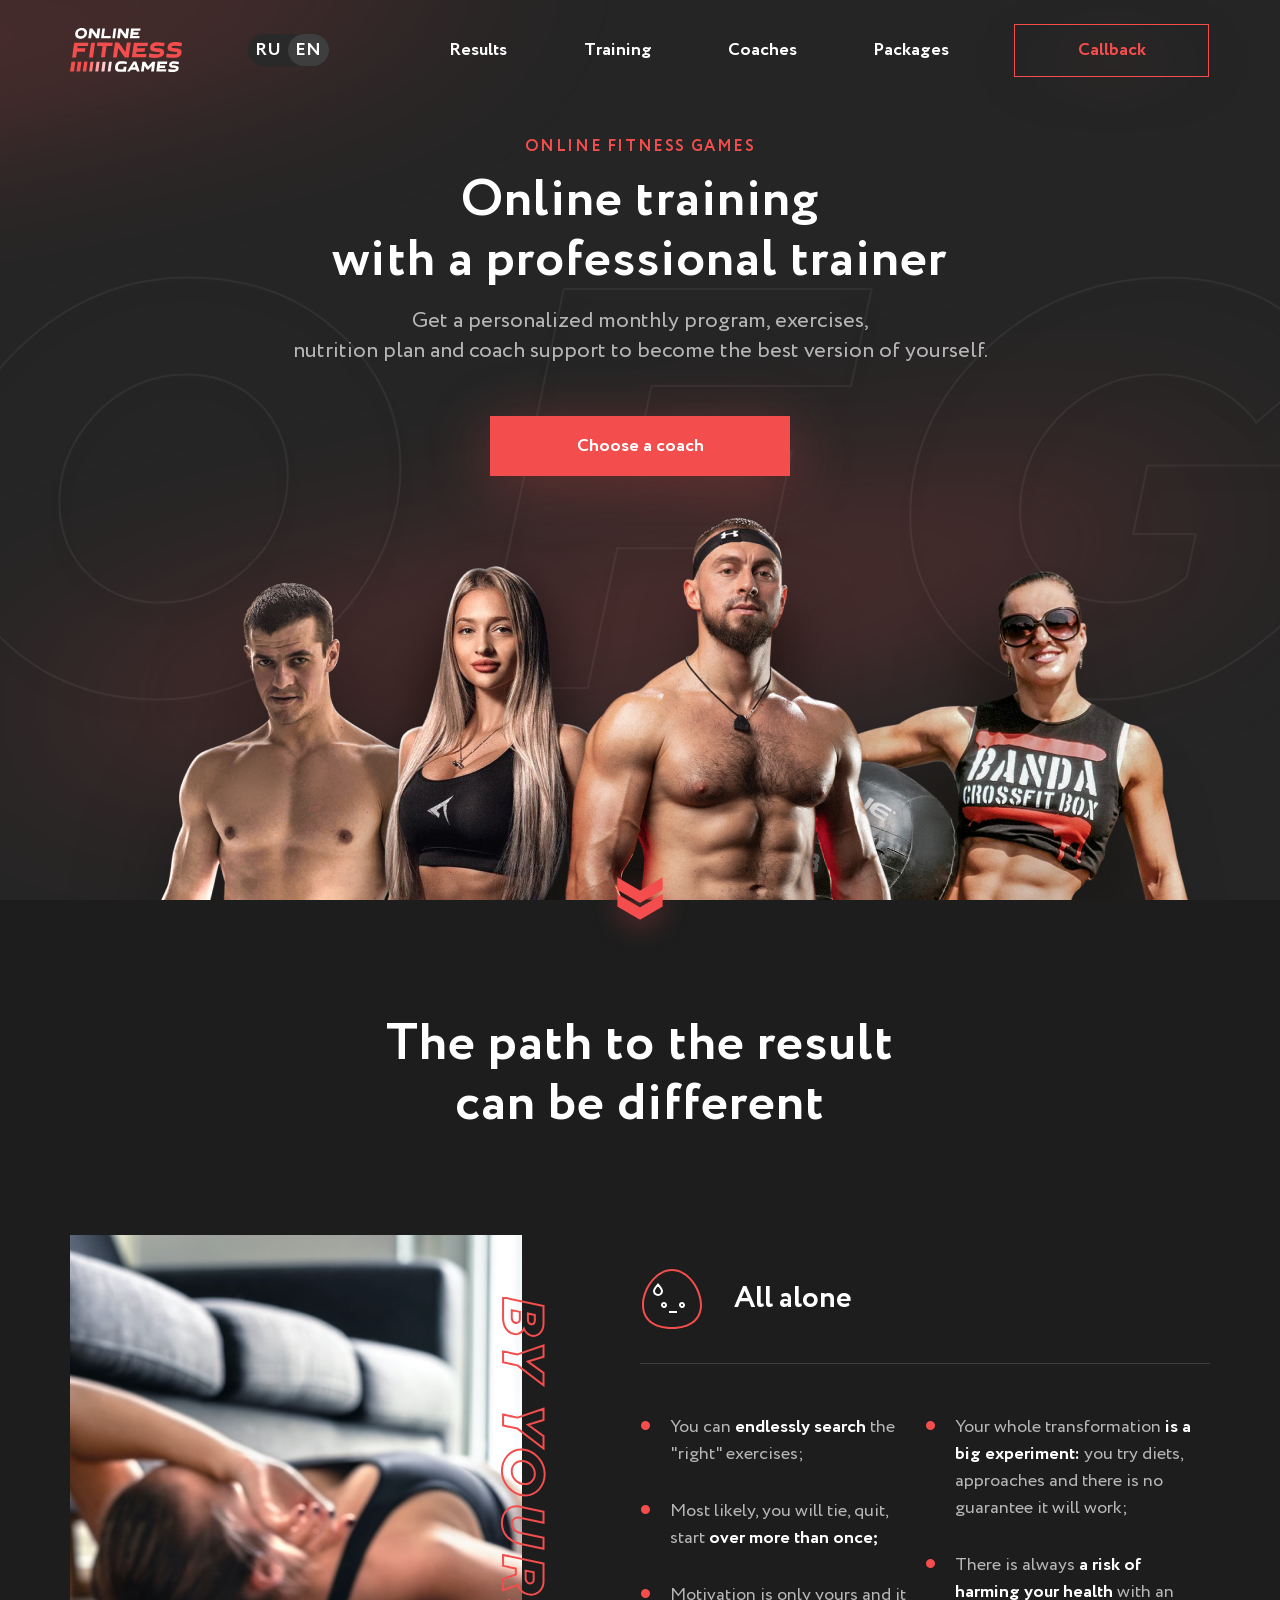
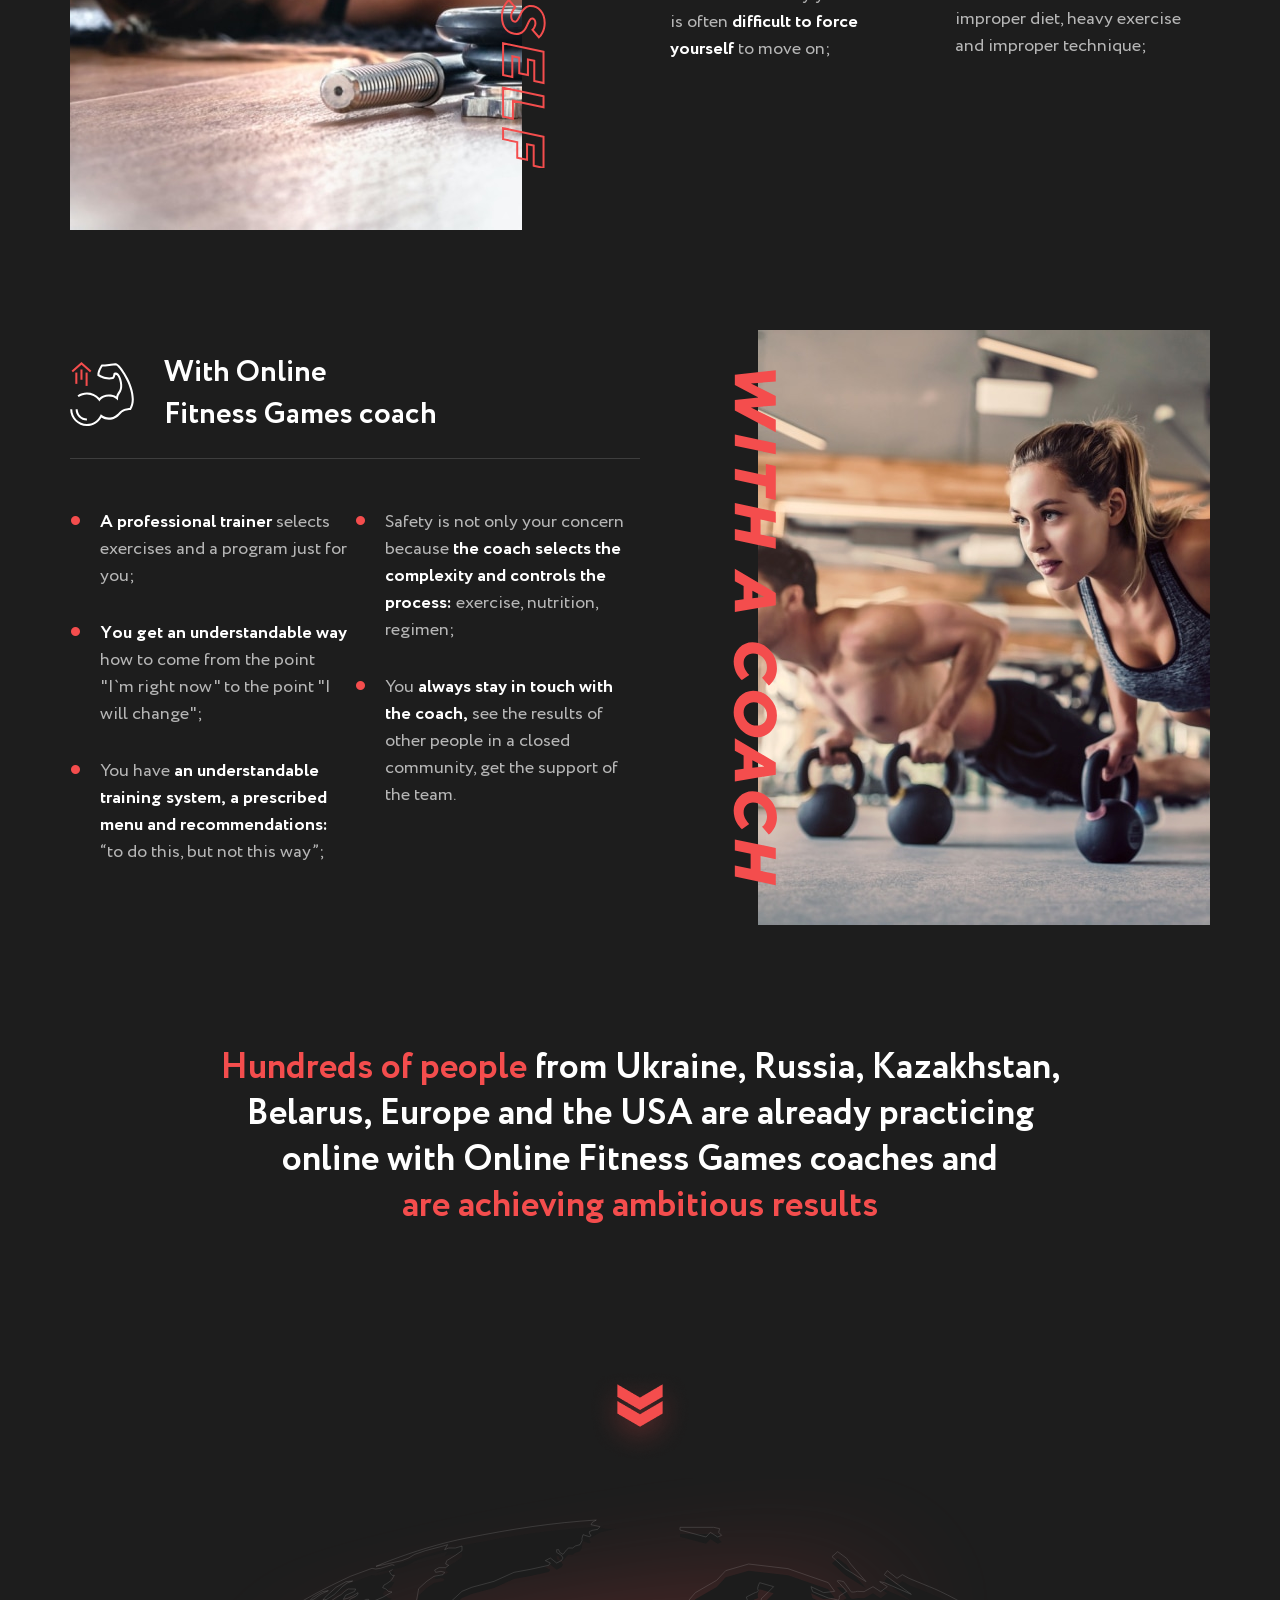
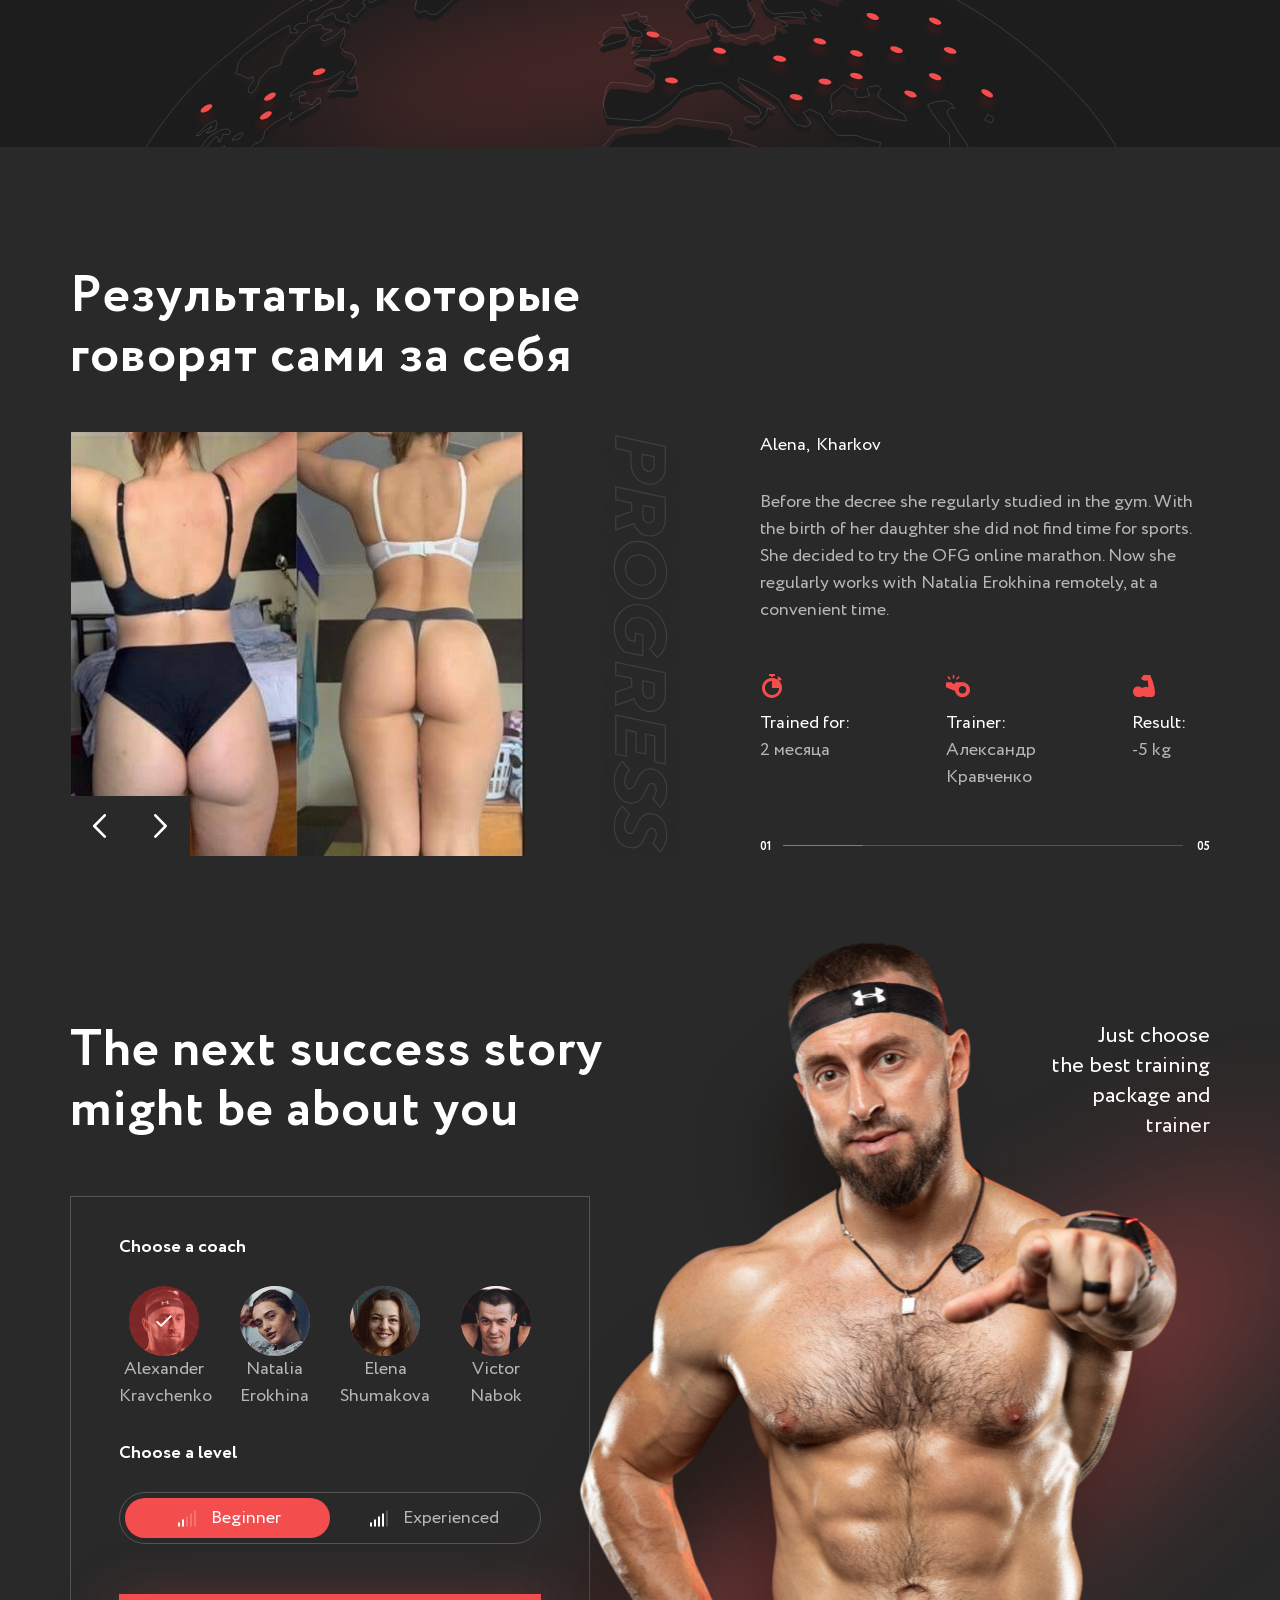
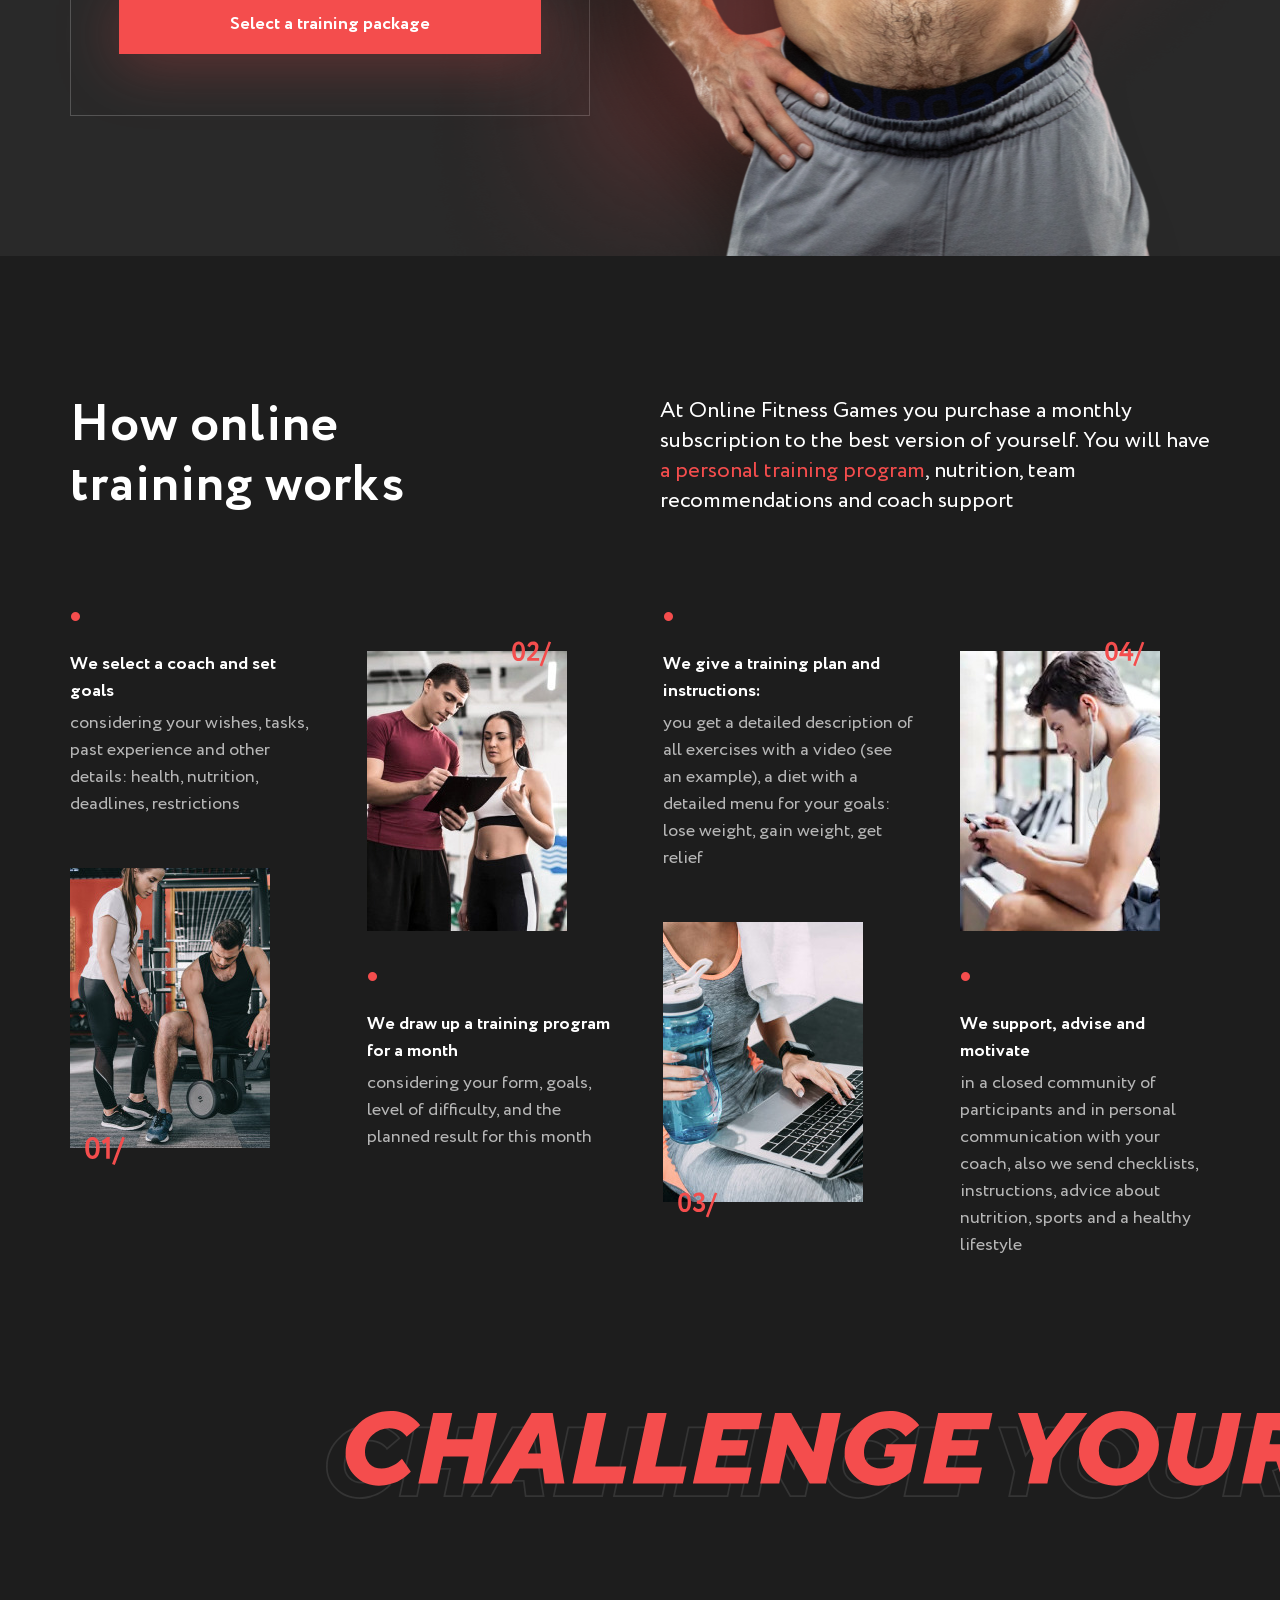
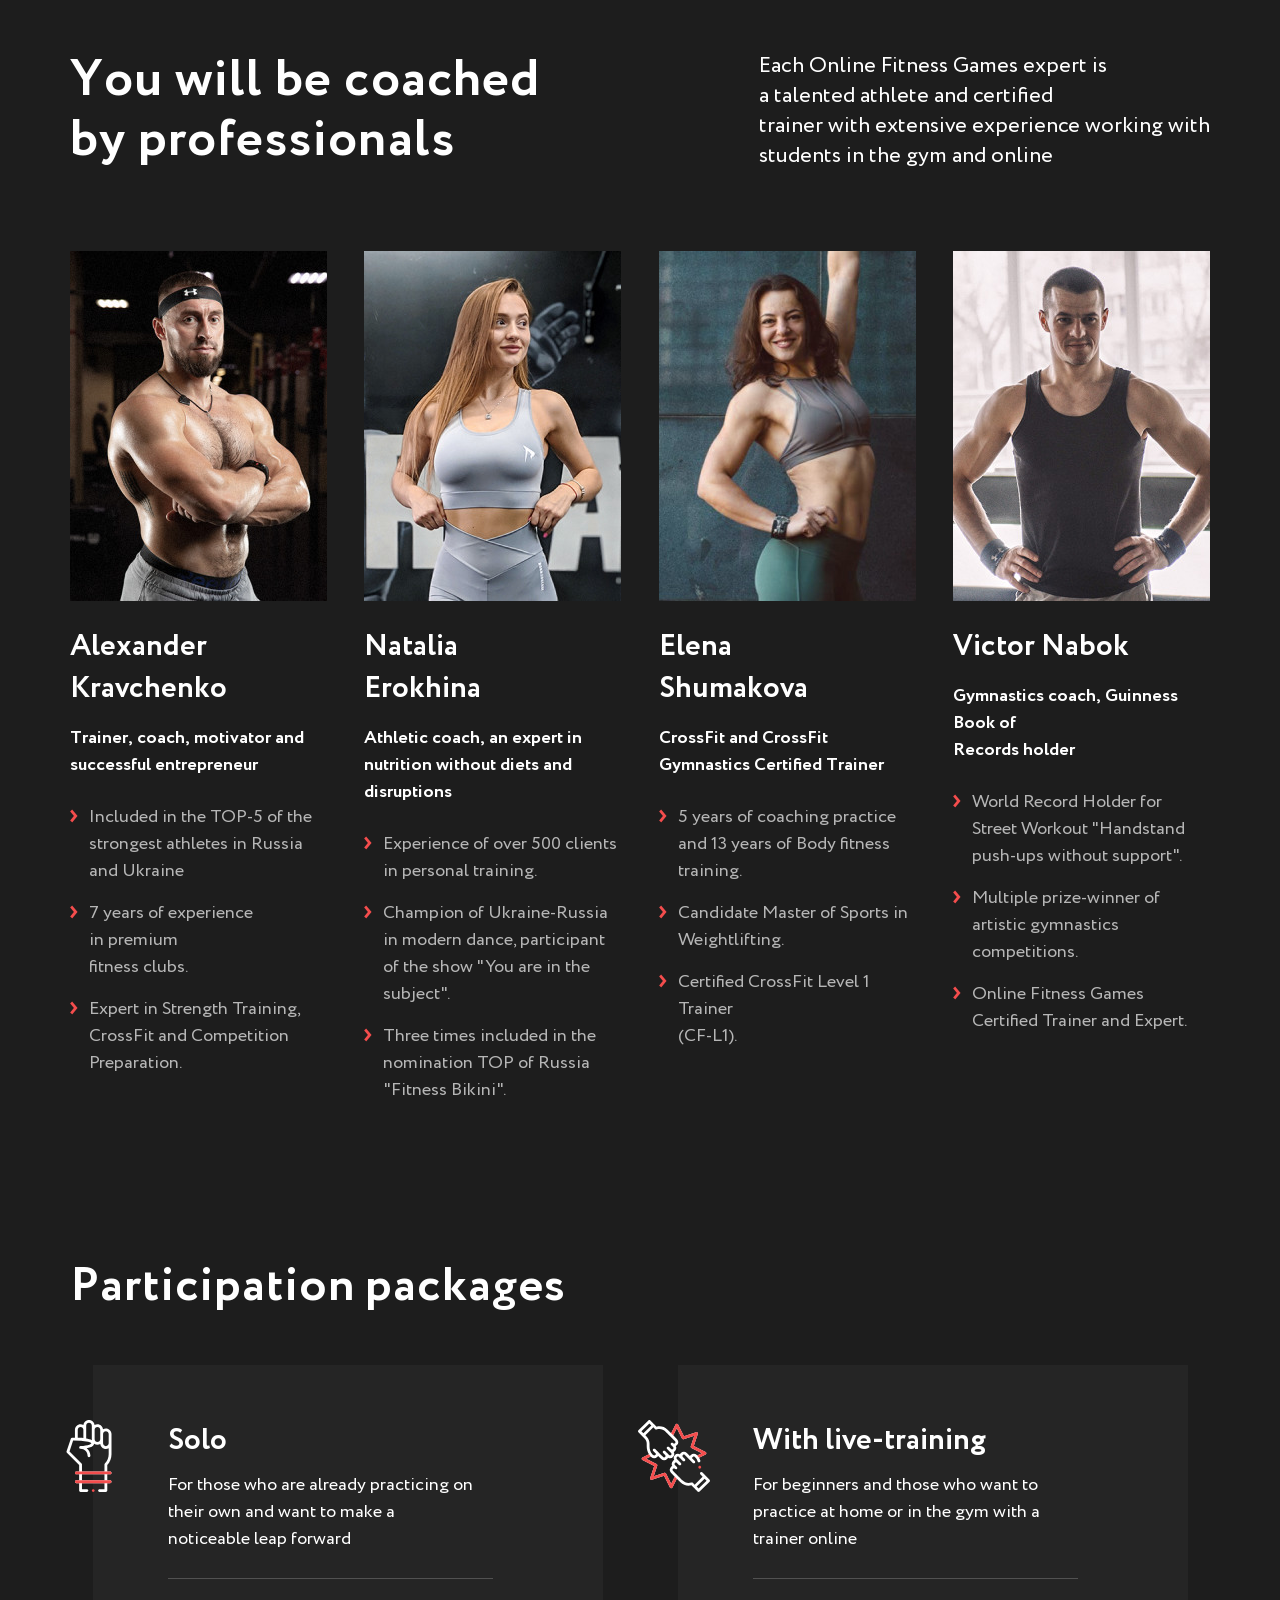
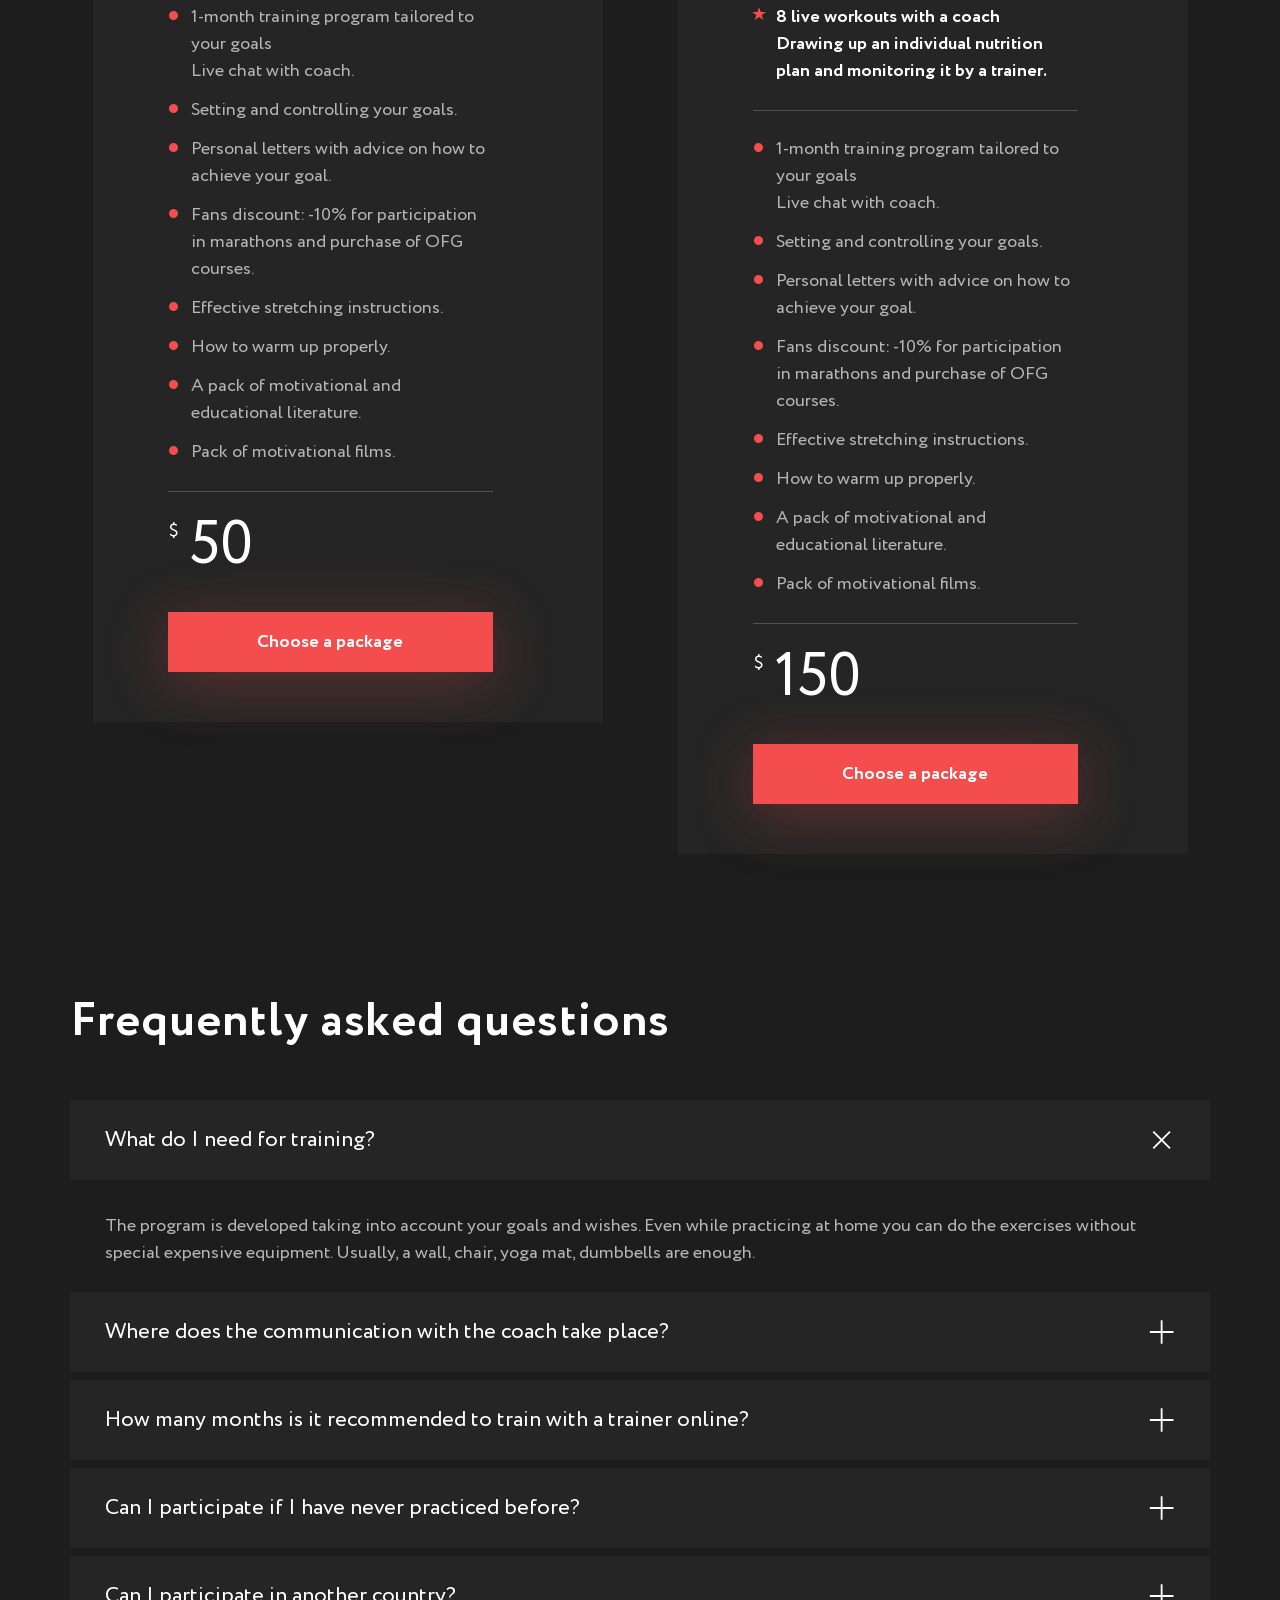
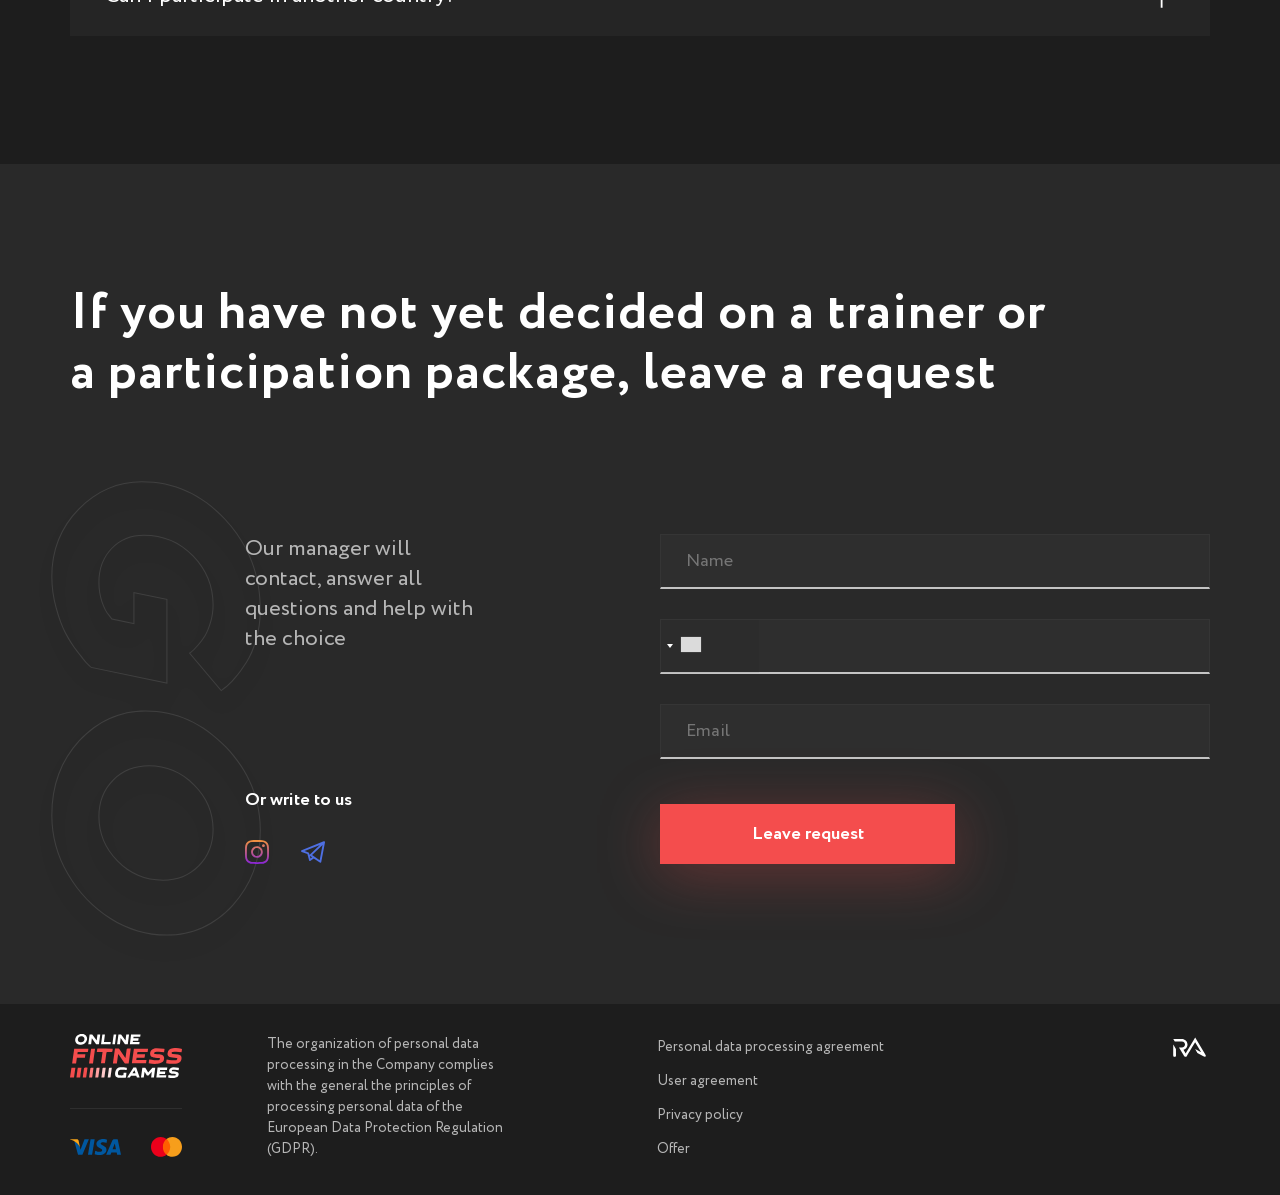
==== en/index.html @ 5b421572 "first commit" ====
<!DOCTYPE html>
<html lang="en">
<head>
	<meta charset="UTF-8">
	<meta name="viewport" content="width=device-width, initial-scale=1.0">
	<link rel="stylesheet" href="https://stackpath.bootstrapcdn.com/bootstrap/4.5.2/css/bootstrap.min.css" integrity="sha384-JcKb8q3iqJ61gNV9KGb8thSsNjpSL0n8PARn9HuZOnIxN0hoP+VmmDGMN5t9UJ0Z" crossorigin="anonymous">
	<link rel="stylesheet" href="../css/intlTelInput.css">
	<link rel="stylesheet" type="text/css" href="../css/style.css">
	<link rel="stylesheet" type="text/css" href="../css/slick.css">
	<title>Онлайн-тренировки по фитнесу и питанию от Online Fitness Games</title>
</head>
<body>
	<header>
		<div class="container">
			<div class="smooth">
				<a href="body" class="smooth">
					<img src="../media/logo.svg" alt="logo" class="adaptiveHide">
				</a>
			</div>
			<a href="../index.html" class="lang adaptiveHide en"><span>RU</span><span>EN</span></a>
			<div class="smooth adaptiveHide">
				<ul>
					<li><a href="#third_screen">Results</a></li>
					<li><a href="#fourth_screen">Training</a></li>
					<li><a href="#fifth_screen">Coaches</a></li>
					<li><a href="#sixth_screen">Packages</a></li>
				</ul>
				<button class="md-trigger" data-modal="modal-12">Callback</button>
			</div>
			<div class="menuBar_wrapper" data-modal="modal-12">
				<div class="menuBar"></div>
			</div>
		</div>
	</header>
	<section id="first_screen" class="smooth">
		<div class="container">
			<div class="content">
				<p>Online Fitness Games</p>
				<h2>Online training <br>with a professional trainer</h2>
				<p class="p1">Get a personalized monthly program, exercises, <br>nutrition plan and coach support to become the best version of yourself.</p>
				<a href="#sixth_screen">Choose a coach</a>
			</div>
			<div class="first_background">
				<img src="../media/background_elements/first_background.svg" alt="first_background">
				<img src="../media/background_elements/first_background_adaptive.svg" alt="first_background_adaptive">
				<img src="../media/background_elements/first_background_mobile.svg" alt="first_background_mobile">
				<img src="../media/background_elements/OFG.svg" alt="OFG">
				<img src="../media/background_elements/trainers.png" alt="trainers">
				<img src="../media/background_elements/trainers_adaptive.png" alt="trainers_adaptive">
			</div>
		</div>
		<a href="#second_screen">
			<img src="../media/icons/scroll_arrow.png" alt="scroll_arrow">
		</a>
	</section>
	<section id="second_screen" class="smooth">
		<div class="container">
			<div class="second_background">
				<img src="../media/background_elements/second_background.svg" alt="second_background">
				<img src="../media/background_elements/second_background_adaptive.svg" alt="second_background_adaptive">
			</div>
			<h2>The path to the result <br>can be different</h2>
			<div class="content">
				<div class="col-1-2">
					<img src="../media/independently_adaptive.jpeg" alt="independently_adaptive">
					<img src="../media/independently.jpg" alt="independently">
					<img src="../media/by_yourself.svg" alt="by_yourself">
				</div>
				<div class="col-1-2">
					<div class="headline">
						<img src="../media/icons/smile.svg" alt="smile">
						<h3>All alone</h3>
					</div>
					<div class="sliderAdaptive">
						<div class="slide">
							<p class="p2">You can <span>endlessly search</span> the "right" exercises;</p>
							<p class="p2">Most likely, you will tie, quit, start <span>over more than once;</span></p>
							<p class="p2">Motivation is only yours and it is often <span>difficult to force yourself</span> to move on;</p>
						</div>
						<div class="slide">
							<p class="p2">Your whole transformation <span>is a big experiment:</span> you try diets, approaches and there is no guarantee it will work;</p>
							<p class="p2">There is always <span>a risk of harming your health</span> with an improper diet, heavy exercise and improper technique;</p>
						</div>
					</div>
					<div class="slider_adaptive">
						<div class="slide">
							<p class="p2">Your whole transformation <span>is a big experiment:</span> you try diets, approaches and there is no guarantee it will work;</p>
							<p class="p2">There is always <span>a risk of harming your health</span> with an improper diet, heavy exercise and improper technique;</p>
						</div>
						<div class="slide">
							<p class="p2">You can <span>endlessly search</span> the "right" exercises;</p>
							<p class="p2">Most likely, you will tie, quit, start <span>over more than once;</span></p>
							<p class="p2">Motivation is only yours and it is often <span>difficult to force yourself</span> to move on;</p>
						</div>
					</div>
				</div>
			</div>
			<div class="content">
				<div class="col-1-2">
					<div class="headline">
						<img src="../media/icons/muscle.svg" alt="biceps">
						<h3>With Online <br>Fitness Games coach</h3>
					</div>
					<div class="sliderAdaptive">
						<div class="slide">
							<p class="p2"><span>A professional trainer</span> selects exercises and a program just for you;</p>
							<p class="p2"><span>You get an understandable way</span> how to come from the point "I`m right now" to the point "I will change";</p>
							<p class="p2">You have <span>an understandable training system, a prescribed menu and recommendations:</span> “to do this, but not this way”;</p>
						</div>
						<div class="slide">
							<p class="p2">Safety is not only your concern because <span>the coach selects the complexity and controls the process:</span> exercise, nutrition, regimen;</p>
							<p class="p2">You <span>always stay in touch with the coach,</span> see the results of other people in a closed community, get the support of the team.</p>
						</div>
					</div>
					<div class="slider_adaptive">
						<div class="slide">
							<p class="p2"><span>A professional trainer</span> selects exercises and a program just for you;</p>
							<p class="p2"><span>You get an understandable way</span> how to come from the point "I`m right now" to the point "I will change";</p>
							<p class="p2">You have <span>an understandable training system, a prescribed menu and recommendations:</span> “to do this, but not this way”;</p>
						</div>
						<div class="slide">
							<p class="p2">Safety is not only your concern because <span>the coach selects the complexity and controls the process:</span> exercise, nutrition, regimen;</p>
							<p class="p2">You <span>always stay in touch with the coach,</span> see the results of other people in a closed community, get the support of the team.</p>
						</div>
					</div>
				</div>
				<div class="col-1-2">
					<img src="../media/teamwise_adaptive.jpeg" alt="teamwise_adaptive">
					<img src="../media/teamwise.jpg" alt="teamwise">
					<img src="../media/with_coach.svg" alt="with_coach">
				</div>
			</div>
		</div>
		<p><span>Hundreds of people</span> from Ukraine, Russia, <br class="adaptive">Kazakhstan, <br>Belarus, Europe and the USA <br class="adaptive">are already practicing <br>online with Online Fitness Games <br class="adaptive">coaches and <br><span>are achieving <br class="adaptive">ambitious results</span></span></p>
		<a href="#third_screen">
			<img src="../media/icons/scroll_arrow.png" alt="scroll_arrow">
		</a>
	</section>

	<section id="third_screen">
		<div class="container">
			<img src="../media/progress.svg" alt="progress">
			<h2>Результаты, которые <br>говорят сами за себя</h2>
			<div class="slider-arrow"></div>
			<div class="count">
				<p>0<span id="cp">1</span></p>
				<p>05</p>
			</div>
			<div class="slider">
				<div class="slide">
					<div class="col-1-2">
						<div class="slide_image">
							<img src="../media/slider/slide1.jpg" alt="slide1">
						</div>
					</div>
					<div class="col-1-2">
						<div class="info">
							<div>
								<p class="p2">Alena, Kharkov</p>
								<p>
									Before the decree she regularly studied in the gym. With the birth of her daughter she did not find time for sports. She decided to try the OFG online marathon. Now she regularly works with Natalia Erokhina remotely, at a convenient time.
								</p>
							</div>
						</div>
						<div class="items">
							<div class="item">
								<img src="../media/icons/clock.svg" alt="clock">
								<p class="p2">Trained for: <br><span>2 месяца</span></p>
							</div>
							<div class="item adaptive">
								<img src="../media/icons/whistle.svg" alt="whistle">
								<p class="p2">Trainer: <br><span>Александр <br>Кравченко</span></p>
							</div>
							<div class="item">
								<img src="../media/icons/biceps.svg" alt="biceps">
								<p class="p2">Result: <br><span>-5 kg</span></p>
							</div>
						</div>
					</div>
				</div>
				<div class="slide">
					<div class="col-1-2">
						<div class="slide_image">
							<img src="../media/slider/slide2.jpg" alt="slide2">
						</div>
					</div>
					<div class="col-1-2">
						<div class="info">
							<div>
								<p class="p2">Dmitry, Moscow</p>
								<p>
									He worked in a fitness center for six months, but there was no result: he wanted to gain muscle mass and become more prominent. He got off the ground in the marathon and began to train online with an OFG trainer.
								</p>
							</div>
						</div>
						<div class="items">
							<div class="item">
								<img src="../media/icons/clock.svg" alt="clock">
								<p class="p2">Trained for: <br><span>2 месяца</span></p>
							</div>
							<div class="item adaptive">
								<img src="../media/icons/whistle.svg" alt="whistle">
								<p class="p2">Trainer: <br><span>Александр <br>Кравченко</span></p>
							</div>
							<div class="item">
								<img src="../media/icons/biceps.svg" alt="biceps">
								<p class="p2">Result: <br><span>-5 kg</span></p>
							</div>
						</div>
					</div>
				</div>
				<div class="slide">
					<div class="col-1-2">
						<div class="slide_image">
							<img src="../media/slider/slide3.jpg" alt="slide3">
						</div>
					</div>
					<div class="col-1-2">
						<div class="info">
							<div>
								<p class="p2">Tatiana, Izhevsk</p>
								<p>
									She took part in an online marathon for the first time and became our record holder. Didn't miss a workout, asked for more and said that she completely changed her lifestyle after OFG.
								</p>
							</div>
						</div>
						<div class="items">
							<div class="item">
								<img src="../media/icons/clock.svg" alt="clock">
								<p class="p2">Trained for: <br><span>2 месяца</span></p>
							</div>
							<div class="item adaptive">
								<img src="../media/icons/whistle.svg" alt="whistle">
								<p class="p2">Trainer: <br><span>Александр <br>Кравченко</span></p>
							</div>
							<div class="item">
								<img src="../media/icons/biceps.svg" alt="biceps">
								<p class="p2">Result: <br><span>-5 kg</span></p>
							</div>
						</div>
					</div>
				</div>
				<div class="slide">
					<div class="col-1-2">
						<div class="slide_image">
							<img src="../media/slider/slide4.jpg" alt="slide4">
						</div>
					</div>
					<div class="col-1-2">
						<div class="info">
							<div>
								<p class="p2">Vladimir, Saint Petersburg</p>
								<p>
									One of the winners passed the marathon who surprised everyone including the coaches with its results and transformation.
								</p>
							</div>
						</div>
						<div class="items">
							<div class="item">
								<img src="../media/icons/clock.svg" alt="clock">
								<p class="p2">Trained for: <br><span>2 месяца</span></p>
							</div>
							<div class="item adaptive">
								<img src="../media/icons/whistle.svg" alt="whistle">
								<p class="p2">Trainer: <br><span>Александр <br>Кравченко</span></p>
							</div>
							<div class="item">
								<img src="../media/icons/biceps.svg" alt="biceps">
								<p class="p2">Result: <br><span>-5 kg</span></p>
							</div>
						</div>
					</div>
				</div>
				<div class="slide">
					<div class="col-1-2">
						<div class="slide_image">
							<img src="../media/slider/slide5.jpg" alt="slide5">
						</div>
					</div>
					<div class="col-1-2">
						<div class="info">
							<div>
								<p class="p2">Marina, Kiev</p>
								<p>
									She used to do sport only at school. She completed all tasks of the trainers and continues to study with the trainer personally.
								</p>
							</div>
						</div>
						<div class="items">
							<div class="item">
								<img src="../media/icons/clock.svg" alt="clock">
								<p class="p2">Trained for: <br><span>2 месяца</span></p>
							</div>
							<div class="item adaptive">
								<img src="../media/icons/whistle.svg" alt="whistle">
								<p class="p2">Trainer: <br><span>Александр <br>Кравченко</span></p>
							</div>
							<div class="item">
								<img src="../media/icons/biceps.svg" alt="biceps">
								<p class="p2">Result: <br><span>-5 kg</span></p>
							</div>
						</div>
					</div>
				</div>
			</div>
		</div>
	</section>
	<section id="third_screen_p2">
		<div class="container">
			<div class="headline">
				<h2>The next success story <br><span>might be about you</span></h2>
				<p class="p1">Just choose <br>the best training <br>package and <br>trainer</p>
			</div>
			<div class="choice smooth">
				<h4>Choose a coach</h4>
				<div class="coaches">
					<input type="radio" id="coach_1" name="coach" value="coach_1" class="serviceInput" checked>
					<label class="coach" for="coach_1">
						<div>
							<img src="../media/coach_1.png" alt="coach_1">
							<img src="../media/icons/checkmark.svg" alt="checkmark">
						</div>
						<p class="p2">Alexander <br>Kravchenko</p>
					</label>
					<input type="radio" id="coach_2" name="coach" value="coach_2" class="serviceInput">
					<label class="coach" for="coach_2">
						<div>
							<img src="../media/coach_2.png" alt="coach_2">
							<img src="../media/icons/checkmark.svg" alt="checkmark">
						</div>
						<p class="p2">Natalia <br>Erokhina</p>
					</label>
					<input type="radio" id="coach_3" name="coach" value="coach_3" class="serviceInput">
					<label class="coach" for="coach_3">
						<div>
							<img src="../media/coach_3.png" alt="coach_3">
							<img src="../media/icons/checkmark.svg" alt="checkmark">
						</div>
						<p class="p2">Elena <br>Shumakova</p>
					</label>
					<input type="radio" id="coach_4" name="coach" value="coach_4" class="serviceInput">
					<label class="coach" for="coach_4">
						<div>
							<img src="../media/coach_4.png" alt="coach_4">
							<img src="../media/icons/checkmark.svg" alt="checkmark">
						</div>
						<p class="p2">Victor <br>Nabok</p>
					</label>
				</div>
				<h4>Choose a level</h4>
				<div class="level">
					<input type="radio" id="beginner" name="level" value="beginner" class="serviceInput" checked>
					<label for="beginner">
						<svg width="24" height="25" viewBox="0 0 24 25" fill="none" xmlns="http://www.w3.org/2000/svg">
							<rect x="3" y="16.5" width="2" height="4" fill="white"/>
							<path d="M7 13.5H9V20.5H7V13.5Z" fill="white"/>
							<rect opacity="0.2" x="11" y="10.5" width="2" height="10" fill="white"/>
							<rect opacity="0.2" x="15" y="7.5" width="2" height="13" fill="white"/>
							<rect opacity="0.2" x="19" y="4.5" width="2" height="16" fill="white"/>
						</svg>
						<p class="p2">Beginner</p>
					</label>
					<input type="radio" id="expert" name="level" value="expert" class="serviceInput">
					<label for="expert">
						<svg width="24" height="25" viewBox="0 0 24 25" fill="none" xmlns="http://www.w3.org/2000/svg">
							<rect x="3" y="16.5" width="2" height="4" fill="white"/>
							<path d="M7 13.5H9V20.5H7V13.5Z" fill="white"/>
							<rect x="11" y="10.5" width="2" height="10" fill="white"/>
							<rect x="15" y="7.5" width="2" height="13" fill="white"/>
							<rect opacity="0.2" x="19" y="4.5" width="2" height="16" fill="white"/>
						</svg>
						<p class="p2">Experienced</p>
					</label>
				</div>
				<a href="#sixth_screen">Select a training package</a>
			</div>
			<div class="third_background">
				<img src="../media/man.png" alt="man">
				<img src="../media/man_adaptive.png" alt="man_adaptive">
			</div>
		</div>
	</section>
	<section id="fourth_screen">
		<div class="container">
			<div class="headline">
				<h2>How online <br>training works</h2>
				<p class="p1">At Online Fitness Games you purchase a monthly <br>subscription to the best version of yourself. You will have <br><span>a personal training program</span>, nutrition, team <br>recommendations and coach support</p>
			</div>
			<div class="fourth_items">
				<div class="item">
					<p class="p2">
						<span>We select a coach and set goals <br></span>considering your wishes, tasks, past experience and other details: health, nutrition, deadlines, restrictions
					</p>
					<div class="item_photo">
						<img src="../media/fourth_slider/photo_1.jpeg" alt="photo_1">
						<img src="../media/fourth_slider/01.svg" alt="01">
					</div>
				</div>
				<div class="item reverse">
					<div class="item_photo">
						<img src="../media/fourth_slider/photo_2.jpeg" alt="photo_2">
						<img src="../media/fourth_slider/02.svg" alt="02">
					</div>
					<p class="p2">
						<span>We draw up a training program for a month <br></span>considering your form, goals, level of difficulty, and the planned result for this month
					</p>
				</div>
				<div class="item">
					<p class="p2">
						<span>We give a training plan and instructions: <br></span> you get a detailed description of all exercises with a video (see an example), a diet with a detailed menu for your goals: lose weight, gain weight, get relief
					</p>
					<div class="item_photo">
						<img src="../media/fourth_slider/photo_3.jpeg" alt="photo_3">
						<img src="../media/fourth_slider/03.svg" alt="03">
					</div>
				</div>
				<div class="item reverse">
					<div class="item_photo">
						<img src="../media/fourth_slider/photo_4.jpeg" alt="photo_4">
						<img src="../media/fourth_slider/04.svg" alt="04">
					</div>
					<p class="p2">
						<span>We support, advise and motivate <br></span>in a closed community of participants and in personal communication with your coach, also we send checklists, instructions, advice about nutrition, sports and a healthy lifestyle
					</p>
				</div>
			</div>
			<div class="fourth_items fourth_slider">
				<div class="item">
					<div class="item_photo">
						<img src="../media/fourth_slider/photo_1.jpeg" alt="photo_1">
						<img src="../media/fourth_slider/01.svg" alt="01">
					</div>
					<p class="p2">
						<span>We select a coach and set goals <br></span>considering your wishes, tasks, past experience and other details: health, nutrition, deadlines, restrictions
					</p>
				</div>
				<div class="item">
					<div class="item_photo">
						<img src="../media/fourth_slider/photo_2.jpeg" alt="photo_2">
						<img src="../media/fourth_slider/02.svg" alt="02">
					</div>
					<p class="p2">
						<span>We draw up a training program for a month <br></span>considering your form, goals, level of difficulty, and the planned result for this month
					</p>
				</div>
				<div class="item">
					<div class="item_photo">
						<img src="../media/fourth_slider/photo_3.jpeg" alt="photo_3">
						<img src="../media/fourth_slider/03.svg" alt="03">
					</div>
					<p class="p2">
						<span>We give a training plan and instructions: <br></span> you get a detailed description of all exercises with a video (see an example), a diet with a detailed menu for your goals: lose weight, gain weight, get relief
					</p>
				</div>
				<div class="item">
					<div class="item_photo">
						<img src="../media/fourth_slider/photo_4.jpeg" alt="photo_4">
						<img src="../media/fourth_slider/04.svg" alt="04">
					</div>
					<p class="p2">
						<span>We support, advise and motivate <br></span>in a closed community of participants and in personal communication with your coach, also we send checklists, instructions, advice about nutrition, sports and a healthy lifestyle
					</p>
				</div>
			</div>
		</div>
	</section>
	<section id="ticker">
		<img src="../media/challenge_yourself.svg" alt="ticker" class="ticker">
		<img src="../media/challenge_yourself.svg" alt="ticker_mobile" class="ticker_mobile">
	</section>
	<section id="fifth_screen">
		<div class="container">
			<div class="headline">
				<h2>You will be coached <br>by professionals</h2>
				<p class="p1">Each Online Fitness Games expert is<br>a talented athlete and certified <br> trainer with extensive experience working with <br>students in the gym and online</p>
			</div>
			<div class="fifth_items">
				<div class="item">
					<img src="../media/fifth_slider/photo_1.jpeg" alt="photo_1">
					<h3>Alexander Kravchenko</h3>
					<h4>Trainer, coach, motivator and successful entrepreneur</h4>
					<p class="p2">Included in the TOP-5 of the strongest athletes in Russia and Ukraine</p>
					<p class="p2">7 years of experience <br>in premium <br>fitness clubs.</p>
					<p class="p2">Expert in Strength Training, CrossFit and Competition <br>Preparation.</p>
				</div>
				<div class="item">
					<img src="../media/fifth_slider/photo_2.jpeg" alt="photo_2">
					<h3>Natalia Erokhina</h3>
					<h4>Athletic coach, an expert in nutrition without diets and disruptions</h4>
					<p class="p2">Experience of over 500 clients in personal training.</p>
					<p class="p2">Champion of Ukraine-Russia in modern dance, participant of the show "You are in the subject".</p>
					<p class="p2">Three times included in the nomination TOP of Russia "Fitness Bikini".</p>
				</div>
				<div class="item adaptive">
					<img src="../media/fifth_slider/photo_3.jpeg" alt="photo_3">
					<h3>Elena Shumakova</h3>
					<h4>CrossFit and CrossFit Gymnastics Certified Trainer</h4>
					<p class="p2">5 years of coaching practice and 13 years of Body fitness training.</p>
					<p class="p2">Candidate Master of Sports in Weightlifting.</p>
					<p class="p2">Certified CrossFit Level 1 Trainer <br>(СF-L1).</p>
				</div>
				<div class="item adaptive">
					<img src="../media/fifth_slider/photo_4.jpeg" alt="photo_4">
					<h3>Victor Nabok</h3>
					<h4>Gymnastics coach, Guinness Book of <br>Records holder</h4>
					<p class="p2">World Record Holder for Street Workout "Handstand push-ups without support".</p>
					<p class="p2">Multiple prize-winner of artistic gymnastics competitions.</p>
					<p class="p2">Online Fitness Games Certified Trainer and Expert.</p>
				</div>
			</div>
			<div class="fifth_items fifth_slider">
				<div class="item">
					<img src="../media/fifth_slider/photo_1.jpeg" alt="photo_1">
					<h3>Alexander Kravchenko</h3>
					<h4>Trainer, coach, motivator and successful entrepreneur</h4>
					<p class="p2">Included in the TOP-5 of the strongest athletes in Russia and Ukraine</p>
					<p class="p2">7 years of experience <br>in premium <br>fitness clubs.</p>
					<p class="p2">Expert in Strength Training, CrossFit and Competition <br>Preparation.</p>
				</div>
				<div class="item">
					<img src="../media/fifth_slider/photo_2.jpeg" alt="photo_2">
					<h3>Natalia Erokhina</h3>
					<h4>Athletic coach, an expert in nutrition without diets and disruptions</h4>
					<p class="p2">Experience of over 500 clients in personal training.</p>
					<p class="p2">Champion of Ukraine-Russia in modern dance, participant of the show "You are in the subject".</p>
					<p class="p2">Three times included in the nomination TOP of Russia "Fitness Bikini".</p>
				</div>
				<div class="item">
					<img src="../media/fifth_slider/photo_3.jpeg" alt="photo_3">
					<h3>Elena Shumakova</h3>
					<h4>CrossFit and CrossFit Gymnastics Certified Trainer</h4>
					<p class="p2">5 years of coaching practice and 13 years of Body fitness training.</p>
					<p class="p2">Candidate Master of Sports in Weightlifting.</p>
					<p class="p2">Certified CrossFit Level 1 Trainer <br>(СF-L1).</p>
				</div>
				<div class="item">
					<img src="../media/fifth_slider/photo_4.jpeg" alt="photo_4">
					<h3>Victor Nabok</h3>
					<h4>Gymnastics coach, Guinness Book of <br>Records holder</h4>
					<p class="p2">World Record Holder for Street Workout "Handstand push-ups without support".</p>
					<p class="p2">Multiple prize-winner of artistic gymnastics competitions.</p>
					<p class="p2">Online Fitness Games Certified Trainer and Expert.</p>
				</div>
			</div>
		</div>
	</section>
	<section id="sixth_screen">
		<div class="container">
			<h2>Participation packages</h2>
			<div class="packet">
				<div class="headline">
					<h3>Solo</h3>
					<p class="p2">For those who are already practicing on their own and want to make a noticeable leap forward</p>
				</div>
				<div class="content">
					<p class="p2">1-month training program tailored to your goals
						<br>Live chat with coach.
					</p>
					<p class="p2">Setting and controlling your goals.</p>
					<p class="p2">Personal letters with advice on how to achieve your goal.</p>
					<p class="p2">Fans discount: -10% for participation in marathons and purchase of OFG courses.</p>
					<p class="p2">Effective stretching instructions.</p>
					<p class="p2">How to warm up properly.</p>
					<p class="p2">A pack of motivational and educational literature.</p>
					<p class="p2">Pack of motivational films.</p>
				</div>
				<div class="bottom_line">
					<p><span>$</span>50</p>
					<button class="packet-trigger" data-modal="modal-12">Choose a package</button>
				</div>
				<img src="../media/icons/fist.svg" alt="fist">
			</div>
			<div class="packet">
				<div class="headline">
					<h3>With live-training</h3>
					<p class="p2">For beginners and those who want to practice at home or in the gym with a trainer online </p>
				</div>
				<div class="content">
					<h4>8 live workouts with a coach
						<br>Drawing up an individual nutrition plan and monitoring it by a trainer.
					</h4>
					<p class="p2">1-month training program tailored to your goals
						<br>Live chat with coach.
					</p>
					<p class="p2">Setting and controlling your goals.</p>
					<p class="p2">Personal letters with advice on how to achieve your goal.</p>
					<p class="p2">Fans discount: -10% for participation in marathons and purchase of OFG courses.</p>
					<p class="p2">Effective stretching instructions.</p>
					<p class="p2">How to warm up properly.</p>
					<p class="p2">A pack of motivational and educational literature.</p>
					<p class="p2">Pack of motivational films.</p>
				</div>
				<div class="bottom_line">
					<p><span>$</span>150</p>
					<button class="packet-trigger" data-modal="modal-12">Choose a package</button>
				</div>
				<img src="../media/icons/fists.svg" alt="fists">
			</div>
		</div>
	</section>
	<section id="seventh_screen">
		<div class="container">
			<h2>Frequently asked questions</h2>
			<div class="questions">
				<input type="checkbox" name="inset" id="first_question" class="serviceInput" checked>
				<label for="first_question">
					<p class="p1">What do I need for training?</p>
					<svg width="30" height="30" viewBox="0 0 30 30" fill="none" xmlns="http://www.w3.org/2000/svg">
						<g>
						<path d="M23.4854 5.10078L24.8996 6.51499L6.51483 24.8998L5.10061 23.4856L23.4854 5.10078Z" fill="white"/>
						<path d="M24.8996 23.4852L23.4854 24.8995L5.10059 6.51468L6.5148 5.10046L24.8996 23.4852Z" fill="white"/>
						</g>
					</svg>
				</label>
				<div class="first_question">
					<p>The program is developed taking into account your goals and wishes. Even while practicing at home you can do the exercises without special expensive equipment. Usually, a wall, chair, yoga mat, dumbbells are enough.</p>
				</div>
				<input type="checkbox" name="inset" id="second_question" class="serviceInput">
				<label for="second_question">
					<p class="p1">Where does the communication with the coach take place?</p>
					<svg width="30" height="30" viewBox="0 0 30 30" fill="none" xmlns="http://www.w3.org/2000/svg">
						<g>
						<path d="M23.4854 5.10078L24.8996 6.51499L6.51483 24.8998L5.10061 23.4856L23.4854 5.10078Z" fill="white"/>
						<path d="M24.8996 23.4852L23.4854 24.8995L5.10059 6.51468L6.5148 5.10046L24.8996 23.4852Z" fill="white"/>
						</g>
					</svg>
				</label>
				<div class="second_question">
					<p>Mostly the coach communicates with you in the messenger: Telegram, WhatsApp, Viber.</p>
				</div>
				<input type="checkbox" name="inset" id="third_question" class="serviceInput">
				<label for="third_question">
					<p class="p1">How many months is it recommended to train with a trainer online?</p>
					<svg width="30" height="30" viewBox="0 0 30 30" fill="none" xmlns="http://www.w3.org/2000/svg">
						<g>
						<path d="M23.4854 5.10078L24.8996 6.51499L6.51483 24.8998L5.10061 23.4856L23.4854 5.10078Z" fill="white"/>
						<path d="M24.8996 23.4852L23.4854 24.8995L5.10059 6.51468L6.5148 5.10046L24.8996 23.4852Z" fill="white"/>
						</g>
					</svg>
				</label>
				<div class="third_question">
					<p>There is no limitation or specific term. We recommend exercising regularly to achieve results. Depending on the goals this can take from 3 months. </p>
				</div>
				<input type="checkbox" name="inset" id="fourth_question" class="serviceInput">
				<label for="fourth_question">
					<p class="p1">Can I participate if I have never practiced before?</p>
					<svg width="30" height="30" viewBox="0 0 30 30" fill="none" xmlns="http://www.w3.org/2000/svg">
						<g>
						<path d="M23.4854 5.10078L24.8996 6.51499L6.51483 24.8998L5.10061 23.4856L23.4854 5.10078Z" fill="white"/>
						<path d="M24.8996 23.4852L23.4854 24.8995L5.10059 6.51468L6.5148 5.10046L24.8996 23.4852Z" fill="white"/>
						</g>
					</svg>
				</label>
				<div class="fourth_question">
					<p>Yes, online training is suitable for both experienced and beginners. All tasks and exercises are selected taking into account the results of personal training and for your goals.</p>
				</div>
				<input type="checkbox" name="inset" id="fifth_question" class="serviceInput">
				<label for="fifth_question">
					<p class="p1">Can I participate in another country?</p>
					<svg width="30" height="30" viewBox="0 0 30 30" fill="none" xmlns="http://www.w3.org/2000/svg">
						<g>
						<path d="M23.4854 5.10078L24.8996 6.51499L6.51483 24.8998L5.10061 23.4856L23.4854 5.10078Z" fill="white"/>
						<path d="M24.8996 23.4852L23.4854 24.8995L5.10059 6.51468L6.5148 5.10046L24.8996 23.4852Z" fill="white"/>
						</g>
					</svg>
				</label>
				<div class="fifth_question">
					<p>Yes, we have participants from Ukraine, Russia, Belarus, Kazakhstan, Latvia, USA, Spain, Finland, Canada.</p>
				</div>
			</div>
		</div>
	</section>
	<section id="eigth_screen">
		<div class="container">
			<h2>If you have not yet decided on a trainer or a participation package, leave a request</h2>
			<div class="content">
				<div class="col-1-2">
					<p class="p1">Our manager will contact, answer all questions and help with the choice</p>
					<div class="social">
						<h4>Or write to us</h4>
						<a href="https://www.instagram.com/online_fitness_games_/" target="_blank">
							<img src="../media/icons/instagram.svg" alt="instagram">
						</a>
						<a href="https://t.me/onlinefitnessgames" target="_blank">
							<img src="../media/icons/telegram.svg" alt="telegram">
						</a>
					</div>
					<img src="../media/background_elements/eigth_background.svg" alt="eigth_background">
				</div>
				<form action="" method="" class="feedback_en1">
					<input type="text" name="name" placeholder="Name " required>
					<input type="tel" name="tel" required id="phone" onkeyup="this.value = this.value.replace(/[^\d]/g,'');">
					<input type="email" name="email" placeholder="Email" required>
					<button type="submit">Leave request</button>
				</form>
			</div>
		</div>
	</section>
	<footer>
		<div class="container">
			<div class="images">
				<img src="../media/logo.svg" alt="logo">
				<div class="payment">
					<img src="../media/icons/visa.svg" alt="visa">
					<img src="../media/icons/mc.svg" alt="mc">
				</div>
			</div>
			<div class="description">
				<p>The organization of personal data processing in the Company complies with the general
					the principles of processing personal data of the European Data Protection Regulation
					(GDPR).
				</p>
			</div>
			<ul>
				<li><button class="md-offer3 consent" data-modal="modal-12">Personal data processing agreement</button></li>
				<li><button class="md-offer3 agreement" data-modal="modal-12">User agreement</button></li>
				<li><button class="md-offer3 policy" data-modal="modal-12">Privacy policy</button></li>
				<li><button class="md-offer3 offer" data-modal="modal-12">Offer</button></li>
			</ul>
			<a href="https://rezart.agency/" target="_blank" class="rezart">
				<img src="../media/icons/rezart.svg" alt="rezart">
			</a>
		</div>
		<a href="https://rezart.agency/" target="_blank" class="rezart_adaptive">
			<img src="../media/icons/rezart.svg" alt="rezart">
		</a>
	</footer>

	<div class="md-modal md-effect-12">
		<div class="md-content">
			<h3>Leave request</h3>
			<p class="p2">our manager will contact you <br>and answer all questions</p>
			<form action="" class="feedback_en2 col-1-2">
				<input type="text" name="name" placeholder="Name" required>
				<input type="tel" name="tel" id="popupPhone" required onkeyup="this.value = this.value.replace(/[^\d]/g,'');">
				<input type="email" name="email" placeholder="Email" required>
				<button type="submit">Leave request</button>
			</form>
		</div>
		<button class="md-close"><img src="../media/icons/close.svg" alt="close"></button>
	</div>

	<div class="packet-modal md-effect-12">
		<div class="md-content">
			<h3 class="en"></h3>
			<p class="p3">Fill out the form to pay for participation in a convenient way</p>
			<form action="" class="feedback_en col-1-2">
				<input type="text" name="name" placeholder="Name" required>
				<input type="tel" name="tel" id="popup_phone" required onkeyup="this.value = this.value.replace(/[^\d]/g,'');">
				<input type="email" name="email" placeholder="Email" required>
				<button type="submit">Send</button>
			</form>
			<p class="p4">Coach</p>
			<div class="coaches">
				<input type="radio" id="packet_coach_1" name="packet_coach" value="packet_coach_1" class="serviceInput" checked>
				<label class="coach" for="packet_coach_1">
					<div>
						<img src="../media/coach_1.png" alt="coach_1">
						<img src="../media/icons/checkmark.svg" alt="checkmark">
					</div>
					<p class="p2">Alexander <br>Kravchenko</p>
				</label>
				<input type="radio" id="packet_coach_2" name="packet_coach" value="packet_coach_2" class="serviceInput">
				<label class="coach" for="packet_coach_2">
					<div>
						<img src="../media/coach_2.png" alt="coach_2">
						<img src="../media/icons/checkmark.svg" alt="checkmark">
					</div>
					<p class="p2">Natalia <br>Erokhina</p>
				</label>
				<input type="radio" id="packet_coach_3" name="packet_coach" value="packet_coach_3" class="serviceInput">
				<label class="coach" for="packet_coach_3">
					<div>
						<img src="../media/coach_3.png" alt="coach_3">
						<img src="../media/icons/checkmark.svg" alt="checkmark">
					</div>
					<p class="p2">Elena <br>Shumakova</p>
				</label>
				<input type="radio" id="packet_coach_4" name="packet_coach" value="packet_coach_4" class="serviceInput">
				<label class="coach" for="packet_coach_4">
					<div>
						<img src="../media/coach_4.png" alt="coach_4">
						<img src="../media/icons/checkmark.svg" alt="checkmark">
					</div>
					<p class="p2">Victor <br>Nabok</p>
				</label>
			</div>
			<p>After the application, you can pay for participation with any VISA or MasterCard</p>
		</div>
		<button class="md-close"><img src="../media/icons/close.svg" alt="close"></button>
	</div>

	<div class="menu md-effect-12">
		<div class="md-content">
			<ul>
				<li><a href="#third_screen" class="menuLink">Results</a></li>
				<li><a href="#fourth_screen" class="menuLink">Training</a></li>
				<li><a href="#fifth_screen" class="menuLink">Coaches</a></li>
				<li><a href="#sixth_screen" class="menuLink">Packages</a></li>
			</ul>
			<a href="en/index.html" class="lang"><span>RU</span><span>EN</span></a>
			<button class="menuLink md-trigger" data-modal="modal-12">Callback</button>
			<div class="social">
				<a href="https://www.instagram.com/online_fitness_games_/"><img src="../media/icons/instagram.svg" alt="instagram"></a>
				<a href="https://t.me/onlinefitnessgames"><img src="../media/icons/telegram.svg" alt="telegram"></a>
			</div>
		</div>
	</div>

	<div class="documents md-effect-12">
		<div class="md-content">
			<iframe
				style="width:100%; height:100%;"
				frameborder="0"
				class="iframe"
			></iframe>
		</div>
		<button class="md-close"><img src="../media/icons/blackCross.svg" alt="blackCross"></button>
	</div>

	<div class="md-overlay"></div>
	<div class="md-overlay1"></div>

	<script src="https://ajax.googleapis.com/ajax/libs/jquery/3.5.1/jquery.min.js"></script>
	<script src="../js/jquery.validate.min.js"></script>
	<script src="../js/slick.min.js"></script>
	<script src="../js/main.js"></script>
	<script src="../js/intlTelInput.js"></script>
	<script>
		var input = document.querySelector("#phone");
		window.intlTelInput(input, {
			utilsScript: "../js/utils.js",
			initialCountry: "auto",
  			geoIpLookup: function(success, failure) {
   				$.get("https://ipinfo.io", function() {}, "jsonp").always(function(resp) {
      				var countryCode = (resp && resp.country) ? resp.country : "";
     			success(countryCode);
				});
			},
			separateDialCode: true,
		});
		var input = document.querySelector("#popupPhone");
		window.intlTelInput(input, {
			utilsScript: "../js/utils.js",
			initialCountry: "auto",
  			geoIpLookup: function(success, failure) {
   				$.get("https://ipinfo.io", function() {}, "jsonp").always(function(resp) {
      				var countryCode = (resp && resp.country) ? resp.country : "";
     			success(countryCode);
				});
			},
			separateDialCode: true,
		});
		var input = document.querySelector("#popup_phone");
		window.intlTelInput(input, {
			utilsScript: "../js/utils.js",
			initialCountry: "auto",
  			geoIpLookup: function(success, failure) {
   				$.get("https://ipinfo.io", function() {}, "jsonp").always(function(resp) {
      				var countryCode = (resp && resp.country) ? resp.country : "";
     			success(countryCode);
				});
			},
			separateDialCode: true,
		});
	</script>
</body>
</html>
---- css/intlTelInput.css ----
.iti {
  position: relative;
  display: inline-block;
  width: 100%;
  margin-bottom: 30px;}
  .iti * {
    box-sizing: border-box;
    -moz-box-sizing: border-box; }
  .iti__hide {
    display: none; }
  .iti__v-hide {
    visibility: hidden; }
  .iti input, .iti input[type=text], .iti input[type=tel] {
    position: relative;
    z-index: 0;
    margin-top: 0 !important;
    margin-bottom: 0 !important;
    padding-right: 36px;
    margin-right: 0; }
  .iti__flag-container {
    position: absolute;
    top: 0;
    bottom: 0;
    right: 0;
    padding: 1px;
    width: 100px;}
  .iti__selected-flag {
    z-index: 1;
    position: relative;
    display: flex;
    align-items: center;
    height: 100%;
    width: 100px;
    justify-content: flex-end;
    align-content: center; 
    padding-right: 10px;}
  .iti__arrow {
    margin-left: 6px;
    position: absolute;
    left: 0;
    width: 0;
    height: 0;
    bottom: 25px;
    border-left: 3px solid transparent;
    border-right: 3px solid transparent;
    border-top: 4px solid #fff; }
    .iti__arrow--up {
      border-top: none;
      border-bottom: 4px solid #fff; }
  .iti__country-list {
    font-family: Circe-Bold, sans-serif;
    background-color: #1D1D1D;
    width: 550px;
    position: absolute;
    z-index: 10;
    left: 0;
    top: 52px;
    list-style: none;
    text-align: left;
    padding: 0;
    margin: 0 0 0 -1px;
    box-shadow: 1px 1px 4px rgba(0, 0, 0, 0.2);
    border: 1px solid #CCC;
    white-space: nowrap;
    max-height: 200px;
    overflow-y: scroll;
    overflow-x: hidden;
    -webkit-overflow-scrolling: touch; }
    .iti__country-list--dropup {
      bottom: 100%;
      margin-bottom: -1px; }
    @media (max-width: 500px) {
      .iti__country-list {
        white-space: normal; } }
  .iti__flag-box {
    display: inline-block;
    width: 20px; }
  .iti__divider {
    padding-bottom: 5px;
    margin-bottom: 5px;
    border-bottom: 1px solid #CCC; }
  .iti__country {
    padding: 5px 10px;
    outline: none; }
  .iti__dial-code {
    color: #999; }
  .iti__country.iti__highlight {
    background-color: rgba(0, 0, 0, 0.05); }
  .iti__flag-box, .iti__country-name, .iti__dial-code {
    vertical-align: middle; }
  .iti__flag-box, .iti__country-name {
    margin-right: 6px; }
  .iti--allow-dropdown input, .iti--allow-dropdown input[type=text], .iti--allow-dropdown input[type=tel], .iti--separate-dial-code input, .iti--separate-dial-code input[type=text], .iti--separate-dial-code input[type=tel] {
    padding-right: 6px;
    padding-left: 52px;
    margin-left: 0; }
  .iti--allow-dropdown .iti__flag-container, .iti--separate-dial-code .iti__flag-container {
    right: auto;
    left: 0;
    justify-content: flex-end;
    width: 100px;}
  .iti--allow-dropdown .iti__flag-container:hover {
    cursor: pointer; }
    .iti--allow-dropdown .iti__flag-container:hover .iti__selected-flag {
      background-color: rgba(0, 0, 0, 0.1); }
  .iti--allow-dropdown input[disabled] + .iti__flag-container:hover,
  .iti--allow-dropdown input[readonly] + .iti__flag-container:hover {
    cursor: default; }
    .iti--allow-dropdown input[disabled] + .iti__flag-container:hover .iti__selected-flag,
    .iti--allow-dropdown input[readonly] + .iti__flag-container:hover .iti__selected-flag {
      background-color: transparent; }
  .iti--separate-dial-code .iti__selected-flag {
    background-color: rgba(0, 0, 0, 0.05); }
  .iti--separate-dial-code .iti__selected-dial-code {
    font-family: Circe-Bold, sans-serif;
    padding-bottom: 1px;
  margin-left: 10px;
font-size: 17px;
margin-left: 7px; }
  .iti--container {
    position: absolute;
    top: -1000px;
    left: -1000px;
    z-index: 1060;
    padding: 1px; }
    .iti--container:hover {
      cursor: pointer; }

.iti-mobile .iti--container {
  top: 0;
  bottom: 0;
  left: 0;
  right: 0;
  margin: auto;
  width: 90%;
  position: fixed; 
  z-index: 2400;}

.iti-mobile .iti__country-list {
  max-height: 100%;
  width: 100%; }

.iti-mobile .iti__country {
  padding: 10px 10px;
  line-height: 1.5em; }
.iti__selected-flag .iti__flag {
  position: absolute;
left: 20px;
bottom: 21px;
}
.iti__flag {
  width: 20px;
 }
  .iti__flag.iti__be {
    width: 18px; }
  .iti__flag.iti__ch {
    width: 15px; }
  .iti__flag.iti__mc {
    width: 19px; }
  .iti__flag.iti__ne {
    width: 18px; }
  .iti__flag.iti__np {
    width: 13px; }
  .iti__flag.iti__va {
    width: 15px; }
  @media (-webkit-min-device-pixel-ratio: 2), (min-resolution: 192dpi) {
    .iti__flag {
      background-size: 5652px 15px; } }
  .iti__flag.iti__ac {
    height: 10px;
    background-position: 0px 0px; }
  .iti__flag.iti__ad {
    height: 14px;
    background-position: -22px 0px; }
  .iti__flag.iti__ae {
    height: 10px;
    background-position: -44px 0px; }
  .iti__flag.iti__af {
    height: 14px;
    background-position: -66px 0px; }
  .iti__flag.iti__ag {
    height: 14px;
    background-position: -88px 0px; }
  .iti__flag.iti__ai {
    height: 10px;
    background-position: -110px 0px; }
  .iti__flag.iti__al {
    height: 15px;
    background-position: -132px 0px; }
  .iti__flag.iti__am {
    height: 10px;
    background-position: -154px 0px; }
  .iti__flag.iti__ao {
    height: 14px;
    background-position: -176px 0px; }
  .iti__flag.iti__aq {
    height: 14px;
    background-position: -198px 0px; }
  .iti__flag.iti__ar {
    height: 13px;
    background-position: -220px 0px; }
  .iti__flag.iti__as {
    height: 10px;
    background-position: -242px 0px; }
  .iti__flag.iti__at {
    height: 14px;
    background-position: -264px 0px; }
  .iti__flag.iti__au {
    height: 10px;
    background-position: -286px 0px; }
  .iti__flag.iti__aw {
    height: 14px;
    background-position: -308px 0px; }
  .iti__flag.iti__ax {
    height: 13px;
    background-position: -330px 0px; }
  .iti__flag.iti__az {
    height: 10px;
    background-position: -352px 0px; }
  .iti__flag.iti__ba {
    height: 10px;
    background-position: -374px 0px; }
  .iti__flag.iti__bb {
    height: 14px;
    background-position: -396px 0px; }
  .iti__flag.iti__bd {
    height: 12px;
    background-position: -418px 0px; }
  .iti__flag.iti__be {
    height: 15px;
    background-position: -440px 0px; }
  .iti__flag.iti__bf {
    height: 14px;
    background-position: -460px 0px; }
  .iti__flag.iti__bg {
    height: 12px;
    background-position: -482px 0px; }
  .iti__flag.iti__bh {
    height: 12px;
    background-position: -504px 0px; }
  .iti__flag.iti__bi {
    height: 12px;
    background-position: -526px 0px; }
  .iti__flag.iti__bj {
    height: 14px;
    background-position: -548px 0px; }
  .iti__flag.iti__bl {
    height: 14px;
    background-position: -570px 0px; }
  .iti__flag.iti__bm {
    height: 10px;
    background-position: -592px 0px; }
  .iti__flag.iti__bn {
    height: 10px;
    background-position: -614px 0px; }
  .iti__flag.iti__bo {
    height: 14px;
    background-position: -636px 0px; }
  .iti__flag.iti__bq {
    height: 14px;
    background-position: -658px 0px; }
  .iti__flag.iti__br {
    height: 14px;
    background-position: -680px 0px; }
  .iti__flag.iti__bs {
    height: 10px;
    background-position: -702px 0px; }
  .iti__flag.iti__bt {
    height: 14px;
    background-position: -724px 0px; }
  .iti__flag.iti__bv {
    height: 15px;
    background-position: -746px 0px; }
  .iti__flag.iti__bw {
    height: 14px;
    background-position: -768px 0px; }
  .iti__flag.iti__by {
    height: 10px;
    background-position: -790px 0px; }
  .iti__flag.iti__bz {
    height: 14px;
    background-position: -812px 0px; }
  .iti__flag.iti__ca {
    height: 10px;
    background-position: -834px 0px; }
  .iti__flag.iti__cc {
    height: 10px;
    background-position: -856px 0px; }
  .iti__flag.iti__cd {
    height: 15px;
    background-position: -878px 0px; }
  .iti__flag.iti__cf {
    height: 14px;
    background-position: -900px 0px; }
  .iti__flag.iti__cg {
    height: 14px;
    background-position: -922px 0px; }
  .iti__flag.iti__ch {
    height: 15px;
    background-position: -944px 0px; }
  .iti__flag.iti__ci {
    height: 14px;
    background-position: -961px 0px; }
  .iti__flag.iti__ck {
    height: 10px;
    background-position: -983px 0px; }
  .iti__flag.iti__cl {
    height: 14px;
    background-position: -1005px 0px; }
  .iti__flag.iti__cm {
    height: 14px;
    background-position: -1027px 0px; }
  .iti__flag.iti__cn {
    height: 14px;
    background-position: -1049px 0px; }
  .iti__flag.iti__co {
    height: 14px;
    background-position: -1071px 0px; }
  .iti__flag.iti__cp {
    height: 14px;
    background-position: -1093px 0px; }
  .iti__flag.iti__cr {
    height: 12px;
    background-position: -1115px 0px; }
  .iti__flag.iti__cu {
    height: 10px;
    background-position: -1137px 0px; }
  .iti__flag.iti__cv {
    height: 12px;
    background-position: -1159px 0px; }
  .iti__flag.iti__cw {
    height: 14px;
    background-position: -1181px 0px; }
  .iti__flag.iti__cx {
    height: 10px;
    background-position: -1203px 0px; }
  .iti__flag.iti__cy {
    height: 14px;
    background-position: -1225px 0px; }
  .iti__flag.iti__cz {
    height: 14px;
    background-position: -1247px 0px; }
  .iti__flag.iti__de {
    height: 12px;
    background-position: -1269px 0px; }
  .iti__flag.iti__dg {
    height: 10px;
    background-position: -1291px 0px; }
  .iti__flag.iti__dj {
    height: 14px;
    background-position: -1313px 0px; }
  .iti__flag.iti__dk {
    height: 15px;
    background-position: -1335px 0px; }
  .iti__flag.iti__dm {
    height: 10px;
    background-position: -1357px 0px; }
  .iti__flag.iti__do {
    height: 14px;
    background-position: -1379px 0px; }
  .iti__flag.iti__dz {
    height: 14px;
    background-position: -1401px 0px; }
  .iti__flag.iti__ea {
    height: 14px;
    background-position: -1423px 0px; }
  .iti__flag.iti__ec {
    height: 14px;
    background-position: -1445px 0px; }
  .iti__flag.iti__ee {
    height: 13px;
    background-position: -1467px 0px; }
  .iti__flag.iti__eg {
    height: 14px;
    background-position: -1489px 0px; }
  .iti__flag.iti__eh {
    height: 10px;
    background-position: -1511px 0px; }
  .iti__flag.iti__er {
    height: 10px;
    background-position: -1533px 0px; }
  .iti__flag.iti__es {
    height: 14px;
    background-position: -1555px 0px; }
  .iti__flag.iti__et {
    height: 10px;
    background-position: -1577px 0px; }
  .iti__flag.iti__eu {
    height: 14px;
    background-position: -1599px 0px; }
  .iti__flag.iti__fi {
    height: 12px;
    background-position: -1621px 0px; }
  .iti__flag.iti__fj {
    height: 10px;
    background-position: -1643px 0px; }
  .iti__flag.iti__fk {
    height: 10px;
    background-position: -1665px 0px; }
  .iti__flag.iti__fm {
    height: 11px;
    background-position: -1687px 0px; }
  .iti__flag.iti__fo {
    height: 15px;
    background-position: -1709px 0px; }
  .iti__flag.iti__fr {
    height: 14px;
    background-position: -1731px 0px; }
  .iti__flag.iti__ga {
    height: 15px;
    background-position: -1753px 0px; }
  .iti__flag.iti__gb {
    height: 10px;
    background-position: -1775px 0px; }
  .iti__flag.iti__gd {
    height: 12px;
    background-position: -1797px 0px; }
  .iti__flag.iti__ge {
    height: 14px;
    background-position: -1819px 0px; }
  .iti__flag.iti__gf {
    height: 14px;
    background-position: -1841px 0px; }
  .iti__flag.iti__gg {
    height: 14px;
    background-position: -1863px 0px; }
  .iti__flag.iti__gh {
    height: 14px;
    background-position: -1885px 0px; }
  .iti__flag.iti__gi {
    height: 10px;
    background-position: -1907px 0px; }
  .iti__flag.iti__gl {
    height: 14px;
    background-position: -1929px 0px; }
  .iti__flag.iti__gm {
    height: 14px;
    background-position: -1951px 0px; }
  .iti__flag.iti__gn {
    height: 14px;
    background-position: -1973px 0px; }
  .iti__flag.iti__gp {
    height: 14px;
    background-position: -1995px 0px; }
  .iti__flag.iti__gq {
    height: 14px;
    background-position: -2017px 0px; }
  .iti__flag.iti__gr {
    height: 14px;
    background-position: -2039px 0px; }
  .iti__flag.iti__gs {
    height: 10px;
    background-position: -2061px 0px; }
  .iti__flag.iti__gt {
    height: 13px;
    background-position: -2083px 0px; }
  .iti__flag.iti__gu {
    height: 11px;
    background-position: -2105px 0px; }
  .iti__flag.iti__gw {
    height: 10px;
    background-position: -2127px 0px; }
  .iti__flag.iti__gy {
    height: 12px;
    background-position: -2149px 0px; }
  .iti__flag.iti__hk {
    height: 14px;
    background-position: -2171px 0px; }
  .iti__flag.iti__hm {
    height: 10px;
    background-position: -2193px 0px; }
  .iti__flag.iti__hn {
    height: 10px;
    background-position: -2215px 0px; }
  .iti__flag.iti__hr {
    height: 10px;
    background-position: -2237px 0px; }
  .iti__flag.iti__ht {
    height: 12px;
    background-position: -2259px 0px; }
  .iti__flag.iti__hu {
    height: 10px;
    background-position: -2281px 0px; }
  .iti__flag.iti__ic {
    height: 14px;
    background-position: -2303px 0px; }
  .iti__flag.iti__id {
    height: 14px;
    background-position: -2325px 0px; }
  .iti__flag.iti__ie {
    height: 10px;
    background-position: -2347px 0px; }
  .iti__flag.iti__il {
    height: 15px;
    background-position: -2369px 0px; }
  .iti__flag.iti__im {
    height: 10px;
    background-position: -2391px 0px; }
  .iti__flag.iti__in {
    height: 14px;
    background-position: -2413px 0px; }
  .iti__flag.iti__io {
    height: 10px;
    background-position: -2435px 0px; }
  .iti__flag.iti__iq {
    height: 14px;
    background-position: -2457px 0px; }
  .iti__flag.iti__ir {
    height: 12px;
    background-position: -2479px 0px; }
  .iti__flag.iti__is {
    height: 15px;
    background-position: -2501px 0px; }
  .iti__flag.iti__it {
    height: 14px;
    background-position: -2523px 0px; }
  .iti__flag.iti__je {
    height: 12px;
    background-position: -2545px 0px; }
  .iti__flag.iti__jm {
    height: 10px;
    background-position: -2567px 0px; }
  .iti__flag.iti__jo {
    height: 10px;
    background-position: -2589px 0px; }
  .iti__flag.iti__jp {
    height: 14px;
    background-position: -2611px 0px; }
  .iti__flag.iti__ke {
    height: 14px;
    background-position: -2633px 0px; }
  .iti__flag.iti__kg {
    height: 12px;
    background-position: -2655px 0px; }
  .iti__flag.iti__kh {
    height: 13px;
    background-position: -2677px 0px; }
  .iti__flag.iti__ki {
    height: 10px;
    background-position: -2699px 0px; }
  .iti__flag.iti__km {
    height: 12px;
    background-position: -2721px 0px; }
  .iti__flag.iti__kn {
    height: 14px;
    background-position: -2743px 0px; }
  .iti__flag.iti__kp {
    height: 10px;
    background-position: -2765px 0px; }
  .iti__flag.iti__kr {
    height: 14px;
    background-position: -2787px 0px; }
  .iti__flag.iti__kw {
    height: 10px;
    background-position: -2809px 0px; }
  .iti__flag.iti__ky {
    height: 10px;
    background-position: -2831px 0px; }
  .iti__flag.iti__kz {
    height: 10px;
    background-position: -2853px 0px; }
  .iti__flag.iti__la {
    height: 14px;
    background-position: -2875px 0px; }
  .iti__flag.iti__lb {
    height: 14px;
    background-position: -2897px 0px; }
  .iti__flag.iti__lc {
    height: 10px;
    background-position: -2919px 0px; }
  .iti__flag.iti__li {
    height: 12px;
    background-position: -2941px 0px; }
  .iti__flag.iti__lk {
    height: 10px;
    background-position: -2963px 0px; }
  .iti__flag.iti__lr {
    height: 11px;
    background-position: -2985px 0px; }
  .iti__flag.iti__ls {
    height: 14px;
    background-position: -3007px 0px; }
  .iti__flag.iti__lt {
    height: 12px;
    background-position: -3029px 0px; }
  .iti__flag.iti__lu {
    height: 12px;
    background-position: -3051px 0px; }
  .iti__flag.iti__lv {
    height: 10px;
    background-position: -3073px 0px; }
  .iti__flag.iti__ly {
    height: 10px;
    background-position: -3095px 0px; }
  .iti__flag.iti__ma {
    height: 14px;
    background-position: -3117px 0px; }
  .iti__flag.iti__mc {
    height: 15px;
    background-position: -3139px 0px; }
  .iti__flag.iti__md {
    height: 10px;
    background-position: -3160px 0px; }
  .iti__flag.iti__me {
    height: 10px;
    background-position: -3182px 0px; }
  .iti__flag.iti__mf {
    height: 14px;
    background-position: -3204px 0px; }
  .iti__flag.iti__mg {
    height: 14px;
    background-position: -3226px 0px; }
  .iti__flag.iti__mh {
    height: 11px;
    background-position: -3248px 0px; }
  .iti__flag.iti__mk {
    height: 10px;
    background-position: -3270px 0px; }
  .iti__flag.iti__ml {
    height: 14px;
    background-position: -3292px 0px; }
  .iti__flag.iti__mm {
    height: 14px;
    background-position: -3314px 0px; }
  .iti__flag.iti__mn {
    height: 10px;
    background-position: -3336px 0px; }
  .iti__flag.iti__mo {
    height: 14px;
    background-position: -3358px 0px; }
  .iti__flag.iti__mp {
    height: 10px;
    background-position: -3380px 0px; }
  .iti__flag.iti__mq {
    height: 14px;
    background-position: -3402px 0px; }
  .iti__flag.iti__mr {
    height: 14px;
    background-position: -3424px 0px; }
  .iti__flag.iti__ms {
    height: 10px;
    background-position: -3446px 0px; }
  .iti__flag.iti__mt {
    height: 14px;
    background-position: -3468px 0px; }
  .iti__flag.iti__mu {
    height: 14px;
    background-position: -3490px 0px; }
  .iti__flag.iti__mv {
    height: 14px;
    background-position: -3512px 0px; }
  .iti__flag.iti__mw {
    height: 14px;
    background-position: -3534px 0px; }
  .iti__flag.iti__mx {
    height: 12px;
    background-position: -3556px 0px; }
  .iti__flag.iti__my {
    height: 10px;
    background-position: -3578px 0px; }
  .iti__flag.iti__mz {
    height: 14px;
    background-position: -3600px 0px; }
  .iti__flag.iti__na {
    height: 14px;
    background-position: -3622px 0px; }
  .iti__flag.iti__nc {
    height: 10px;
    background-position: -3644px 0px; }
  .iti__flag.iti__ne {
    height: 15px;
    background-position: -3666px 0px; }
  .iti__flag.iti__nf {
    height: 10px;
    background-position: -3686px 0px; }
  .iti__flag.iti__ng {
    height: 10px;
    background-position: -3708px 0px; }
  .iti__flag.iti__ni {
    height: 12px;
    background-position: -3730px 0px; }
  .iti__flag.iti__nl {
    height: 14px;
    background-position: -3752px 0px; }
  .iti__flag.iti__no {
    height: 15px;
    background-position: -3774px 0px; }
  .iti__flag.iti__np {
    height: 15px;
    background-position: -3796px 0px; }
  .iti__flag.iti__nr {
    height: 10px;
    background-position: -3811px 0px; }
  .iti__flag.iti__nu {
    height: 10px;
    background-position: -3833px 0px; }
  .iti__flag.iti__nz {
    height: 10px;
    background-position: -3855px 0px; }
  .iti__flag.iti__om {
    height: 10px;
    background-position: -3877px 0px; }
  .iti__flag.iti__pa {
    height: 14px;
    background-position: -3899px 0px; }
  .iti__flag.iti__pe {
    height: 14px;
    background-position: -3921px 0px; }
  .iti__flag.iti__pf {
    height: 14px;
    background-position: -3943px 0px; }
  .iti__flag.iti__pg {
    height: 15px;
    background-position: -3965px 0px; }
  .iti__flag.iti__ph {
    height: 10px;
    background-position: -3987px 0px; }
  .iti__flag.iti__pk {
    height: 14px;
    background-position: -4009px 0px; }
  .iti__flag.iti__pl {
    height: 13px;
    background-position: -4031px 0px; }
  .iti__flag.iti__pm {
    height: 14px;
    background-position: -4053px 0px; }
  .iti__flag.iti__pn {
    height: 10px;
    background-position: -4075px 0px; }
  .iti__flag.iti__pr {
    height: 14px;
    background-position: -4097px 0px; }
  .iti__flag.iti__ps {
    height: 10px;
    background-position: -4119px 0px; }
  .iti__flag.iti__pt {
    height: 14px;
    background-position: -4141px 0px; }
  .iti__flag.iti__pw {
    height: 13px;
    background-position: -4163px 0px; }
  .iti__flag.iti__py {
    height: 11px;
    background-position: -4185px 0px; }
  .iti__flag.iti__qa {
    height: 8px;
    background-position: -4207px 0px; }
  .iti__flag.iti__re {
    height: 14px;
    background-position: -4229px 0px; }
  .iti__flag.iti__ro {
    height: 14px;
    background-position: -4251px 0px; }
  .iti__flag.iti__rs {
    height: 14px;
    background-position: -4273px 0px; }
  .iti__flag.iti__ru {
    height: 14px;
    background-position: -4295px 0px; }
  .iti__flag.iti__rw {
    height: 14px;
    background-position: -4317px 0px; }
  .iti__flag.iti__sa {
    height: 14px;
    background-position: -4339px 0px; }
  .iti__flag.iti__sb {
    height: 10px;
    background-position: -4361px 0px; }
  .iti__flag.iti__sc {
    height: 10px;
    background-position: -4383px 0px; }
  .iti__flag.iti__sd {
    height: 10px;
    background-position: -4405px 0px; }
  .iti__flag.iti__se {
    height: 13px;
    background-position: -4427px 0px; }
  .iti__flag.iti__sg {
    height: 14px;
    background-position: -4449px 0px; }
  .iti__flag.iti__sh {
    height: 10px;
    background-position: -4471px 0px; }
  .iti__flag.iti__si {
    height: 10px;
    background-position: -4493px 0px; }
  .iti__flag.iti__sj {
    height: 15px;
    background-position: -4515px 0px; }
  .iti__flag.iti__sk {
    height: 14px;
    background-position: -4537px 0px; }
  .iti__flag.iti__sl {
    height: 14px;
    background-position: -4559px 0px; }
  .iti__flag.iti__sm {
    height: 15px;
    background-position: -4581px 0px; }
  .iti__flag.iti__sn {
    height: 14px;
    background-position: -4603px 0px; }
  .iti__flag.iti__so {
    height: 14px;
    background-position: -4625px 0px; }
  .iti__flag.iti__sr {
    height: 14px;
    background-position: -4647px 0px; }
  .iti__flag.iti__ss {
    height: 10px;
    background-position: -4669px 0px; }
  .iti__flag.iti__st {
    height: 10px;
    background-position: -4691px 0px; }
  .iti__flag.iti__sv {
    height: 12px;
    background-position: -4713px 0px; }
  .iti__flag.iti__sx {
    height: 14px;
    background-position: -4735px 0px; }
  .iti__flag.iti__sy {
    height: 14px;
    background-position: -4757px 0px; }
  .iti__flag.iti__sz {
    height: 14px;
    background-position: -4779px 0px; }
  .iti__flag.iti__ta {
    height: 10px;
    background-position: -4801px 0px; }
  .iti__flag.iti__tc {
    height: 10px;
    background-position: -4823px 0px; }
  .iti__flag.iti__td {
    height: 14px;
    background-position: -4845px 0px; }
  .iti__flag.iti__tf {
    height: 14px;
    background-position: -4867px 0px; }
  .iti__flag.iti__tg {
    height: 13px;
    background-position: -4889px 0px; }
  .iti__flag.iti__th {
    height: 14px;
    background-position: -4911px 0px; }
  .iti__flag.iti__tj {
    height: 10px;
    background-position: -4933px 0px; }
  .iti__flag.iti__tk {
    height: 10px;
    background-position: -4955px 0px; }
  .iti__flag.iti__tl {
    height: 10px;
    background-position: -4977px 0px; }
  .iti__flag.iti__tm {
    height: 14px;
    background-position: -4999px 0px; }
  .iti__flag.iti__tn {
    height: 14px;
    background-position: -5021px 0px; }
  .iti__flag.iti__to {
    height: 10px;
    background-position: -5043px 0px; }
  .iti__flag.iti__tr {
    height: 14px;
    background-position: -5065px 0px; }
  .iti__flag.iti__tt {
    height: 12px;
    background-position: -5087px 0px; }
  .iti__flag.iti__tv {
    height: 10px;
    background-position: -5109px 0px; }
  .iti__flag.iti__tw {
    height: 14px;
    background-position: -5131px 0px; }
  .iti__flag.iti__tz {
    height: 14px;
    background-position: -5153px 0px; }
  .iti__flag.iti__ua {
    height: 14px;
    background-position: -5175px 0px; }
  .iti__flag.iti__ug {
    height: 14px;
    background-position: -5197px 0px; }
  .iti__flag.iti__um {
    height: 11px;
    background-position: -5219px 0px; }
  .iti__flag.iti__un {
    height: 14px;
    background-position: -5241px 0px; }
  .iti__flag.iti__us {
    height: 11px;
    background-position: -5263px 0px; }
  .iti__flag.iti__uy {
    height: 14px;
    background-position: -5285px 0px; }
  .iti__flag.iti__uz {
    height: 10px;
    background-position: -5307px 0px; }
  .iti__flag.iti__va {
    height: 15px;
    background-position: -5329px 0px; }
  .iti__flag.iti__vc {
    height: 14px;
    background-position: -5346px 0px; }
  .iti__flag.iti__ve {
    height: 14px;
    background-position: -5368px 0px; }
  .iti__flag.iti__vg {
    height: 10px;
    background-position: -5390px 0px; }
  .iti__flag.iti__vi {
    height: 14px;
    background-position: -5412px 0px; }
  .iti__flag.iti__vn {
    height: 14px;
    background-position: -5434px 0px; }
  .iti__flag.iti__vu {
    height: 12px;
    background-position: -5456px 0px; }
  .iti__flag.iti__wf {
    height: 14px;
    background-position: -5478px 0px; }
  .iti__flag.iti__ws {
    height: 10px;
    background-position: -5500px 0px; }
  .iti__flag.iti__xk {
    height: 15px;
    background-position: -5522px 0px; }
  .iti__flag.iti__ye {
    height: 14px;
    background-position: -5544px 0px; }
  .iti__flag.iti__yt {
    height: 14px;
    background-position: -5566px 0px; }
  .iti__flag.iti__za {
    height: 14px;
    background-position: -5588px 0px; }
  .iti__flag.iti__zm {
    height: 14px;
    background-position: -5610px 0px; }
  .iti__flag.iti__zw {
    height: 10px;
    background-position: -5632px 0px; }

.iti__flag {
  height: 15px;
  box-shadow: 0px 0px 1px 0px #888;
  background-image: url("../media/flags.png");
  background-repeat: no-repeat;
  background-color: #DBDBDB;
  background-position: 20px 0; }
  @media (-webkit-min-device-pixel-ratio: 2), (min-resolution: 192dpi) {
    .iti__flag {
      background-image: url("../media/flags@2x.png"); } }

.iti__flag.iti__np {
  background-color: transparent; }
---- css/style.css ----
@font-face {
    font-family: "Circe-Bold";
    src: url("../fonts/Circe-Bold.ttf");
}
@font-face {
    font-family: "Circe-Regular";
    src: url("../fonts/Circe-Regular.ttf");
}
@keyframes label {
	from { opacity: 0 }
	to { opacity: 1 }
}
@keyframes after {
	from { left: -20px }
	to { left: 0 }
	from { opacity: 0 }
	to { opacity: 1 }
}
@keyframes arrow {
	from, to { bottom: -60px; }
	50% { bottom: -20px; }
}
@keyframes second_arrow {
	from, to { bottom: 0; }
	50% { bottom: 60px; }
}

* {
	margin: 0;
	padding: 0;
	outline: none;
	box-sizing: border-box;
	-webkit-box-sizing: border-box;
	user-select: none;
}
ul,
div,
body,
main,
section,
aside,
article,
header,
footer,
nav,
.row {
	display: flex;
	flex-wrap: wrap;
	align-content: flex-start;
}
button,
button img,
label {
	cursor: pointer;
	outline: none;
}
button:focus {
	outline: none;
}
body {
    width: 100%;
    min-height: 100vh;
	overflow-x: hidden;
	background-color: #1D1D1D;
	color: #FFFFFF;
}
a[href] {
	text-decoration: none;
	color: #FFFFFF;
}
a:not([href]):not(.active) {
	filter: grayscale( 100% );
}
input, textarea, button {
	border: none;
}
button {
	background-color: transparent;
	justify-content: center;
}
main {
	flex: 1 0 auto;
	width: 100%;
}
h1,
h2,
h3,
h4 {
	width: 100%;
	margin: 0;
}
ul {
	width: 100%;
	list-style: none;
	margin: 0;
}
ul li {
	width: 100%;
}
img {
	max-width: 100%;
	max-height: 100%;
}
.container {
	padding: 0;
}
p, .row {
	width: 100%;
	margin: 0;
}
.row-center {
	margin-left: auto;
	margin-right: auto;
	width: auto;
}
.row, .row-center, [class^="col-"] {
	align-content: flex-start;
	flex-direction: row;
	flex-wrap: wrap;
	min-width: 100px;
	min-height: 1px;
}
.col-1-2 {
	width: 50%;
}
.col-1-3 {
	width: 33.33%;
}
.col-2-3 {
	width: 66.66%;
}
.col-1-4 {
	width: 25%;
}
.col-3-4 {
    width: 75%;
}
.col-1-5 {
	width: 20%;
}
.col-1-6 {
	width: 16.67%;
}
.col-5-6 {
	width: 83.33%;
}
.col-1-7 {
	width: 14.29%;
}
.col-1-8 {
	width: 12.5%;
}
.col-1-9 {
	width: 11.11%;
}
.col-1-10 {
	width: 10%;
}
.col-4-5 {
	width: 80%;
}
.col-9-10 {
	width: 90%;
}
.serviceInput {
	display: none;
}
.p1 {
	font-family: Circe-Regular;
	font-size: 22px;
	line-height: 30px;
}
.p2 {
	font-family: Circe-Regular, sans-serif;
	font-size: 18px;
	line-height: 27px;
	color: #B6B6B6;
}
h1 {
	font-family: Circe-Bold, sans-serif;
	font-size: 52px;
	line-height: 77px;
	text-transform: uppercase;
	letter-spacing: 0.02em;
}
h2 {
	font-family: Circe-Bold, sans-serif;
	font-size: 52px;
	line-height: 60px;
	letter-spacing: 0.02em;
}
h3 {
	font-family: Circe-Bold, sans-serif;
	font-size: 30px;
	line-height: 42px;
}
h4 {
	font-family: Circe-Bold, sans-serif;
	font-size: 18px;
	line-height: 27px;
}

header {
	width: 100%;
	font-size: 18px;
	font-family: Circe-Bold, sans-serif;
	align-content: center;
	background-color: #252525;
}
header .container {
	height: 100px;
	align-content: center;
	align-items: center;
	justify-content: space-between;
	z-index: 5;
}
header .container div {
	max-height: 100px;
	align-content: center;
	align-items: center;
}
header .lang {
	margin-left: 65px;
	background-color: #292929;
	border-radius: 20px;
	display: flex;
	flex-wrap: nowrap;
	width: 81px;
	height: 32px;
}
header .lang:hover {
	background-color: #942F2F;
}
header .lang span {
	display: flex;
	width: 50%;
	align-content: center;
	align-items: center;
	justify-content: center;
}
header .lang span:first-child {
	background-color: #3e3e3e;
	border-radius: 20px;
}
header .lang.en span:last-child {
	background-color: #3e3e3e;
	border-radius: 20px;
}
header .lang.en span:first-child {
	background-color: unset;
	border-radius: unset;
}
header div > button {
	text-align: center;
	width: 195px;
	height: 53px;
	margin-left: 65px;
	padding: 10px 20px;
	color: #F44D4D;
	border: 1px solid #F44D4D;
	filter: drop-shadow(0px 10px 30px rgba(244, 77, 77, 0.3));
}
header div > button:hover {
	background-color: #942F2F;
	color: #FFFFFF;
	border-color: #942F2F;
}
header div > label[for="menu"] {
	display: none;
	margin: 0;
}
header ul {
	width: 500px;
	justify-content: space-between;
	align-content: center;
	max-height: 55px;
	margin-left: 120px;
}
header ul li {
	width: max-content;
	position: relative;
}
header li a:hover {
	color: #F44D4D;
}
header li a:hover::after {
	content: "___";
	font-size: 15pt;
	color: #F44D4D;
	position: absolute;
	bottom: -13px;
	left: 0;
	animation: 0.3s after;
}
header .container a[href="body"] > img {
	width: 112px;
	height: 44px;
}

#first_screen {
	width: 100%;
	background-color: #252525;
	height: 800px;
	position: relative;
}
#first_screen > a {
	position: absolute;
	z-index: 5;
	bottom: -60px;
	margin: auto;
	left: 0;
	right: 0;
	width: max-content;
	animation: arrow 2s ease infinite;
}
#first_screen > a img {
	width: 106px;
	height: 103px;
}
#first_screen .container {
	position: relative;
	text-align: center;
}
#first_screen .content {
	z-index: 5;
	justify-content: center;
}
#first_screen .content p:not(.p1) {
	text-transform: uppercase;
	color: #F44D4D;
	letter-spacing: 0.1em;
	font-family: Circe-Bold, sans-serif;
	font-size: 16px;
	line-height: 24px;
	margin-top: 35px;
	margin-bottom: 12px;
}
#first_screen .content h2 {
	margin-bottom: 15px;
}
#first_screen .content .p1 {
	color: #B6B6B6;
}
#first_screen .content a {
	color: #FFFFFF;
	display: flex;
	font-family: Circe-Bold;
	font-size: 18px;
	width: 300px;
	height: 60px;
	text-align: center;
	justify-content: center;
	align-content: center;
	align-items: center;
	background-color: #F44D4D;
	margin-top: 50px;
	filter: drop-shadow(0px 10px 30px rgba(244, 77, 77, 0.3));
}
#first_screen .content a:hover {
	background-color: #942F2F;
}
.first_background {
	position: absolute;
	left: -390px;
	top: -100px;
	width: 1920px;
	max-height: 900px;
}
.first_background > img[alt="OFG"] {
	position: absolute;
	margin: auto;
	left: 0;
	right: 0;
	bottom: 165px;
}
.first_background > img[alt="trainers"] {
	position: absolute;
	bottom: 0;
	margin: auto;
	left: 0;
	right: 0;
	width: 1222px;
	height: 383px;
}
.first_background > img[alt="trainers_adaptive"] {
	display: none;
}
.first_background > img[alt="first_background_adaptive"],
.first_background > img[alt="first_background_mobile"] {
	display: none;
}
#second_screen {
	width: 100%;
	position: relative;
	justify-content: center;
	justify-items: center;
	margin-bottom: 280px;
}
#second_screen > a {
	margin-top: 55px;
	z-index: 5;
	position: relative;
	animation: second_arrow 2s ease infinite;
}
#second_screen > a img {
	width: 106px;
	height: 103px;
}
#second_screen > p {
	font-family: Circe-Bold, sans-serif;
	text-align: center;
	font-size: 36px;
	line-height: 46px;
	margin-bottom: 80px;
}
#second_screen > p br.adaptive {
	display: none;
}
#second_screen > p span {
	color: #F44D4D;
}
#second_screen .container > h2 {
	text-align: center;
	margin-top: 115px;
	margin-bottom: 100px;
}
#second_screen .content:last-child {
	margin-top: 100px;
	margin-bottom: 120px;
}
#second_screen .content:last-child .col-1-2:last-child {
	justify-content: flex-end;
}
#second_screen .content .col-1-2 {
	position: relative;
}
#second_screen .content img[alt="by_yourself"] {
	width: 68px;
	height: 471px;
	position: absolute;
	right: 83px;
	margin: auto;
	top: 0;
	bottom: 0;
}
#second_screen .content img[alt="with_coach"] {
	width: 68px;
	height: 516px;
	position: absolute;
	left: 81px;
	margin: auto;
	top: 0;
	bottom: 0;
}
#second_screen .content img[alt="independently"] {
	width: 452px;
	height: 595px;
}
#second_screen .content img[alt="teamwise"] {
	width: 452px;
	height: 595px;
}
#second_screen .content img[alt="teamwise_adaptive"],
#second_screen .content img[alt="independently_adaptive"] {
	display: none;
}
#second_screen .headline {
	width: 100%;
	align-items: center;
	align-content: center;
	border-bottom: 1px solid rgba(196, 196, 196, 0.2);;
	margin-bottom: 50px;
}
#second_screen .headline img {
	width: 64px;
	height: 64px;
	margin: 32px 30px 32px 0;
}
#second_screen .headline h3 {
	width: calc(100% - 100px);
}
#second_screen .content .p2 {
	margin-bottom: 30px;
	margin-left: 30px;
	max-width: 250px;
	position: relative;
}
#second_screen .content .p2::before {
	content: "•";
    font-size: 50px;
    position: absolute;
    left: -30px;
	top: -2px;
	color: #F44D4D;
}
#second_screen .p2 span {
	color: #FFFFFF;
	font-family: Circe-Bold, sans-serif;
}
#second_screen .sliderAdaptive .slide {
	width: 50%;
}
#second_screen .slider_adaptive {
	display: none;
}
.second_background {
	position: absolute;
	bottom: -280px;
	margin: auto;
	left: 0;
	right: 0;
}
.second_background img[alt="second_background_adaptive"] {
	display: none;
}
#third_screen {
	width: 100%;
	background-color: #292929;
}
#third_screen h2 span {
	color: #F44D4D;
}
#third_screen .container {
	position: relative;
	margin-bottom: 165px;
}
#third_screen .container img[alt="progress"] {
    position: absolute;
    top: 235px;
    margin: auto;
    left: 0;
    right: 0;
    width: 91px;
    height: 472px;
}
#third_screen .container > h2 {
	margin-top: 120px;
	margin-bottom: 45px;
}
#third_screen .items {
	width: 100%;
	justify-content: space-between;
	margin-top: 60px;
}
#third_screen .items img {
	width: 24px;
	height: 24px;
	margin-bottom: 12px;
}
#third_screen .count {
	position: absolute;
	right: 0;
	bottom: 0;
	width: 450px;
	justify-content: space-between;
	font-family: Circe-Bold, sans-serif;
	font-size: 12px;
	line-height: 18px;
}
#third_screen .count p {
	width: max-content;
}
#third_screen .slick-dots {
	position: absolute;
	width: 400px;
	justify-content: space-between;
	bottom: 10px;
	right: 27px;
	flex-wrap: nowrap;
}
#third_screen .slick-dots li {
	width: 100%;
	height: 1px;
	background-color: rgba(255, 255, 255, 0.2);
}
#third_screen .slick-dots .slick-active {
	background-color: #F44D4D;
}
#third_screen .slick-dots button {
	visibility: hidden;
}
#third_screen .slider-arrow {
    position: absolute;
    bottom: 0;
    left: 0;
	z-index: 10;
	width: 120px;
	height: 60px;
}
#third_screen .slider-arrow button {
	padding: 0;
	width: 60px;
	height: 60px;
	border: none;
}
#third_screen .slider-arrow button:hover svg g path {
	fill: #F44D4D;
}
#third_screen .slider-arrow button:focus {
	box-shadow: none;
}
#third_screen .slider {
	width: 100%;
}
#third_screen .slide {
	width: 100%;
	display: flex;
	z-index: 5;
}
#third_screen .slide .items {
	width: 100%;
	justify-content: space-between;
	margin-top: 50px;
}
#third_screen .slide .col-1-2:last-child {
	padding-left: 120px;
}
#third_screen .slide .col-1-2:last-child {
	padding-left: 120px;
}
#third_screen .slide .p2 {
	color: #FFFFFF;
}
#third_screen .slide .p2 span {
	color: #B6B6B6;
}
#third_screen .slide_image {
	width: 454px;
	height: 424px;
	position: relative;
	left: 1px;
}
#third_screen .slide_image img {
	width: 100%;
    height: 100%;
    object-fit: cover;
}
#third_screen .info .p2 {
	margin-bottom: 15px;
	word-spacing: 3px;
}
#third_screen .info p:not(.p2) {
	color: #B6B6B6;
	font-family: Circe-Regular, sans-serif;
	font-size: 18px;
	position: relative;
}
#third_screen .info span {
	color: #FFFFFF;
	width: 100%;
	position: relative;
    bottom: -5px;
}
#third_screen .info img {
	width: 24px;
	height: 24px;
	margin-right: 18px;
	position: absolute;
	left: -40px;
}
#third_screen .info > div:first-child {
	width: 450px;
	margin-right: 90px;
}
#third_screen .info > div:last-child p:first-child {
	margin-bottom: 30px;
}
#third_screen_p2 {
	width: 100%;
	background-color: #292929;
}
#third_screen_p2 .container {
	position: relative;
}
#third_screen_p2 .headline {
	width: 100%;
	justify-content: space-between;
}
#third_screen_p2 .headline h2 {
	width: max-content;
	margin-bottom: 55px;
}
#third_screen_p2 .headline .p1 {
	width: max-content;
	text-align: end;
}
#third_screen_p2 .choice {
	width: 520px;
	height: 520px;
	padding: 37px 48px;
	border: 1px solid rgba(255, 255, 255, 0.2);
	margin-bottom: 140px;
}
#third_screen_p2 .choice > a {
	font-family: Circe-Bold, sans-serif;
	font-size: 18px;
	line-height: 27px;
	display: flex;
	justify-content: center;
	align-items: center;
	align-content: center;
	width: 100%;
	height: 60px;
	background-color: #F44D4D;
	margin-top: 50px;
	z-index: 5;
	filter: drop-shadow(0px 10px 30px rgba(244, 77, 77, 0.3));
}
#third_screen_p2 .choice > a:hover {
	background-color: #942F2F;
}
#third_screen_p2 .choice h4 {
	margin-bottom: 25px;
}
#third_screen_p2 .coaches {
	width: 100%;
	justify-content: space-between;
	margin-bottom: 10px;
	z-index: 5;
}
#third_screen_p2 .coach {
	width: 90px;
	display: flex;
	flex-wrap: wrap;
	justify-content: center;
	justify-items: center;
	text-align: center;
	margin-bottom: 20px;
}
#third_screen_p2 .coach img[alt="coach_1"],
#third_screen_p2 .coach img[alt="coach_2"],
#third_screen_p2 .coach img[alt="coach_3"],
#third_screen_p2 .coach img[alt="coach_4"]
{
	width: 70px;
	height: 70px;
}
#third_screen_p2 .coach img[alt="checkmark"]
{
	width: 16px;
	height: 12px;
	position: absolute;
	margin: auto;
	top: 0;
	bottom: 0;
	right: 0;
	left: 0;
	display: none;
}
#third_screen_p2 .coach > div {
	width: 70px;
	height: 70px;
	background-color: #F44D4D;
	border-radius: 50%;
	position: relative;
	box-sizing: border-box;
}
#third_screen_p2 .coach > div:hover {
	border: 1px solid #F44D4D;
}
#coach_1:checked ~ label[for="coach_1"] img[alt="coach_1"],
#coach_2:checked ~ label[for="coach_2"] img[alt="coach_2"],
#coach_3:checked ~ label[for="coach_3"] img[alt="coach_3"],
#coach_4:checked ~ label[for="coach_4"] img[alt="coach_4"] {
	opacity: 0.5;
	transition: all 0.4s;
}
#coach_1:checked ~ label[for="coach_1"] > div,
#coach_2:checked ~ label[for="coach_2"] > div,
#coach_3:checked ~ label[for="coach_3"] > div,
#coach_4:checked ~ label[for="coach_4"] > div{
	border: none;
}
#coach_1:checked ~ label[for="coach_1"] img[alt="checkmark"],
#coach_2:checked ~ label[for="coach_2"] img[alt="checkmark"],
#coach_3:checked ~ label[for="coach_3"] img[alt="checkmark"],
#coach_4:checked ~ label[for="coach_4"] img[alt="checkmark"] {
	display: initial;
}
#third_screen_p2 .level {
	width: 100%;
	border: 1px solid rgba(255, 255, 255, 0.2);
	border-radius: 40px;
	align-content: center;
	align-items: center;
	height: 52px;
	padding: 5px;
	z-index: 5;
}
#third_screen_p2 .level img {
	position: relative;
	top: -2px;
}
#third_screen_p2 .level .p2 {
	width: max-content;
	margin-left: 12px;
}
#third_screen_p2 .level label {
	width: 50%;
	height: 100%;
	display: flex;
	justify-content: center;
	align-content: center;
	align-items: center;
	margin: 0;
}
#third_screen_p2 .level label:hover .p2 {
	color: #F44D4D;
}
#third_screen_p2 .level label:hover svg rect,
#third_screen_p2 .level label:hover svg path {
	fill: #F44D4D;
}
#beginner:checked ~ label[for="beginner"],
#expert:checked ~ label[for="expert"] {
	background-color: #F44D4D;
	border-radius: 34px;
	transition: all 0.3s;
}
#beginner:checked ~ label[for="beginner"] .p2,
#expert:checked ~ label[for="expert"] .p2 {
	color: #FFFFFF;
}
#beginner:checked ~ label[for="beginner"]:hover svg rect,
#beginner:checked ~ label[for="beginner"]:hover svg path,
#expert:checked ~ label[for="expert"]:hover svg rect,
#expert:checked ~ label[for="expert"]:hover svg path {
	fill: #FFFFFF;
}
.third_background {
	position: absolute;
	bottom: 0;
	right: -390px;
	width: 1235px;
	height: 915px;
}
.third_background img[alt="man"] {
	width: 1235px;
	height: 915px;
}
.third_background img[alt="man_adaptive"] {
	display: none;
}

#fourth_screen {
	width: 100%;
}
#fourth_screen .headline {
	width: 100%;
	justify-content: space-between;
	margin-top: 140px;
	margin-bottom: 135px;
}
#fourth_screen .headline h2 {
	width: max-content;
}
#fourth_screen .headline .p1 {
	width: max-content;
}
#fourth_screen .headline .p1 span {
	color: #F44D4D;
}
.fourth_items {
	width: 100%;
	justify-content: space-between;
}
.fourth_items.fourth_slider {
	display: none;
}
.fourth_items .item {
	width: 250px;
}
.fourth_items .item:not(.reverse) .p2 {
	position: relative;
}
.fourth_items .item.reverse .p2 {
	position: relative;
	margin-top: 80px;
}
.fourth_items .item .p2::before {
	content: "•";
    font-size: 50px;
    position: absolute;
	top: -48px;
	color: #F44D4D;
}
.fourth_items .item .p2 span {
	font-family: Circe-Bold, sans-serif;
	color: #FFFFFF;
	display: block;
	margin-bottom: 5px;
}
.fourth_items .item.reverse .item_photo {
	position: relative;
}
.fourth_items .item:not(.reverse) .item_photo {
	position: relative;
	margin-top: 50px;
}
.fourth_items .item_photo img:first-child {
	width: 200px;
	height: 280px;
}
.fourth_items .item:not(.reverse) .item_photo img:last-child {
	width: 40px;
	height: 42px;
	position: absolute;
	bottom: -24px;
	left: 15px;
}
.fourth_items .item.reverse .item_photo img:last-child {
	width: 40px;
	height: 42px;
	position: absolute;
	top: -18px;
	right: 15px;
}
#ticker {
	width: 100%;
	justify-content: center;
	margin-top: 140px;
}
#ticker img {
	width: 1630px;
	height: 112px;
	right: -1775px;
	position: relative;
	transition: all 0.2s;
}
#ticker img[alt="ticker_mobile"] {
	display: none;
}
#fifth_screen {
	width: 100%;
}
#fifth_screen .container {
	margin-top: 140px;
}
#fifth_screen .headline {
	width: 100%;
	justify-content: space-between;
	margin-bottom: 80px;
}
#fifth_screen .headline h2 {
	width: max-content;
}
#fifth_screen .headline .p1 {
	width: max-content;
}
.fifth_items {
	width: 100%;
	justify-content: space-between;
}
.fifth_items.fifth_slider {
	display: none;
}
.fifth_items .item {
	width: 257px;
}
.fifth_items .item img {
	width: 257px;
	height: 350px;
}
.fifth_items .item h3 {
	margin-top: 25px;
	margin-bottom: 15px;
	width: 180px;
}
.fifth_items .item:last-child h3 {
	width: 100%;
}
.fifth_items .item h4 {
	margin-bottom: 25px;
}
.fifth_items .item .p2 {
	margin-bottom: 15px;
	position: relative;
	margin-left: 19px;
}
.fifth_items .item .p2::before {
	content: "›";
	position: absolute;
	left: -20px;
	top: -2px;
	color: #F44D4D;
	font-size: 27px;
	font-family: Circe-Bold, sans-serif;
}
#sixth_screen {
	width: 100%;
}
#sixth_screen .container {
	justify-content: space-around;
	margin-bottom: 140px;
	margin-top: 140px;
}
#sixth_screen .container > h2 {
	font-size: 48px;
	line-height: 56px;
	margin-bottom: 50px;
}
#sixth_screen .packet {
	width: 510px;
	background-color: #252525;
	padding-left: 75px;
	position: relative;
	height: max-content;
}
#sixth_screen .packet:last-child {
	margin-left: 30px;
}
#sixth_screen .packet > img {
	width: 72px;
	height: 72px;
	position: absolute;
	top: 55px;
	left: -40px;
}
#sixth_screen .headline {
	margin-bottom: 25px;
	margin-top: 55px;
}
#sixth_screen .headline h3 {
	width: 290px;
	margin-bottom: 10px;
}
#sixth_screen .headline .p2 {
	width: 310px;
	color: #FFFFFF;
}
#sixth_screen .content {
	width: 325px;
	padding-top: 25px;
	padding-bottom: 13px;
	border-top: 1px solid rgba(255, 255, 255, 0.2);
	border-bottom: 1px solid rgba(255, 255, 255, 0.2);
}
#sixth_screen .content .p2 {
	width: 295px;
	margin-bottom: 12px;
	margin-left: 23px;
	position: relative;
}
#sixth_screen .content .p2::before {
	content: "•";
    font-size: 50px;
    position: absolute;
	top: -2px;
	left: -23px;
	color: #F44D4D;
}
#sixth_screen .content h4 {
	position: relative;
	padding-left: 23px;
	padding-bottom: 25px;
	margin-bottom: 25px;
	border-bottom: 1px solid rgba(255, 255, 255, 0.2);
}
#sixth_screen .content h4::before {
	content: "★";
    font-size: 18px;
    position: absolute;
	top: -2px;
	color: #F44D4D;
	left: -2px;
}
#sixth_screen .bottom_line p {
	margin: 16px 0 16px 10px;
	font-family: Circe-Regular, sans-serif;
	font-size: 60px;
	line-height: 76px;
}
#sixth_screen .bottom_line p span {
	font-size: 18px;
	position: relative;
	top: -27px;
	left: -10px;
}
#sixth_screen .bottom_line button {
	font-family: Circe-Bold, sans-serif;
	font-size: 18px;
	line-height: 27px;
	display: flex;
	justify-content: center;
	color: #FFFFFF;
	align-items: center;
	width: 325px;
	height: 60px;
	background-color: #F44D4D;
	margin-bottom: 50px;
	filter: drop-shadow(0px 10px 30px rgba(244, 77, 77, 0.3));
}
#sixth_screen .bottom_line button:hover {
	background-color: #942F2F;
}
#seventh_screen {
	width: 100%;
}
#seventh_screen .container > h2 {
	font-size: 48px;
	line-height: 56px;
	margin-bottom: 50px;
}
#seventh_screen .questions > label {
	padding: 15px;
	height: auto;
	justify-content: space-between;
}
#seventh_screen .questions {
	margin-bottom: 120px;
}
#seventh_screen .questions > label {
	width: 100%;
	height: 80px;
	background-color: #252525;
	display: flex;
	align-content: center;
	align-items: center;
	padding: 25px 35px;
}
#seventh_screen .questions > div {
	display: none;
}
label[for="first_question"] svg,
label[for="second_question"] svg,
label[for="third_question"] svg,
label[for="fourth_question"] svg,
label[for="fifth_question"] svg {
	width: 20px;
	height: 20px;
}
.first_question,
.second_question,
.third_question,
.fourth_question,
.fifth_question {
	width: 100%;
	height: max-content;
	align-content: center;
	align-items: center;
	padding: 25px 35px;
	font-family: Circe-Regular, sans-serif;
	font-size: 18px;
	line-height: 27px;
	color: #B6B6B6;
}
.first_question p,
.second_question p,
.third_question p,
.fourth_question p,
.fifth_question p {
	width: calc(100% - 28px);
}
label[for="first_question"] svg,
label[for="second_question"] svg,
label[for="third_question"] svg,
label[for="fourth_question"] svg,
label[for="fifth_question"] svg {
	width: 28px;
	height: 28px;
	transform: rotate(45deg);
	transition: all ease-in-out 0.4s;
}
label[for="first_question"]:hover svg path,
label[for="second_question"]:hover svg path,
label[for="third_question"]:hover svg path,
label[for="fourth_question"]:hover svg path,
label[for="fifth_question"]:hover svg path {
	fill: #F44D4D;
}
#first_question:checked ~ .first_question,
#second_question:checked ~ .second_question,
#third_question:checked ~ .third_question,
#fourth_question:checked ~ .fourth_question,
#fifth_question:checked ~ .fifth_question {
	display: flex;
}
#first_question:checked ~ .first_question p,
#second_question:checked ~ .second_question p,
#third_question:checked ~ .third_question p,
#fourth_question:checked ~ .fourth_question p,
#fifth_question:checked ~ .fifth_question p {
	animation: label 1s;
}
#first_question:checked ~ label[for="first_question"] svg,
#second_question:checked ~ label[for="second_question"] svg,
#third_question:checked ~ label[for="third_question"] svg,
#fourth_question:checked ~ label[for="fourth_question"] svg,
#fifth_question:checked ~ label[for="fifth_question"] svg {
	transform: none;
}

#eigth_screen {
	width: 100%;
	background-color: #292929;
}
#eigth_screen .container h2 {
	width: 980px;
	margin-top: 120px;
	margin-bottom: 130px;
}
#eigth_screen .content {
	width: 100%;
	justify-content: space-between;
	margin-bottom: 140px;
}
#eigth_screen .content > div {
	flex-direction: column;
	justify-content: space-between;
	align-content: flex-end;
	position: relative;
	padding-right: 150px;
}
#eigth_screen .content > div > img {
	max-height: 500px;
    max-width: 255px;
    position: absolute;
    left: -40px;
    top: -60px;
}
#eigth_screen .content .p1 {
	color: #B6B6B6;
	width: 245px;
}
#eigth_screen .social {
	z-index: 5;
}
#eigth_screen .social h4 {
	margin-bottom: 25px;
}
#eigth_screen .social img {
	width: 24px;
	height: 24px;
}
#eigth_screen .social img[alt="instagram"] {
	margin-right: 16px;
}
#eigth_screen .social img[alt="telegram"] {
	margin-left: 16px;
}
#eigth_screen .feedback,
#eigth_screen .feedback_en1 {
	display: flex;
	flex-wrap: wrap;
	width: 550px;
	position: relative;
}
#eigth_screen .feedback input:not([type="tel"]),
#eigth_screen .feedback_en1 input:not([type="tel"]) {
	width: 445px;
	background-color: rgba(196, 196, 196, 0.03);
	border: 1px solid rgba(255, 255, 255, 0.03);
	border-bottom: 2px solid #C4C4C4;
	box-sizing: border-box;
	color: #FFFFFF;
	width: 100%;
	height: 55px;
	margin-bottom: 30px;
	padding: 15px 25px;
	font-family: Circe-Regular, sans-serif;
	font-size: 18px;
	line-height: 27px;
}
#eigth_screen .feedback input:not([type="tel"]).valid,
#eigth_screen .feedback_en1 input:not([type="tel"]).valid {
	border-bottom: 2px solid #FFFFFF;
}
#eigth_screen .feedback input:not([type="tel"]).error,
#eigth_screen .feedback_en1 input:not([type="tel"]).error {
	border-bottom: 2px solid #FF0000;
}
#eigth_screen .feedback input:not([type="tel"]):focus,
#eigth_screen .feedback_en1 input:not([type="tel"]):focus {
	border-bottom: 2px solid #F44D4D;
}
#eigth_screen .feedback input[type="tel"],
#eigth_screen .feedback_en1 input[type="tel"] {
	background-color: rgba(196, 196, 196, 0.03);
	border: 1px solid rgba(255, 255, 255, 0.03);
	border-bottom: 2px solid #C4C4C4;
	box-sizing: border-box;
	color: #FFFFFF;
	width: 100%;
	height: 55px;
	padding: 15px 25px 15px 75px;
	font-family: Circe-Regular, sans-serif;
	font-size: 18px;
	line-height: 27px;
}
#eigth_screen .feedback input[type="tel"].valid,
#eigth_screen .feedback_en1 input[type="tel"].valid {
	border-bottom: 2px solid #FFFFFF;
}
#eigth_screen .feedback input[type="tel"].error,
#eigth_screen .feedback_en1 input[type="tel"].error {
	border-bottom: 2px solid #FF0000;
}
#eigth_screen .feedback input[type="tel"]:focus,
#eigth_screen .feedback_en1 input[type="tel"]:focus {
	border-bottom: 2px solid #F44D4D;
}
#eigth_screen .feedback button,
#eigth_screen .feedback_en1 button {
	font-family: Circe-Bold, sans-serif;
	width: 295px;
	height: 60px;
    font-size: 18px;
	background: #F44D4D;
	color: #FFFFFF;
    filter: drop-shadow(0px 10px 30px rgba(244, 77, 77, 0.3));
    padding: 15px 30px;
    font-weight: bold;
	text-align: center;
	margin-top: 15px;
}
#eigth_screen .feedback button:hover,
#eigth_screen .feedback_en1 button:hover {
	background-color: #942F2F;
}
.error {
	color: #FF0000;

}
label.error {
	height: max-content;
	position: absolute;
	bottom: 20px;
	margin: 0;
}
#phone-error {
	position: absolute;
	bottom: -25px;
	left: 0;
}
#name-error {
	top: 55px;
}
#email-error {
	bottom: 80px;
}
input:-webkit-autofill,
input:-webkit-autofill:hover,
input:-webkit-autofill:focus,
textarea:-webkit-autofill,
textarea:-webkit-autofill:hover,
textarea:-webkit-autofill:focus,
select:-webkit-autofill,
select:-webkit-autofill:hover,
select:-webkit-autofill:focus {
	-webkit-text-fill-color: #FFFFFF;
	transition: background-color 5000s ease-in-out 0s;
}
footer {
	width: 100%;
	padding-top: 30px;
	padding-bottom: 35px;
}
footer .images {
	width: 112px;
}
footer .images > img {
	width: 112px;
	height: 44px;
}
footer .payment {
	width: 100%;
	justify-content: space-between;
	border-top: 1px solid rgba(196, 196, 196, 0.1);
	padding-top: 28px;
	margin-top: 30px;
}
footer .payment > img[alt="visa"] {
	width: 52px;
	height: 20px;
}
footer .payment > img[alt="mc"] {
	width: 31px;
	height: 20px;
}
footer .description {
	width: 240px;
	font-family: Circe-Regular, sans-serif;
	font-size: 14px;
	line-height: 21px;
	color: #B6B6B6;
	margin-left: 85px;
}
footer ul {
	width: 305px;
	height: 100%;
	align-content: space-between;
	margin-left: 150px;
}
footer ul button {
	font-family: Circe-Regular, sans-serif;
	font-size: 14px;
	line-height: 21px;
	color: #B6B6B6;
}
footer ul button:hover {
	color: #F44D4D;
}
footer .rezart_adaptive {
	display: none;
}
footer .rezart {
	margin-left: 210px;
	height: 26px;
	width: 34px;
}
footer .rezart img {
	width: 34px;
	height: 26px;
}

.menu {
    margin: auto;
    position: fixed;
    left: 0;
	right: 0;
	top: calc(50% - 140px);
    width: 200px;
	height: 100%;
	z-index: 1020;
	background: transparent;
    visibility: hidden;
    -webkit-backface-visibility: hidden;
    -moz-backface-visibility: hidden;
    backface-visibility: hidden;
	font-family: Circe-Bold, sans-serif;
}
.menu .social {
	width: 100px;
	height: max-content;
	justify-content: space-around;
}
.menu .social img {
	width: 24px;
	height: 24px;
}
.md-overlay {
    position: fixed;
    width: 100%;
    height: 100%;
    visibility: hidden;
	z-index: 1200;
	background-color: rgba(0, 0, 0, 0.7);
	opacity: 0;
    -webkit-transition: all 0.7s;
    -moz-transition: all 0.7s;
    transition: all 0.7s;
}
.md-overlay1 {
    position: fixed;
    width: 100%;
    height: 100%;
    visibility: hidden;
	z-index: 1010;
	opacity: 0;
	background-color: #1D1D1D;
    -webkit-transition: all 0.7s;
    -moz-transition: all 0.7s;
    transition: all 0.7s;
}

.md-modal {
    margin: auto;
    position: fixed;
    top: 0;
    left: 0;
	right: 0;
	bottom: 0;
    width: 550px;
    height: 550px;
    text-align: center;
    z-index: 2000;
    visibility: hidden;
    -webkit-backface-visibility: hidden;
    -moz-backface-visibility: hidden;
    backface-visibility: hidden;
	font-family: Circe-Bold, sans-serif;
	background: #252525;
	box-shadow: 0px 30px 60px rgba(0, 0, 0, 0.2);
	padding: 0 55px;
}

.md-modal h3 {
	margin-top: 50px;
	margin-bottom: 5px;
}
.md-modal .md-close {
	position: absolute;
	top: 25px;
	right: 25px;
}
.md-modal .feedback1,
.md-modal .feedback_en2 {
	display: flex;
	flex-wrap: wrap;
	width: 100%;
	margin-top: 30px;
	justify-content: center;
}
.md-modal .feedback1 input,
.md-modal .feedback_en2 input {
	background-color: rgba(196, 196, 196, 0.03);
	border: 1px solid rgba(255, 255, 255, 0.03);
	border-bottom: 2px solid #C4C4C4;
	box-sizing: border-box;
	color: #FFFFFF;
	width: 100%;
	height: 55px;
	margin-bottom: 30px;
	padding: 15px 25px;
	font-family: Circe-Regular, sans-serif;
	font-size: 18px;
	line-height: 27px;
}
.md-modal .feedback1 input.error,
.md-modal .feedback_en2 input.error {
		border-bottom: 2px solid #FF0000;
}
.md-modal .feedback1 input:focus,
.md-modal .feedback_en2 input:focus {
	border-bottom: 2px solid #F44D4D;
}
.md-modal .feedback1 button,
.md-modal .feedback_en2 button {
	font-family: Circe-Bold, sans-serif;
	width: 100%;
	height: 60px;
    font-size: 18px;
	background: #F44D4D;
	color: #FFFFFF;
    filter: drop-shadow(0px 10px 30px rgba(244, 77, 77, 0.3));
    padding: 15px 30px;
    font-weight: bold;
	text-align: center;
	margin-top: 15px;
}
.md-modal .feedback1 button:hover,
.md-modal .feedback_en2 button:hover {
	background-color: #942F2F;
}
.feedback_en2 #phone-error {
	position: absolute;
	bottom: -25px;
	left: 0;
}
.feedback_en2 #name-error {
	top: 235px;
    left: 55px;
}
.feedback_en2 #email-error {
	bottom: 120px;
    left: 54px;
}
.feedback_en2 label.error {
	bottom: -25px;
	left: 0;
}

.packet-modal {
    margin: auto;
    position: fixed;
    top: 0;
    left: 0;
	right: 0;
	bottom: 0;
    width: 550px;
    height: 780px;
    text-align: center;
    z-index: 2000;
    visibility: hidden;
    -webkit-backface-visibility: hidden;
    -moz-backface-visibility: hidden;
    backface-visibility: hidden;
	font-family: Circe-Bold, sans-serif;
	background: #252525;
	box-shadow: 0px 30px 60px rgba(0, 0, 0, 0.2);
	padding: 0 55px;
}
.packet-modal .coaches {
	margin-bottom: 0;
}
.packet-modal .md-content {
	position: relative;
	justify-content: center;
}
.packet-modal .md-content .p2 {
	font-size: 14px;
	line-height: 21px;
	margin-top: 8px;
}
.packet-modal .md-content .p3 {
	font-family: Circe-Regular, sans-serif;
	font-size: 18px;
	line-height: 27px;
	width: 360px;
}
.packet-modal .md-content .p4 {
	text-align: start;
	margin-bottom: 15px;
	font-family: Circe-Regular, sans-serif;
	font-size: 18px;
	line-height: 27px;
	color: #B6B6B6;
}
.packet-modal .md-content p:last-child:not(.p2) {
	text-align: center;
	margin-bottom: 15px;
	font-family: Circe-Regular, sans-serif;
	font-size: 14px;
	line-height: 21px;
	color: #B6B6B6;
	margin-top: 70px;
	width: 360px;
}
.packet-modal h3 {
	margin-top: 50px;
	margin-bottom: 5px;
}
.packet-modal .md-close {
	position: absolute;
	top: 25px;
	right: 25px;
}
.packet-modal .feedback_packet,
.packet-modal .feedback_en {
	display: flex;
	flex-wrap: wrap;
	width: 100%;
	margin-top: 30px;
	justify-content: center;
}
.packet-modal .feedback_packet input,
.packet-modal .feedback_en input {
	background-color: rgba(196, 196, 196, 0.03);
	border: 1px solid rgba(255, 255, 255, 0.03);
	border-bottom: 2px solid #C4C4C4;
	box-sizing: border-box;
	color: #FFFFFF;
	width: 100%;
	height: 55px;
	margin-bottom: 30px;
	padding: 15px 25px;
	font-family: Circe-Regular, sans-serif;
	font-size: 18px;
	line-height: 27px;
}
.packet-modal .feedback_packet input.error,
.packet-modal .feedback_en input.error {
		border-bottom: 2px solid #FF0000;
}
.packet-modal .feedback_packet input:focus,
.packet-modal .feedback_en input:focus {
	border-bottom: 2px solid #F44D4D;
}
.packet-modal .feedback_packet button,
.packet-modal .feedback_en button {
	font-family: Circe-Bold, sans-serif;
	width: 100%;
	height: 60px;
    font-size: 18px;
	background: #F44D4D;
	color: #FFFFFF;
    filter: drop-shadow(0px 10px 30px rgba(244, 77, 77, 0.3));
    padding: 15px 30px;
    font-weight: bold;
	text-align: center;
	margin-top: 15px;
	position: absolute;
	bottom: 80px;
}
.packet-modal .feedback_packet button:hover,
.packet-modal .feedback_en button:hover {
	background-color: #942F2F;
}
.documents {
    margin: auto;
    position: fixed;
    left: 0;
	right: 0;
	top: 0;
	bottom: 0;
    width: 60%;
	height: 90%;
	z-index: 1220;
	background: transparent;
    visibility: hidden;
    -webkit-backface-visibility: hidden;
    -moz-backface-visibility: hidden;
    backface-visibility: hidden;
	font-family: Circe-Bold, sans-serif;
}
.documents .md-content {
	width: 100%;
	height: 100%;
}
.documents .md-close {
	position: absolute;
	top: 25px;
	right: 25px;
}

.md-overlay {
    position: fixed;
    width: 100%;
    height: 100%;
    visibility: hidden;
	z-index: 1200;
	background-color: rgba(0, 0, 0, 0.7);
	opacity: 0;
    -webkit-transition: all 0.7s;
    -moz-transition: all 0.7s;
    transition: all 0.7s;
}
.md-show {
	visibility: visible;
}
.md-modal.md-show ~ .md-overlay {
    opacity: 1;
    visibility: visible;
}
.documents.md-show ~ .md-overlay {
    opacity: 1;
    visibility: visible;
}
.packet-modal.md-show ~ .md-overlay {
    opacity: 1;
    visibility: visible;
}
.menu.md-show ~ .md-overlay1 {
    opacity: 1;
    visibility: visible;
}

.md-modal #phone-error {
	position: absolute;
	bottom: -25px;
	left: 0;
}
.md-modal #name-error {
	top: 235px;
    left: 55px;
}
.md-modal #email-error {
	bottom: 120px;
    left: 54px;
}
.md-modal label.error {
	bottom: -25px;
	left: 0;
}
.packet-modal #phone-error {
	position: absolute;
	bottom: -25px;
	left: 0;
}
.packet-modal #name-error {
	top: 237px;
    left: 0px;
}
.packet-modal #email-error {
	bottom: 332px;
    left: 0;
}
.packet-modal label.error {
	bottom: -25px;
	left: 0;
}

.packet-modal .coaches {
	width: 100%;
	justify-content: space-between;
	margin-bottom: 30px;
	z-index: 5;
}
.packet-modal .coach {
	width: 90px;
	display: flex;
	flex-wrap: wrap;
	justify-content: center;
	justify-items: center;
	text-align: center;
}
.packet-modal .coach img[alt="coach_1"],
.packet-modal .coach img[alt="coach_2"],
.packet-modal .coach img[alt="coach_3"],
.packet-modal .coach img[alt="coach_4"]
{
	width: 70px;
	height: 70px;
}
.packet-modal .coach img[alt="checkmark"]
{
	width: 16px;
	height: 12px;
	position: absolute;
	margin: auto;
	top: 0;
	bottom: 0;
	right: 0;
	left: 0;
	display: none;
}
.packet-modal .coach > div {
	width: max-content;
	height: max-content;
	background-color: #F44D4D;
	border-radius: 50%;
	position: relative;
}
#packet_coach_1:checked ~ label[for="packet_coach_1"] img[alt="coach_1"],
#packet_coach_2:checked ~ label[for="packet_coach_2"] img[alt="coach_2"],
#packet_coach_3:checked ~ label[for="packet_coach_3"] img[alt="coach_3"],
#packet_coach_4:checked ~ label[for="packet_coach_4"] img[alt="coach_4"] {
	opacity: 0.5;
	transition: all 0.4s;
}
#packet_coach_1:checked ~ label[for="packet_coach_1"] img[alt="checkmark"],
#packet_coach_2:checked ~ label[for="packet_coach_2"] img[alt="checkmark"],
#packet_coach_3:checked ~ label[for="packet_coach_3"] img[alt="checkmark"],
#packet_coach_4:checked ~ label[for="packet_coach_4"] img[alt="checkmark"] {
	display: initial;
}

@media screen and (max-width: 1550px) {
	.documents {
		width: 70%;
	}
}

@media screen and (max-width: 1025px) {
	header .adaptiveHide {
		z-index: 1100;
	}
	header div ul {
		display: none;
	}
	header div > button {
		width: 215px;
		height: 44px;
		margin: 0;
		padding: 7px 20px;
	}
	header .container div > a[href]:not(.lang) {
		margin-left: 0px;
		height: 45px;
		padding: 10px 32px;
		position: relative;
		left: -25px;
	}
	header .container a[href="body"] > img {
		width: 90px;
		height: 35px;
	}
	header .container .menuBar_wrapper {
		width: 40px;
		height: 40px;
		background-color: #292929;
		border-radius: 50%;
		justify-content: center;
		align-content: center;
		margin-left: 0;
		z-index: 1100;
	}
	header .container .menuBar {
		display: initial;
		height: 3.2px;
		width: 18px;
		background-color: #FFFFFF;
		position: relative;
		border-radius: 1px;
		margin-left: 0;
	}
	header .container .menuBar::before {
		content: "";
		position: absolute;
		background-color: #FFFFFF;
		height: 3.2px;
		width: 18px;
		top: -6.4px;
		left: 0;
		border-radius: 1px;
		transition: transform 0.2s ease-in, top 0.2s linear 0.2s;
	}
	header .container .menuBar::after {
		content: "";
		position: absolute;
		background-color: #FFFFFF;
		height: 3.2px;
		width: 18px;
		bottom: -7px;
		left: 0;
		border-radius: 1px;
		transition: transform 0.2s ease-in, top 0.2s linear 0.2s;
	}
	header .container .menuBar.menuBar_active {
		background-color: transparent;
	}
	header .container .menuBar.menuBar_active::before {
		transform: rotate(45deg);
		top: 0;
		transition: top 0.2s linear, transform 0.2s ease-in 0.2s;
	}
	header .container .menuBar.menuBar_active::after {
		transform: rotate(-45deg);
		top: 0;
		transition: top 0.2s linear, transform 0.2s ease-in 0.2s;
	}
	header .lang {
		margin-left: 0;
	}

	.menu .md-content {
		justify-content: center;
		width: 100%;
		height: 580px;
		align-content: space-between;
	}
	.menu ul {
		width: 100%;
		height: 180px;
		align-content: space-between;
		text-align: center;
		font-size: 18px;
		font-family: Circe-Bold, sans-serif;
	}
	.menu .lang {
		display: none;
	}
	.menu .md-content button {
		display: none;
	}

	#first_screen .container {
		position: unset;
	}
	.first_background {
		left: 0;
		height: 900px;
		width: 100%;
	}
	.first_background > img[alt="trainers"] {
		display: none;
	}
	.first_background > img[alt="trainers_adaptive"] {
		display: initial;
		position: absolute;
		bottom: 0;
		margin: auto;
		left: 0;
		right: 0;
		width: 740px;
		height: 270px;
	}
	.first_background > img[alt="OFG"] {
		width: 768px;
		bottom: 150px;
	}
	.first_background > img[alt="first_background"] {
		position: absolute;
		width: 100%;
	}
	.first_background > img[alt="first_background"] {
		display: none;
	}
	.first_background > img[alt="first_background_adaptive"] {
		display: initial;
		position: absolute;
		width: 100%;
	}
	#second_screen {
		margin-bottom: 195px;
	}
	#second_screen .container > h2 {
		margin-top: 90px;
		margin-bottom: 50px;
	}
	#second_screen .content img[alt="independently"],
	#second_screen .content img[alt="teamwise"] {
		display: none;
	}
	#second_screen .content img[alt="teamwise_adaptive"],
	#second_screen .content img[alt="independently_adaptive"] {
		display: initial;
		width: 588px;
		height: 330px;
	}
	#second_screen .content img[alt="by_yourself"] {
		right: -17px;
		width: 28px;
		height: 330px;
	}
	#second_screen .content img[alt="with_coach"] {
		left: -13px;
		width: 25px;
		height: 330px;
	}
	#second_screen .container {
		justify-content: center;
	}
	#second_screen .content {
		width: 535px;
	}
	#second_screen .content .col-1-2 {
		width: 100%;
		justify-content: center;
	}
	#second_screen .content:last-child {
		flex-direction: column-reverse;
		margin-top: 40px;
		margin-bottom: 70px;
	}
	#second_screen .headline h3 {
		width: max-content;
	}
	#second_screen .headline {
		justify-content: center;
	}
	#second_screen > p {
		width: 650px;
		margin: 0 40px;
	}
	#second_screen > p br:not(.adaptive) {
		display: none;
	}
	#second_screen > p br.adaptive {
		display: initial;
	}
	.second_background {
		width: 768px;
		bottom: -195px;
		margin: unset;
		left: unset;
		right: unset;
	}
	.second_background img[alt="second_background_adaptive"] {
		display: initial;
	}
	.second_background img[alt="second_background"] {
		display: none;
	}
	#third_screen .container {
		margin-bottom: 90px;
	}
	#third_screen .container > h2 {
		margin-top: 90px;
		margin-bottom: 50px;
		text-align: center;
	}
	#third_screen .container img[alt="progress"] {
		display: none;
	}
	#third_screen .slide .col-1-2 {
		width: 100%;
		justify-content: center;
	}
	#third_screen .slide .col-1-2:last-child {
		padding: 0;
	}
	#third_screen .info {
		margin-top: 48px;
	}
	#third_screen .info > div:first-child {
		margin: 0;
	}
	#third_screen .slider {
		display: flex;
		justify-content: center;
	}
	#third_screen .slide .items {
		width: 450px;
		margin-top: 32px;
	}
	#third_screen .slider-arrow {
		bottom: 455px;
		left: 134px;
	}
	#third_screen .slick-dots {
		position: unset;
		margin-top: 70px;
	}
	#third_screen .count {
		margin: auto;
		right: 0;
		left: 0;
		bottom: -10px;
	}
	#third_screen_p2 {
		position: relative;
	}
	#third_screen_p2 .container {
		justify-content: center;
		position: unset;
	}
	#third_screen_p2 .headline {
		justify-content: center;
	}
	#third_screen_p2 .headline h2 {
		width: 100%;
		text-align: center;
		margin-bottom: 25px;
	}
	#third_screen_p2 .headline h2 span {
		color: #F44D4D;
	}
	#third_screen_p2 .headline .p1 {
		width: 400px;
		text-align: center;
		margin-bottom: 48px;
	}
	#third_screen_p2 .headline .p1 br {
		display: none;
	}
	#third_screen_p2 .choice {
		margin-bottom: 610px;
	}
	.third_background {
		right: unset;
		width: 100%;
		max-height: 632px;
	}
	.third_background img[alt="man_adaptive"] {
		display: initial;
		position: absolute;
		bottom: 0;
		width: 100%;
		min-height: 582px;
	}
	.third_background img[alt="man"] {
		display: none;
	}
	#fourth_screen {
		z-index: 10;
		background-color: #1D1D1D;
	}
	#fourth_screen .headline {
		margin-top: 100px;
		margin-bottom: 85px;
	}
	#fourth_screen .headline h2 {
		width: 100%;
		text-align: center;
	}
	#fourth_screen .headline .p1 {
		width: 100%;
		text-align: center;
		margin-top: 16px;
	}
	.fourth_items {
		justify-content: center;
	}
	.fourth_items .item:not(.reverse) {
		margin-left: 40px;
		margin-bottom: 60px;
	}
	.fourth_items .item:not(.reverse) .p2 {
		margin-top: 30px;
	}
	.fourth_items .item.reverse {
		margin-left: 75px;
	}
	#ticker {
		margin-top: 70px;
		overflow-x: hidden;
	}
	#ticker img {
		width: 720px;
		height: 50px;
	}
	#fifth_screen .container {
		margin-bottom: 0px;
	}
	#fifth_screen .headline {
		justify-content: center;
		margin-bottom: 70px;
	}
	#fifth_screen .headline h2 {
		width: 100%;
		text-align: center;
		margin-bottom: 16px;
	}
	#fifth_screen .headline .p1 {
		width: 550px;
		text-align: center;
	}
	#fifth_screen .headline .p1 br {
		display: none;
	}
	.fifth_items {
		justify-content: space-around;
		margin-bottom: 0px;
	}
	.fifth_items .item {
		margin-bottom: 55px;
	}
	.fifth_items .item.adaptive {
		margin-bottom: 0;
	}
	#sixth_screen .container {
		margin-top: 100px;
		margin-bottom: 100px;
	}
	#sixth_screen .container > h2 {
		text-align: center;
	}
	#sixth_screen .packet {
		margin-bottom: 25px;
	}
	#sixth_screen .packet:last-child {
		margin: 0;
	}
	#seventh_screen .container > h2 {
		text-align: center;
	}
	#seventh_screen .questions {
		margin-bottom: 90px;
	}
	#eigth_screen .container {
		justify-content: center;
	}
	#eigth_screen .container h2 {
		margin-top: 80px;
		width: 680px;
		text-align: center;
		margin-bottom: 25px;
	}
	#eigth_screen .content {
		justify-content: center;
		position: relative;
		margin-bottom: 200px;
	}
	#eigth_screen .content .social {
		position: absolute;
		bottom: -130px;
		justify-content: center;
		text-align: center;
		margin: auto;
		right: 0;
		left: 0;
	}
	#eigth_screen .content > div {
		width: 100%;
		padding: 0;
		align-content: center;
		position: unset;
	}
	#eigth_screen .content .p1 {
		width: 400px;
		text-align: center;
	}
	#eigth_screen .feedback, #eigth_screen .feedback_en1 {
		width: 440px;
		margin-top: 48px;
		justify-content: center;
	}
	#eigth_screen .feedback button, #eigth_screen .feedback_en1 button {
		width: 440px;
	}
	#eigth_screen .content > div > img {
		left: -130px;
		top: 40px;
	}
	footer {
		justify-content: center;
		padding-bottom: 18px;
	}
	footer .description {
		margin-left: 40px;
	}
	footer .container {
		justify-content: center;
		border-bottom: 1px solid rgba(255, 255, 255, 0.1);
		padding-bottom: 20px;
	}
	footer ul {
		margin-left: 18px;
		height: 130px;
	}
	footer .rezart_adaptive {
		display: initial;
		width: 34px;
		height: 26px;
		margin: 15px 20px 0 20px;
	}
	footer .rezart {
		display: none;
	}
	.documents {
		width: 100%;
		height: 100%;
		margin: 0;
		z-index: 3000;
	}
}

@media screen and (max-width: 600px) {
	.container {
		padding: 0 15px;
	}
	header {
		height: 55px;
	}
	header div > button {
		display: none;
	}
	header div > a[href]:not([href="body"]) {
		display: none;
	}
	header .container .menuBar_wrapper {
		right: 15px;
	}
	header .container a[href="body"] > img {
		width: 60px;
		height: 25px;
	}
	#first_screen {
		height: 588px;
	}
	#first_screen > a img {
		width: 80px;
		height: 77px;
	}
	#first_screen .content h2 {
		font-size: 28px;
		line-height: 36px;
		width: 285px;
	}
	#first_screen .content h2 br {
		display: none;
	}
	#first_screen .content a {
		width: 290px;
		margin-top: 35px;
	}
	#first_screen .content .p1 {
		font-size: 18px;
		line-height: 30px;
	}
	#first_screen .content .p1 br {
		display: none;
	}
	.first_background {
		height: 688px;
	}
	.first_background > img[alt="trainers_adaptive"] {
		width: 410px;
		height: 150px;
	}
	.first_background > img[alt="OFG"] {
		bottom: 30px;
		width: 320px;
		height: 105px;
	}
	.first_background > img[alt="first_background_adaptive"] {
		display: none;
	}
	.first_background > img[alt="first_background_mobile"] {
		display: initial;
		width: 100%;
	}
	#second_screen {
		margin-bottom: 90px;
	}
	#second_screen .container > h2 {
		font-size: 26px;
		line-height: 38px;
		margin-top: 60px;
		margin-bottom: 32px;
	}
	#second_screen > p {
		width: 100%;
		margin: 0 15px;
		font-size: 24px;
		line-height: 35px;
	}
	#second_screen > a img {
		width: 80px;
		height: 77px;
	}
	#second_screen > p br.adaptive {
		display: none;
	}
	#second_screen .content {
		width: 100%;
	}
	#second_screen .content .p2 {
		width: calc( 100% - 30px );
		margin-bottom: 15px;
	}
	#second_screen .content img[alt="teamwise_adaptive"],
	#second_screen .content img[alt="independently_adaptive"] {
		width: 376px;
		height: 211px;
	}
	#second_screen .content img[alt="by_yourself"] {
		right: -3px;
		width: 13px;
		height: 158px;
	}
	#second_screen .content img[alt="with_coach"] {
		left: 1px;
		width: 13px;
		height: 158px;
	}
	#second_screen .headline {
		margin-bottom: 24px;
	}
	#second_screen .headline img {
		width: 48px;
		height: 48px;
		margin: 0;
		margin-right: 16px;
	}
	#second_screen .headline h3 {
		font-size: 24px;
		line-height: 42px;
		position: relative;
		bottom: -3px;
		margin-top: 30px;
		margin-bottom: 27px;
	}
	#second_screen .content:last-child {
		margin-top: 50px;
	}
	#second_screen .content:last-child .col-1-2:first-child .headline h3 {
		position: unset;
	}
	#second_screen .content:last-child .col-1-2:first-child .headline img {
		margin-right: 13px;
	}
	#second_screen .sliderAdaptive .slide {
		width: 100%;
	}
	#second_screen .content .p2 br {
		display: none;
	}
	#second_screen .sliderAdaptive {
		display: none;
	}
	#second_screen .slider_adaptive {
		display: flex;
		width: 100%;
		justify-content: center;
	}
	#second_screen .slick-dots {
		width: 40px;
		justify-content: space-between;
		margin-top: 15px;
	}
	#second_screen .slick-dots li {
		width: 10px;
		height: 10px;
		background-color: #942F2F;
		border-radius: 50%;
	}
	#second_screen .slick-dots .slick-active {
		background-color: #F44D4D;
	}
	#second_screen .slick-dots button {
		visibility: hidden;
	}
	.second_background {
		width: 100%;
		bottom: -90px;
	}
	#third_screen .container {
		margin-bottom: 70px;
	}
	#third_screen .container > h2 {
		font-size: 26px;
		line-height: 38px;
		margin-top: 50px;
		margin-bottom: 32px;
	}
	#third_screen .slide_image {
		max-width: 383px;
		max-height: 383px;
	}
	#third_screen .slider-arrow {
		bottom: 508px;
   		left: 14px;
	}
	#third_screen .info > div:first-child {
		width: 100%;
	}
	#third_screen .slide .items {
		position: relative;
		height: 204px;
		justify-content: flex-start;
	}
	#third_screen .slide .items > .adaptive {
		position: absolute;
		bottom: 0;
		width: 100%;
	}
	#third_screen .slide .p2 span br {
		display: none;
	}
	#third_screen .slide .items .item:first-child {
		margin-right: 50px;
	}
	#third_screen .slick-dots {
		margin-top: 35px;
		width: 240px;
	}
	#third_screen .count {
		width: 290px;
	}
	#third_screen_p2 .headline h2 {
		font-size: 26px;
		line-height: 38px;
	}
	#third_screen_p2 .headline .p1 {
		font-size: 18px;
		line-height: 27px;
		margin-bottom: 20px;
	}
	#third_screen_p2 .headline .p1 br {
		display: none;
	}
	#third_screen_p2 .choice {
		padding: 32px 20px;
		width: 100%;
		height: max-content;
		margin-bottom: 345px;
	}
	#third_screen_p2 .level svg {
		display: none;
	}
	#third_screen_p2 .level .p2 {
		margin: 0;
	}
	#third_screen_p2 .coaches {
		justify-content: space-around;
	}
	#third_screen_p2 .coach {
		margin-left: 15px;
		margin-right: 15px;
	}
	.third_background {
		max-height: 414px;
	}
	.third_background img[alt="man_adaptive"] {
		min-height: 243px;
	}
	#fourth_screen .container {
		justify-content: center;
	}
	#fourth_screen .headline {
		margin-top: 50px;
		margin-bottom: 0;
	}
	#fourth_screen .headline h2 {
		font-size: 26px;
		line-height: 38px;
	}
	#fourth_screen .headline .p1 {
		font-size: 18px;
		line-height: 27px;
	}
	#fourth_screen .headline .p1 br {
		display: none;
	}
	#fourth_screen .slick-dots {
		width: 90px;
		justify-content: space-between;
		margin-top: 15px;
	}
	#fourth_screen .slick-dots li {
		width: 10px;
		height: 10px;
		background-color: #942F2F;
		border-radius: 50%;
	}
	#fourth_screen .slick-dots .slick-active {
		background-color: #F44D4D;
	}
	#fourth_screen .slick-dots button {
		visibility: hidden;
	}
	.fourth_items:not(.fourth_slider) {
		display: none;
	}
	.fourth_items.fourth_slider {
		display: flex;
		justify-content: center;
		width: 275px;
	}
	.fourth_items.fourth_slider .item {
		margin-left: 25px;
		margin-bottom: 0;
	}
	.fourth_items.fourth_slider .item .p2 {
		width: 250px;
	}
	.fourth_items.fourth_slider .item .p2::before {
		display: none;
	}
	.fourth_items.fourth_slider .item .item_photo img:last-child {
		top: 13px;
		left: -23px;
	}
	#ticker img {
		right: -320px;
		width: 290px;

	}
	#ticker img[alt="ticker_mobile"] {
		display: initial;
	}
	#ticker img[alt="ticker"] {
		display: none;
	}
	#fifth_screen .container {
		margin-top: 70px;
		margin-bottom: 80px;
	}
	#fifth_screen .headline h2 {
		font-size: 26px;
		line-height: 38px;
	}
	#fifth_screen .headline .p1 {
		font-size: 18px;
		line-height: 27px;
	}
	#fifth_screen .slick-dots {
		width: 90px;
		justify-content: space-between;
		margin-top: 15px;
	}
	#fifth_screen .slick-dots li {
		width: 10px;
		height: 10px;
		background-color: #942F2F;
		border-radius: 50%;
	}
	#fifth_screen .slick-dots .slick-active {
		background-color: #F44D4D;
	}
	#fifth_screen .slick-dots button {
		visibility: hidden;
	}
	.fifth_items.fifth_slider {
		display: flex;
		justify-content: center;
		margin-bottom: 0;
	}
	.fifth_items:not(.fifth_slider) {
		display: none;
	}
	.fifth_items.fifth_slider .item {
		margin-bottom: 10px;
		display: flex;
		justify-content: center;
	}
	.fifth_items .item .p2 {
		width: 238px;
	}
	.fifth_items .item h4 {
		width: 257px;
	}
	.fifth_items .item h3 {
		width: 257px;
		font-size: 24px;
		line-height: 35px;
	}
	#sixth_screen .container {
		margin-top: 0;
		margin-bottom: 60px;
	}
	#sixth_screen .container > h2 {
		font-size: 26px;
		line-height: 38px;
		margin-bottom: 55px;
	}
	#sixth_screen .packet {
		width: 290px;
		padding-left: 15px;
		margin-bottom: 54px;
	}
	#sixth_screen .headline {
		width: 260px;
	}
	#sixth_screen .content {
		width: 260px;
	}
	#sixth_screen .content .p2 br {
		display: none;
	}
	#sixth_screen .packet > img {
		width: 56px;
		height: 56px;
		top: -28px;
		margin: auto;
		right: 0;
		left: 0;
	}
	#sixth_screen .bottom_line button {
		width: 260px;
	}
	#sixth_screen .bottom_line p {
		font-size: 48px;
		line-height: 71px;
	}
	#sixth_screen .bottom_line p span {
		top: -18px;
	}
	#seventh_screen .container > h2 {
		font-size: 26px;
		line-height: 38px;
	}
	#seventh_screen .questions {
		margin-bottom: 60px;
	}
	#seventh_screen .questions > label {
		padding: 12px 16px;
		height: max-content;
	}
	#seventh_screen .questions > label .p1 {
		font-size: 18px;
		line-height: 30px;
		width: 208px;
	}
	#first_question:checked ~ .first_question,
	#second_question:checked ~ .second_question,
	#third_question:checked ~ .third_question,
	#fourth_question:checked ~ .fourth_question,
	#fifth_question:checked ~ .fifth_question {
		padding: 8px 16px 16px 16px;
	}
	#eigth_screen .container h2 {
		width: 290px;
		font-size: 26px;
		line-height: 38px;
		margin-top: 50px;
	}
	#eigth_screen .content .p1 {
		width: 100%;
		font-size: 18px;
		line-height: 27px;
	}
	#eigth_screen .feedback,
	#eigth_screen .feedback_en1 {
		width: 100%;
	}
	#eigth_screen .content > div > img {
		display: none;
	}
	footer .images {
		width: 100%;
		justify-content: space-between;
	}
	footer .images > img {
		width: 62px;
		height: 25px;
	}
	footer .payment {
		margin-top: 0;
		border: none;
		width: max-content;
		padding: 0;
		width: 115px;
	}
	footer .description {
		margin-left: 0;
		width: 100%;
		text-align: center;
		margin-top: 30px;
		margin-bottom: 30px;
	}
	footer ul {
		margin: 0;
		text-align: center;
		height: max-content;
	}
	footer ul li {
		margin-bottom: 10px;
	}

	.menu {
		width: 200px;
		top: calc(50% - 225px);
	}
	.menu ul {
		width: 100%;
		height: 160px;
	}
	.menu .md-content {
		justify-content: center;
		height: 530px;
	}
	.menu .lang {
		background-color: #292929;
		border-radius: 20px;
		display: flex;
		flex-wrap: nowrap;
		width: 81px;
		height: 32px;
	}
	.menu .lang span {
		display: flex;
		width: 50%;
		align-content: center;
		align-items: center;
		justify-content: center;
	}
	.menu .lang span:first-child {
		background-color: rgba(255, 255, 255, 0.1);
		border-radius: 20px;
	}
	.menu .lang.en span:last-child {
		background-color: rgba(255, 255, 255, 0.1);
		border-radius: 20px;
	}
	.menu .lang.en span:first-child {
		background-color: unset;
		border-radius: unset;
	}
	.menu .md-content button {
		display: initial;
		text-align: center;
		width: 200px;
		height: 53px;
		padding: 12px 32px;
		color: #F44D4D;
		border: 1px solid #F44D4D;
	}
	.menu .md-content button:hover {
		background-color: #942F2F;
		color: #FFFFFF;
		border-color: #942F2F;
	}
	.md-modal {
		width: 320px;
		height: 540px;
		padding: 25px;
	}
	.md-modal .md-content {
		height: 100%;
		align-content: space-around;
	}
	.md-modal h3 {
		margin-top: 15px;
		align-items: center;
		display: flex;
		justify-content: center;
	}
	.md-modal #name-error {
		top: 238px;
    	left: 25px;
	}
	.md-modal #email-error {
		bottom: 108px;
    	left: 25px;
	}
	.md-modal label.error {
		bottom: -25px;
		left: 0;
	}
	.md-modal .md-close {
		right: 10px;
		top: 15px;
	}
	.packet-modal {
		width: 100%;
		height: 100%;
		padding: 15px;
		overflow-y: scroll;
	}
	.packet-modal .md-content {
		align-content: space-around;
		width: 100%;
	}
	.packet-modal .coaches {
		height: 124px;
		overflow-x: scroll;
		justify-content: unset;
		flex-wrap: nowrap;
	}
	.packet-modal .coach {
		margin-right: 35px;
	}
	.packet-modal h3 {
		margin-top: 15px;
		align-items: center;
		display: flex;
		justify-content: center;
	}
	.packet-modal #name-error {
		top: 238px;
    	left: 25px;
	}
	.packet-modal #email-error {
		bottom: 108px;
    	left: 25px;
	}
	.packet-modal label.error {
		bottom: -25px;
		left: 0;
	}
	.packet-modal .md-close {
		right: 10px;
		top: 15px;
	}
}
@media screen and (max-width: 376px) {
	#third_screen_p2 .choice {
		margin-bottom: 315px;
	}
	.menu .md-content {
		height: 490px;
	}
	.first_background > img[alt="trainers_adaptive"] {
		width: 375px;
		height: 137px;
	}
	#third_screen .slide_image {
		max-width: 346px;
		max-height: 346px;
	}
	#third_screen .slider-arrow {
		bottom: 535px;
	}
	#second_screen .content img[alt="teamwise_adaptive"],
	#second_screen .content img[alt="independently_adaptive"] {
		width: 337px;
		height: 189px;
	}
}
@media screen and (max-width: 321px) {
	#third_screen_p2 .choice {
		margin-bottom: 273px;
	}
	.menu .md-content {
		height: 440px;
	}
	.first_background > img[alt="trainers_adaptive"] {
		width: 320px;
		height: 117px;
	}
	#third_screen .slide_image {
		max-width: 320px;
		max-height: 320px;
	}
	#third_screen .slider-arrow {
		bottom: 560px;
	}
	#second_screen .content img[alt="teamwise_adaptive"],
	#second_screen .content img[alt="independently_adaptive"] {
		width: 282px;
		height: 158px;
	}
}
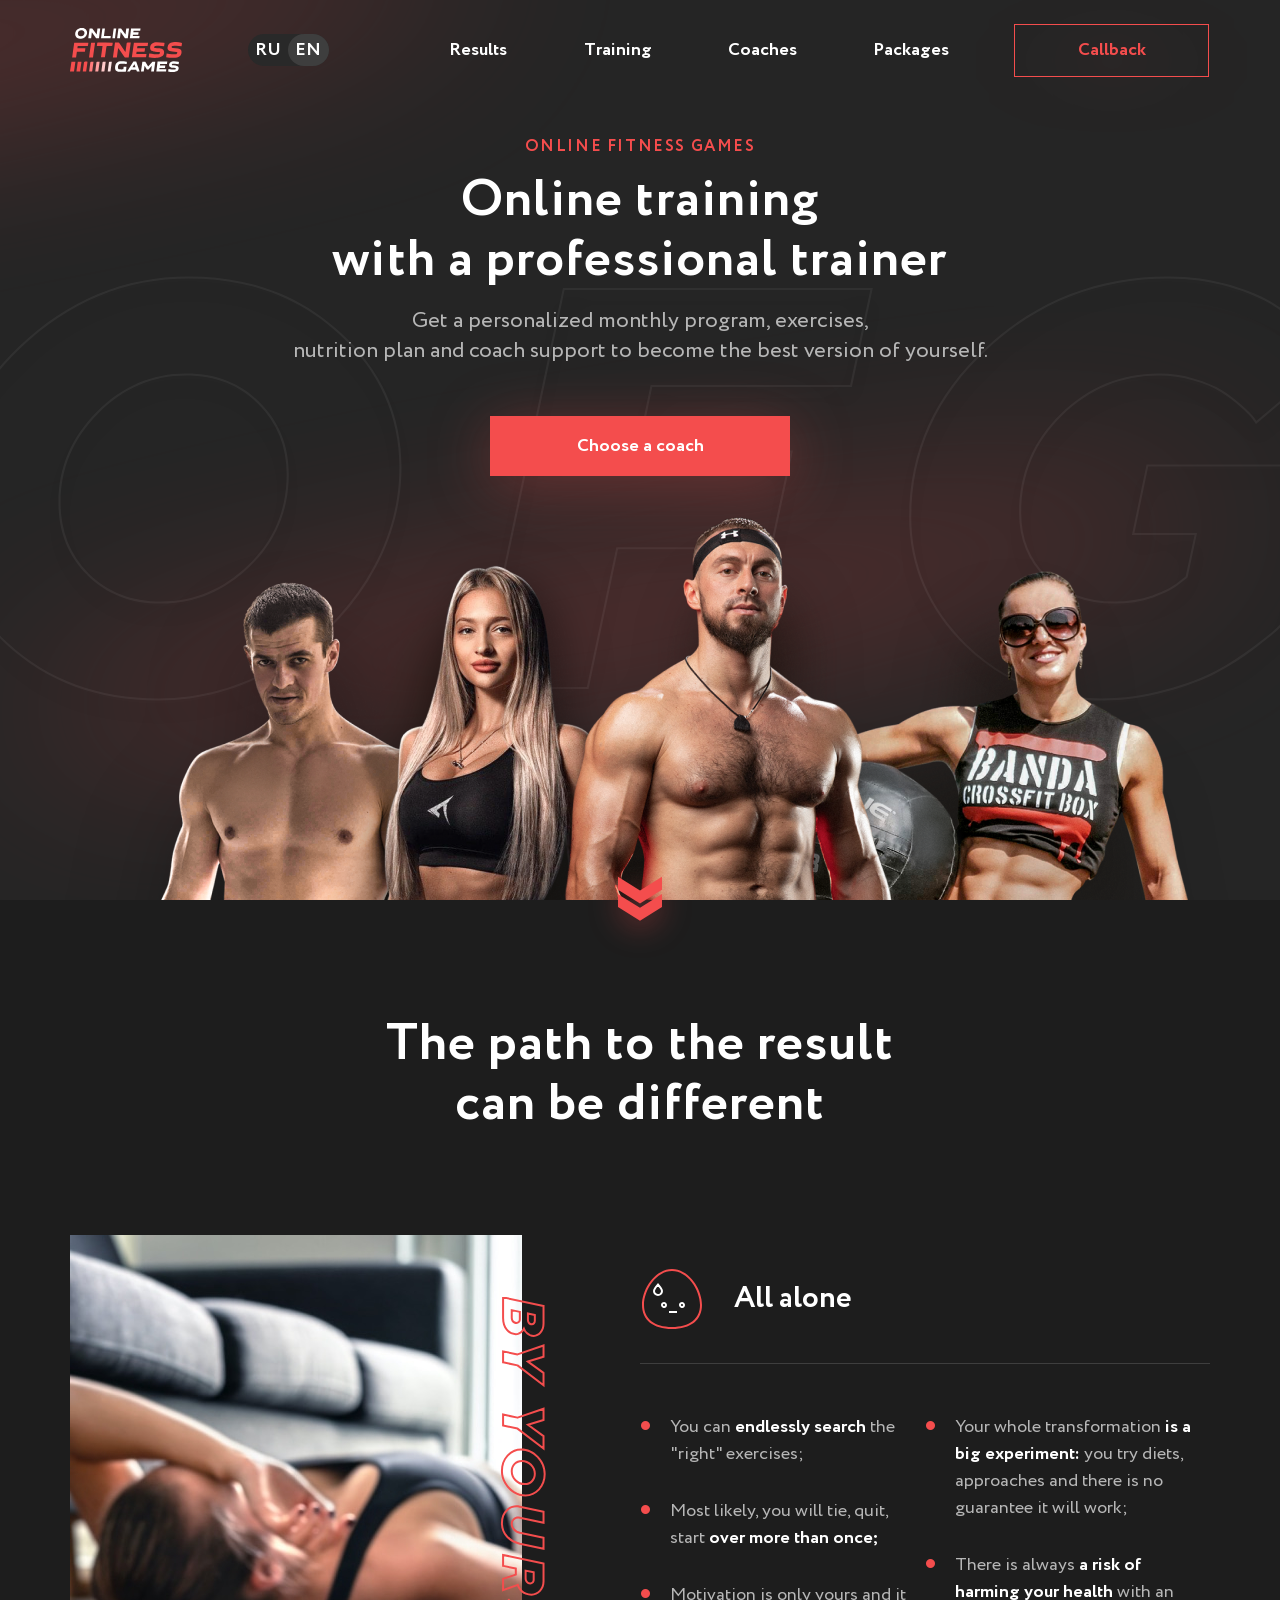
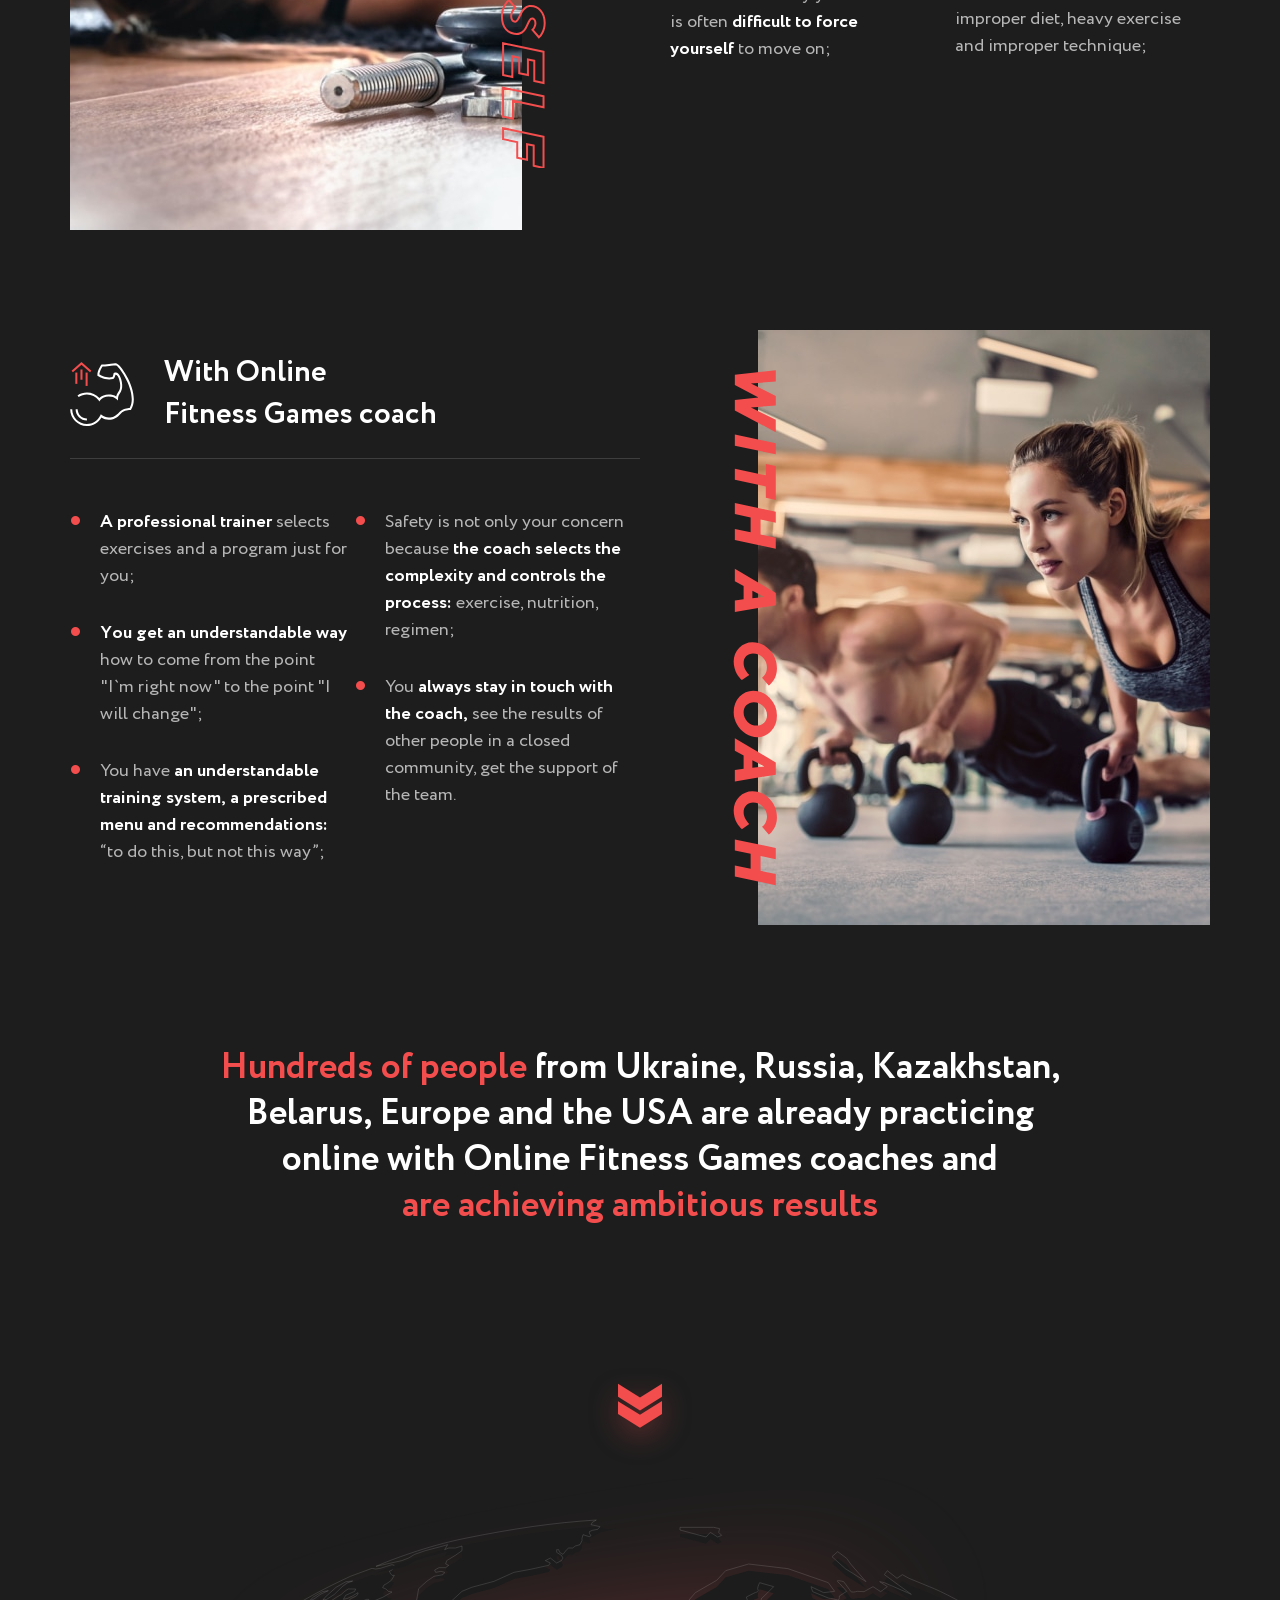
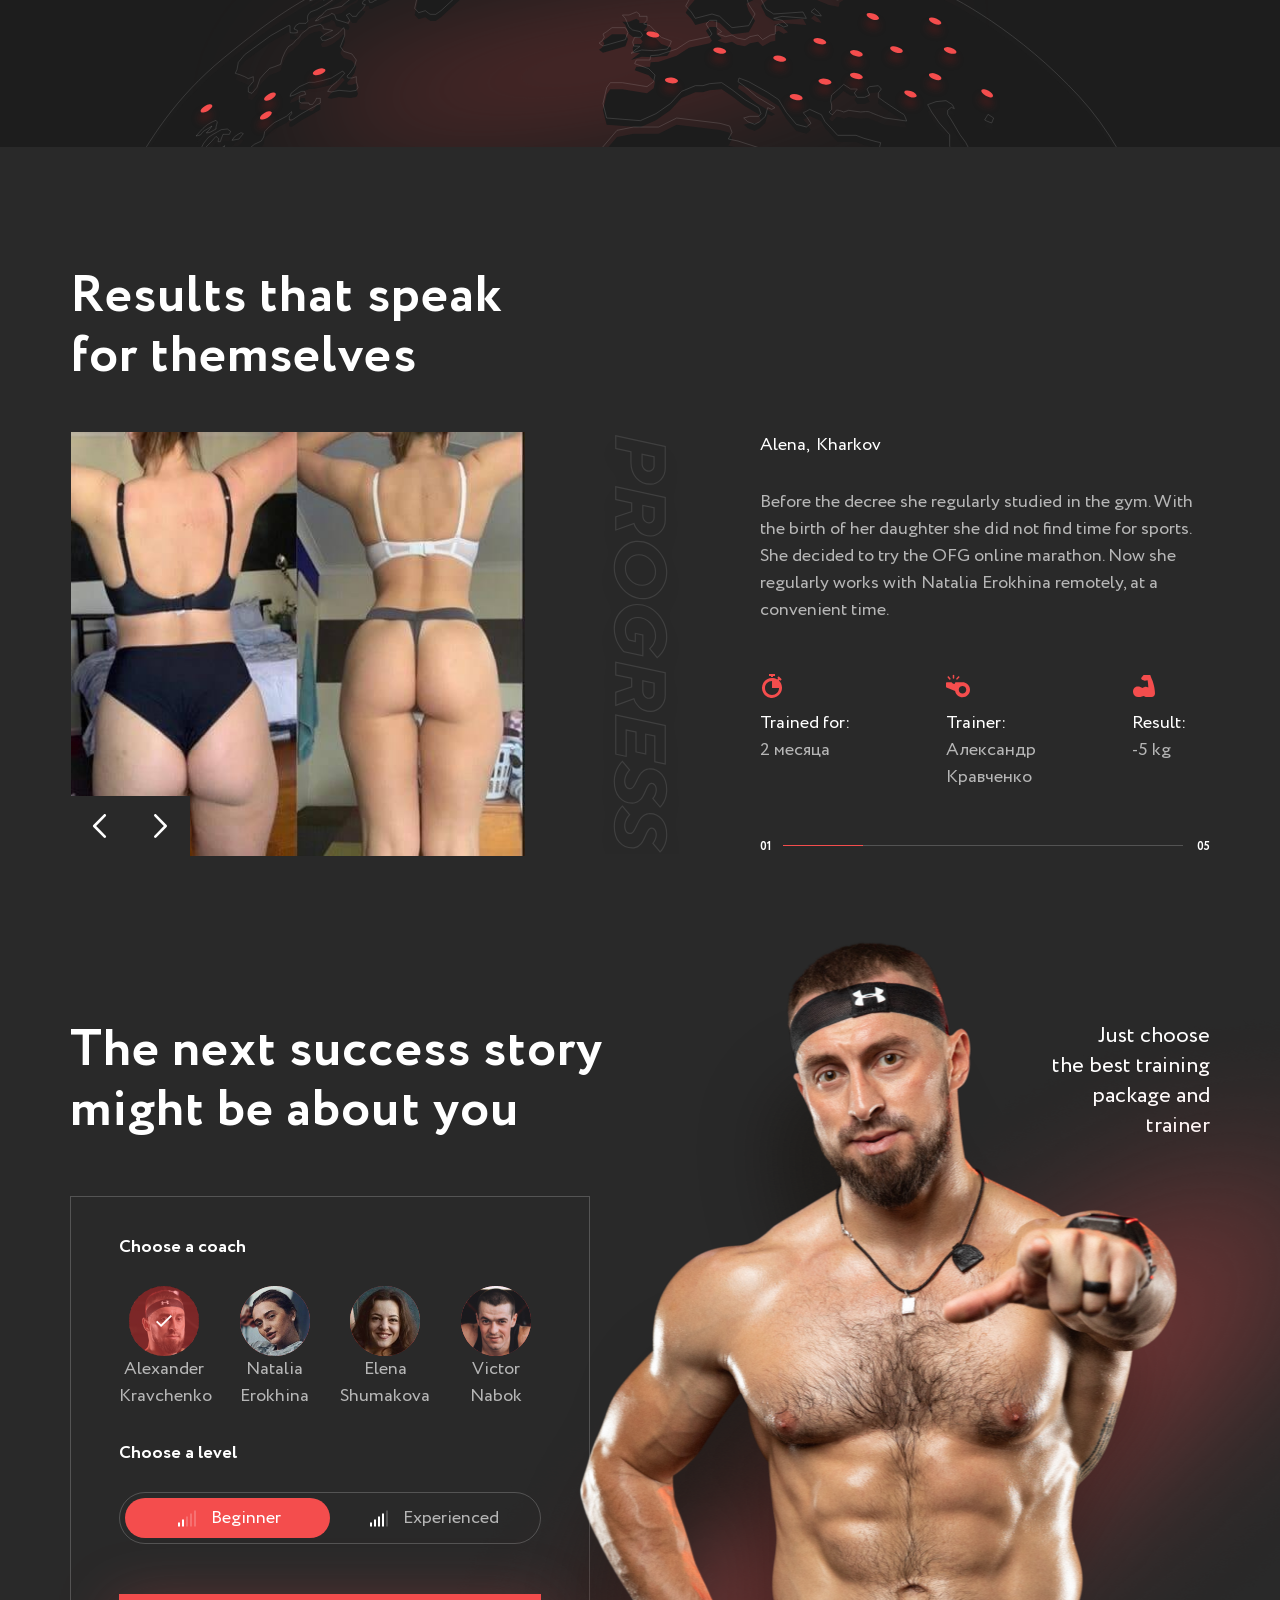
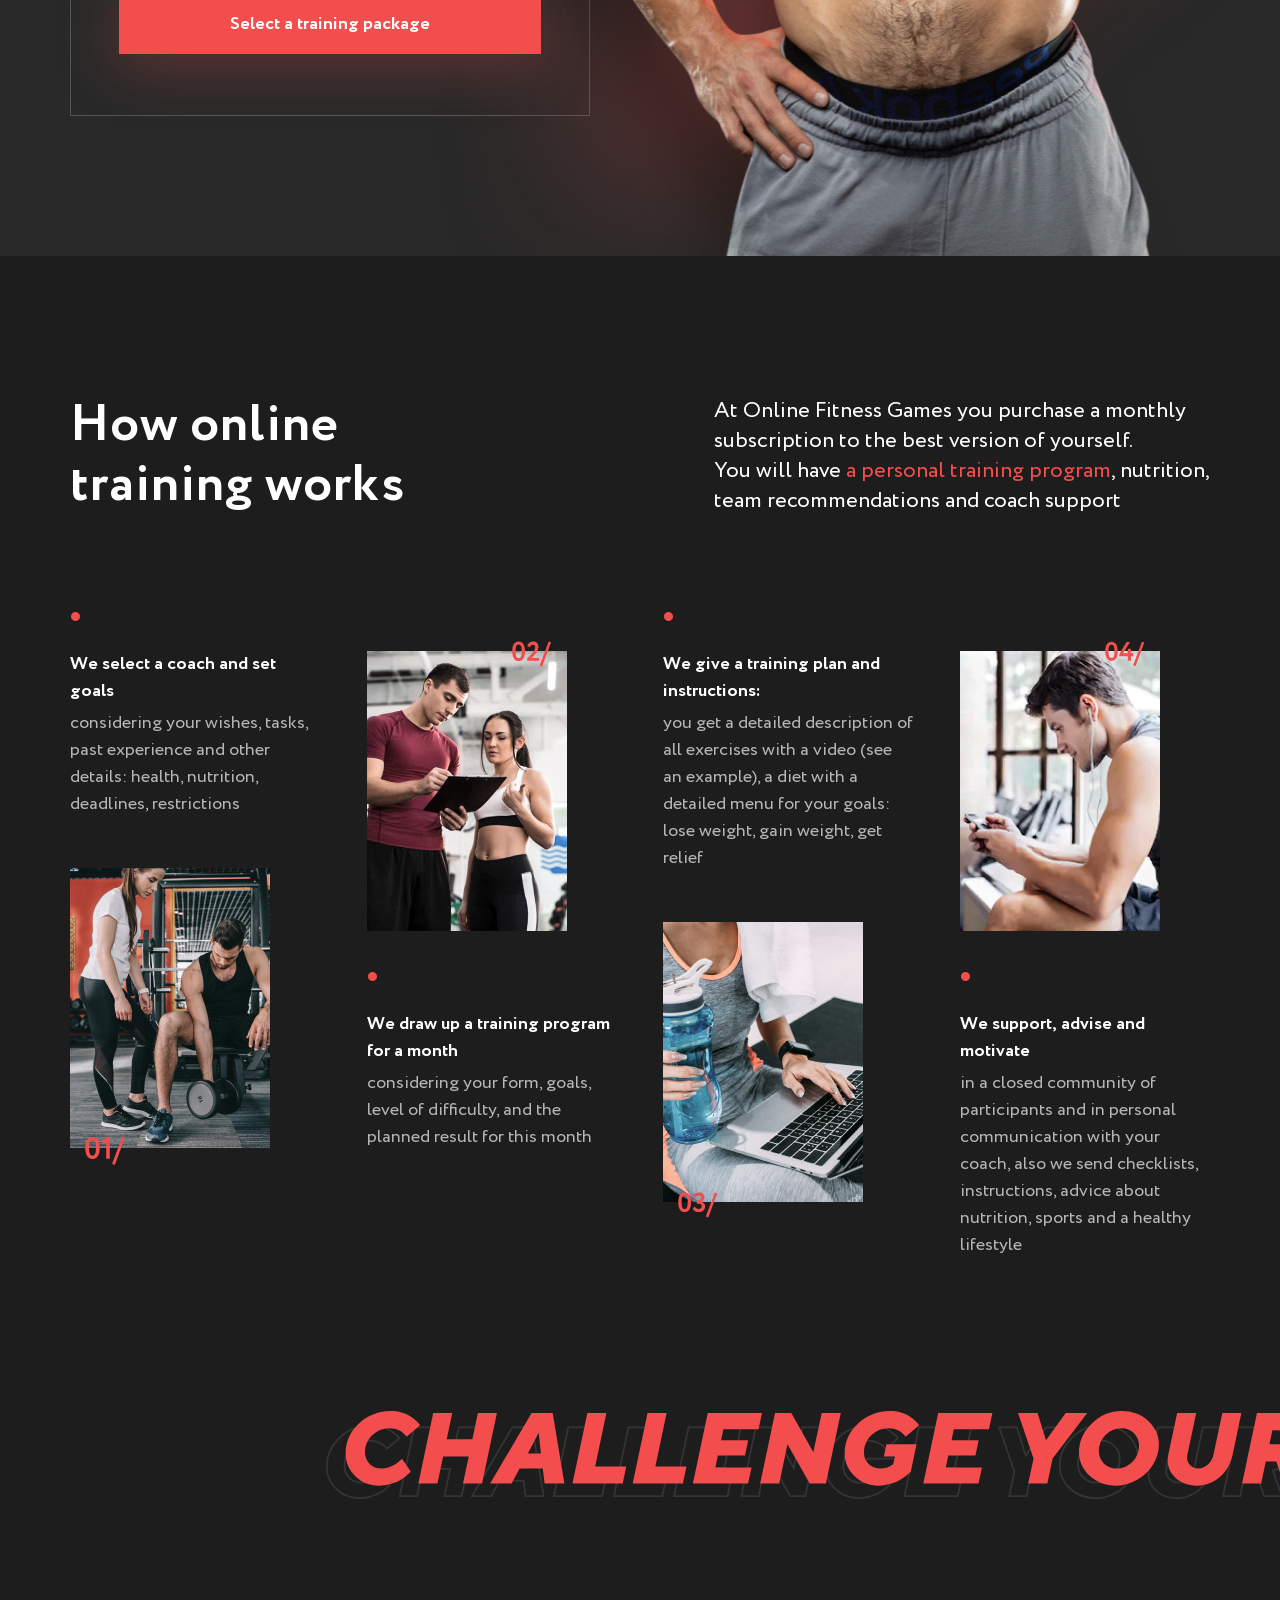
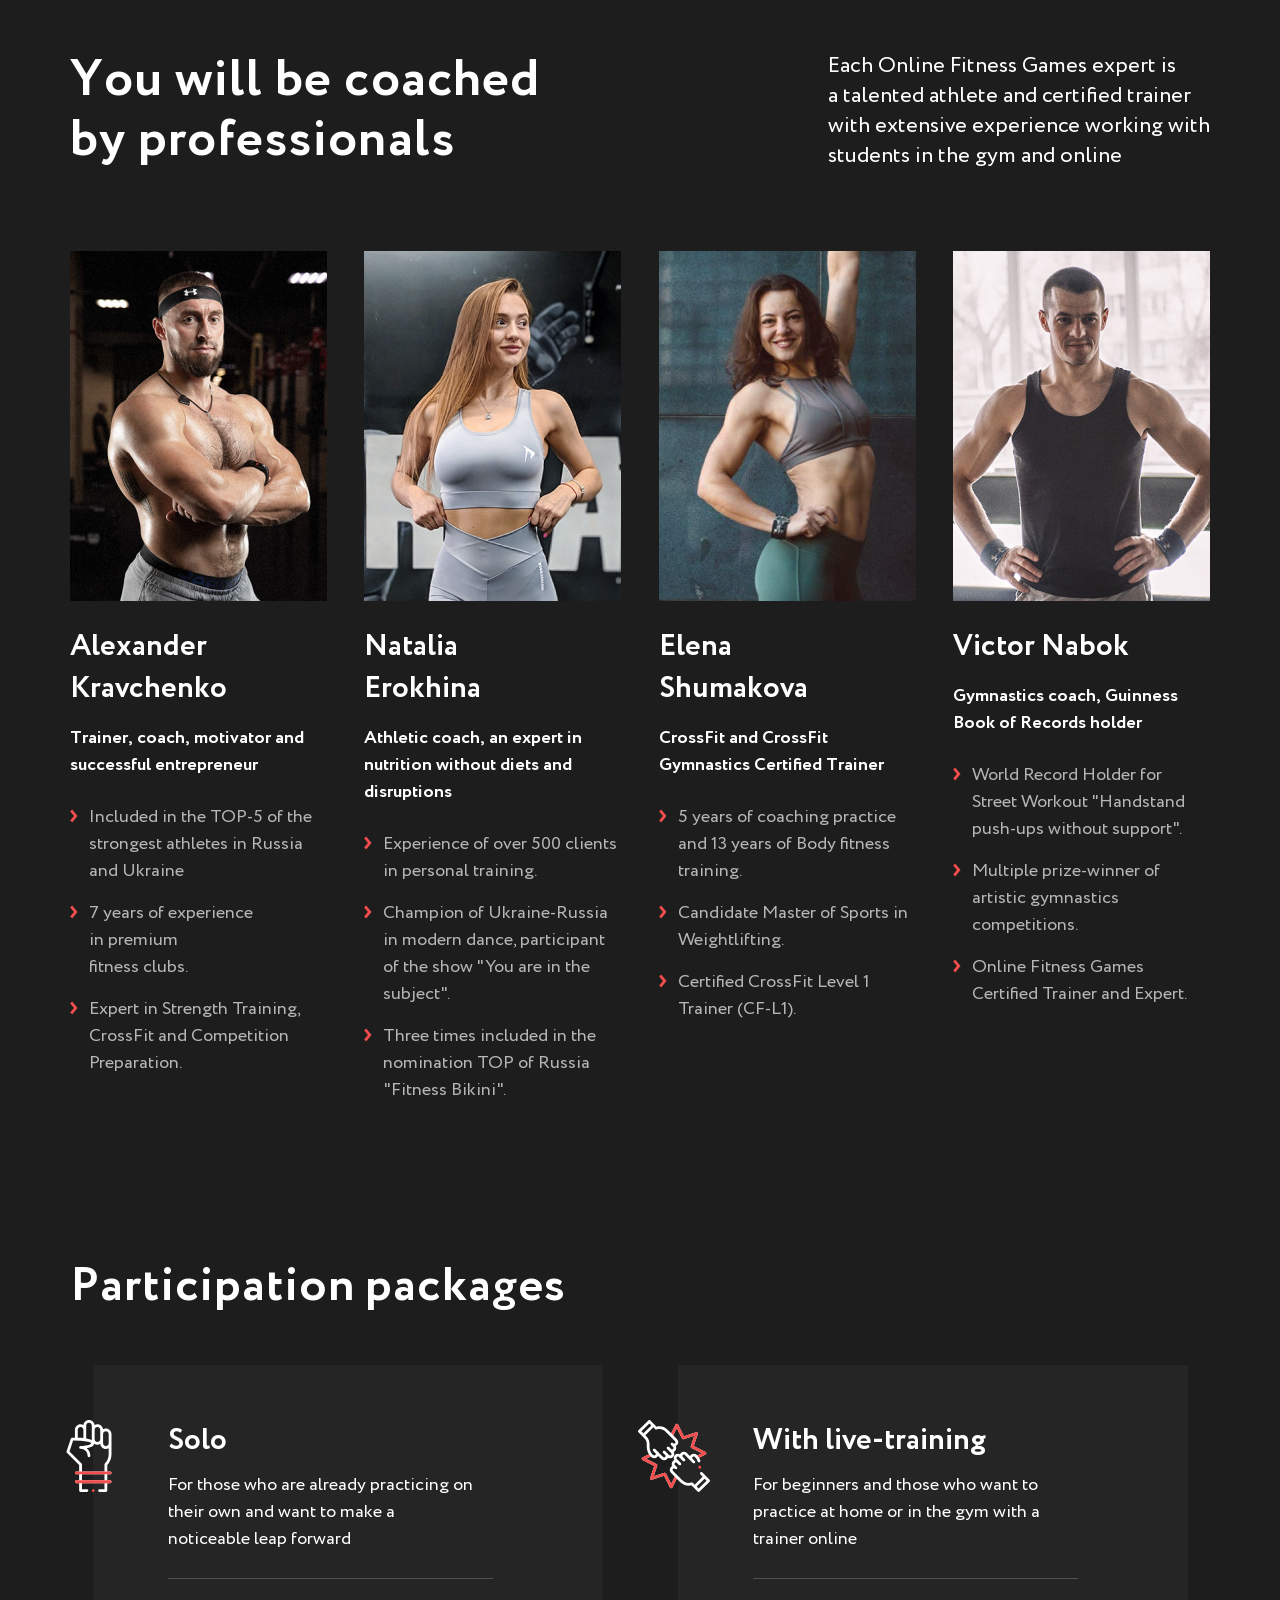
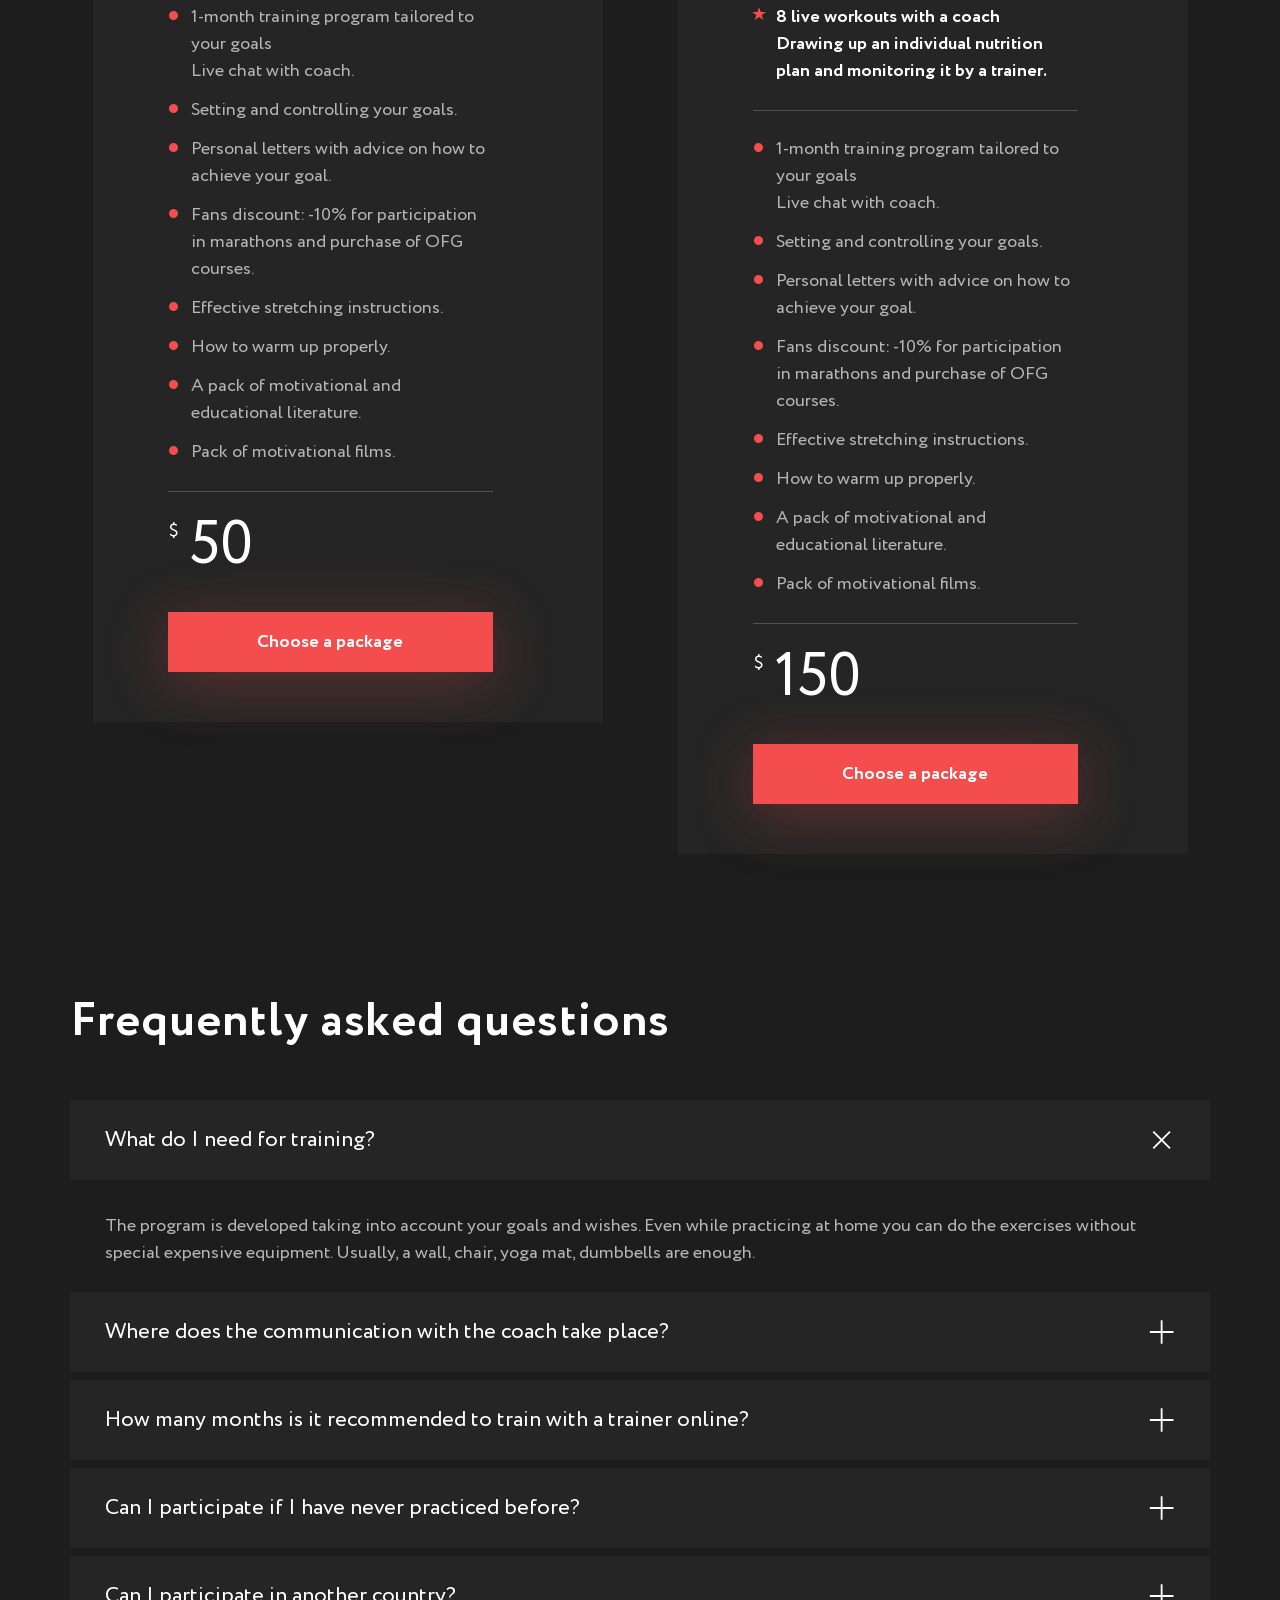
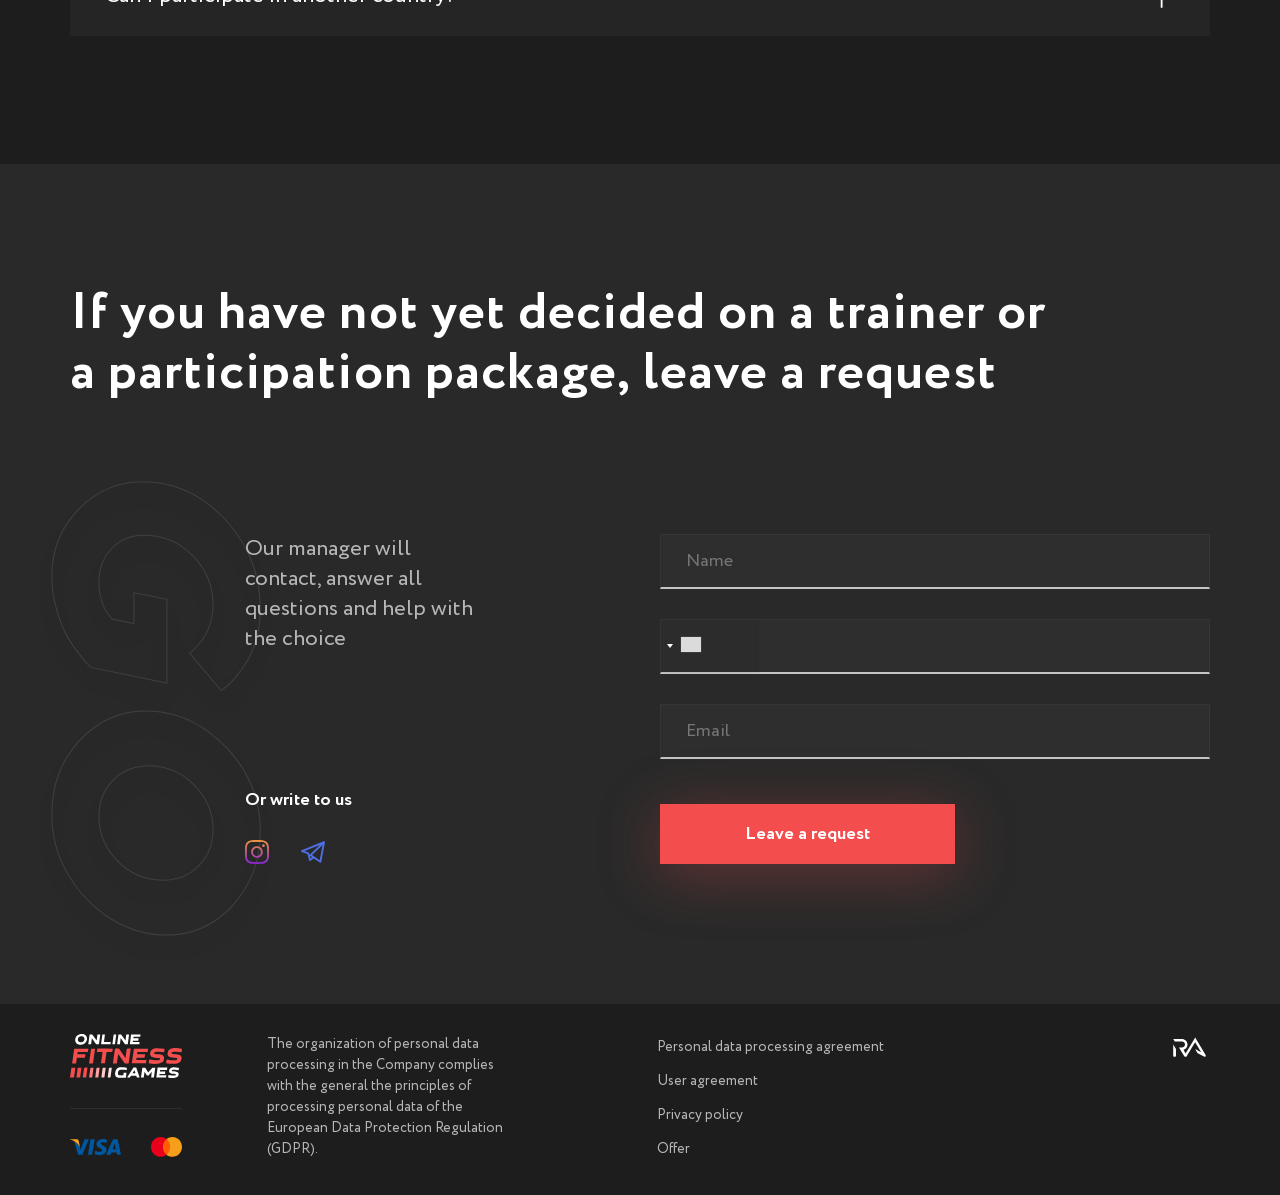
==== commit 2234bedb: "first commit" ====
--- a/en/index.html
+++ b/en/index.html
@@ -7,7 +7,20 @@
 	<link rel="stylesheet" href="../css/intlTelInput.css">
 	<link rel="stylesheet" type="text/css" href="../css/style.css">
 	<link rel="stylesheet" type="text/css" href="../css/slick.css">
-	<title>Онлайн-тренировки по фитнесу и питанию от Online Fitness Games</title>
+	<title>Online Fitness and Nutrition Workouts from Online Fitness Games</title>
+	<meta name="description" content="Work out online with an OFG Personal Professional Trainer. Get a personalized program, nutrition plan, workout monitoring, live chat support from a coach to become the best version of yourself.">
+	<link rel="icon" type="image/png" href="../media/icons/favicon.png" sizes="16x16">
+	<meta name="keywords" content="online training, online fitness, online personal training, online professional training, Online Fitness Games, OFG training">
+	<meta property="og:image" content="../media/open_graph_en.png">
+	<meta property="og:image:type" content="image/png">
+	<meta property="og:image:width" content="300">
+	<meta property="og:image:height" content="300">
+	<meta property="og:site_name" content="">
+	<meta property="og:title" content="">
+	<meta property="og:url" content="">
+	<meta property="og:title" content="Online Fitness Games">
+	<meta property="og:description" content="Work out online with an OFG Personal Professional Trainer. Get a personalized program, nutrition plan, workout monitoring, live chat support from a coach to become the best version of yourself.">
+
 </head>
 <body>
 	<header>
@@ -17,7 +30,7 @@
 					<img src="../media/logo.svg" alt="logo" class="adaptiveHide">
 				</a>
 			</div>
-			<a href="../index.html" class="lang adaptiveHide en"><span>RU</span><span>EN</span></a>
+			<a href="../" class="lang adaptiveHide en"><span>RU</span><span>EN</span></a>
 			<div class="smooth adaptiveHide">
 				<ul>
 					<li><a href="#third_screen">Results</a></li>
@@ -36,7 +49,7 @@
 		<div class="container">
 			<div class="content">
 				<p>Online Fitness Games</p>
-				<h2>Online training <br>with a professional trainer</h2>
+				<h2>Online training <br>with <br class="adaptive">a professional trainer</h2>
 				<p class="p1">Get a personalized monthly program, exercises, <br>nutrition plan and coach support to become the best version of yourself.</p>
 				<a href="#sixth_screen">Choose a coach</a>
 			</div>
@@ -50,7 +63,7 @@
 			</div>
 		</div>
 		<a href="#second_screen">
-			<img src="../media/icons/scroll_arrow.png" alt="scroll_arrow">
+			<img src="../media/icons/scroll_arrow.svg" alt="scroll_arrow">
 		</a>
 	</section>
 	<section id="second_screen" class="smooth">
@@ -131,16 +144,16 @@
 				</div>
 			</div>
 		</div>
-		<p><span>Hundreds of people</span> from Ukraine, Russia, <br class="adaptive">Kazakhstan, <br>Belarus, Europe and the USA <br class="adaptive">are already practicing <br>online with Online Fitness Games <br class="adaptive">coaches and <br><span>are achieving <br class="adaptive">ambitious results</span></span></p>
+		<p><span>Hundreds of people</span> from Ukraine, Russia, <br class="adaptive">Kazakhstan, <br>Belarus, Europe and the USA are already practicing <br>online <br class="adaptive">with Online Fitness Games coaches and <br class="adaptive"><br><span>are achieving ambitious results</span></span></p>
 		<a href="#third_screen">
-			<img src="../media/icons/scroll_arrow.png" alt="scroll_arrow">
+			<img src="../media/icons/scroll_arrow.svg" alt="scroll_arrow">
 		</a>
 	</section>
 
 	<section id="third_screen">
 		<div class="container">
 			<img src="../media/progress.svg" alt="progress">
-			<h2>Результаты, которые <br>говорят сами за себя</h2>
+			<h2>Results that speak <br>for themselves</h2>
 			<div class="slider-arrow"></div>
 			<div class="count">
 				<p>0<span id="cp">1</span></p>
@@ -384,7 +397,7 @@
 		<div class="container">
 			<div class="headline">
 				<h2>How online <br>training works</h2>
-				<p class="p1">At Online Fitness Games you purchase a monthly <br>subscription to the best version of yourself. You will have <br><span>a personal training program</span>, nutrition, team <br>recommendations and coach support</p>
+				<p class="p1">At Online Fitness Games you purchase a monthly <br>subscription to the best version of yourself. <br>You will have <span>a personal training program</span>, nutrition, <br>team recommendations and coach support</p>
 			</div>
 			<div class="fourth_items">
 				<div class="item">
@@ -472,7 +485,7 @@
 		<div class="container">
 			<div class="headline">
 				<h2>You will be coached <br>by professionals</h2>
-				<p class="p1">Each Online Fitness Games expert is<br>a talented athlete and certified <br> trainer with extensive experience working with <br>students in the gym and online</p>
+				<p class="p1">Each Online Fitness Games expert is<br>a talented athlete and certified trainer <br>with extensive experience working with <br>students in the gym and online</p>
 			</div>
 			<div class="fifth_items">
 				<div class="item">
@@ -497,12 +510,12 @@
 					<h4>CrossFit and CrossFit Gymnastics Certified Trainer</h4>
 					<p class="p2">5 years of coaching practice and 13 years of Body fitness training.</p>
 					<p class="p2">Candidate Master of Sports in Weightlifting.</p>
-					<p class="p2">Certified CrossFit Level 1 Trainer <br>(СF-L1).</p>
+					<p class="p2">Certified CrossFit Level 1 Trainer (СF-L1).</p>
 				</div>
 				<div class="item adaptive">
 					<img src="../media/fifth_slider/photo_4.jpeg" alt="photo_4">
 					<h3>Victor Nabok</h3>
-					<h4>Gymnastics coach, Guinness Book of <br>Records holder</h4>
+					<h4>Gymnastics coach, Guinness Book of Records holder</h4>
 					<p class="p2">World Record Holder for Street Workout "Handstand push-ups without support".</p>
 					<p class="p2">Multiple prize-winner of artistic gymnastics competitions.</p>
 					<p class="p2">Online Fitness Games Certified Trainer and Expert.</p>
@@ -691,7 +704,7 @@
 					<input type="text" name="name" placeholder="Name " required>
 					<input type="tel" name="tel" required id="phone" onkeyup="this.value = this.value.replace(/[^\d]/g,'');">
 					<input type="email" name="email" placeholder="Email" required>
-					<button type="submit">Leave request</button>
+					<button type="submit">Leave a request</button>
 				</form>
 			</div>
 		</div>
@@ -728,13 +741,13 @@
 
 	<div class="md-modal md-effect-12">
 		<div class="md-content">
-			<h3>Leave request</h3>
+			<h3>Leave a request</h3>
 			<p class="p2">our manager will contact you <br>and answer all questions</p>
 			<form action="" class="feedback_en2 col-1-2">
 				<input type="text" name="name" placeholder="Name" required>
 				<input type="tel" name="tel" id="popupPhone" required onkeyup="this.value = this.value.replace(/[^\d]/g,'');">
 				<input type="email" name="email" placeholder="Email" required>
-				<button type="submit">Leave request</button>
+				<button type="submit">Leave a request</button>
 			</form>
 		</div>
 		<button class="md-close"><img src="../media/icons/close.svg" alt="close"></button>
@@ -743,7 +756,7 @@
 	<div class="packet-modal md-effect-12">
 		<div class="md-content">
 			<h3 class="en"></h3>
-			<p class="p3">Fill out the form to pay for participation in a convenient way</p>
+			<p class="p3">Fill out the form to pay for participation <br>in a convenient way</p>
 			<form action="" class="feedback_en col-1-2">
 				<input type="text" name="name" placeholder="Name" required>
 				<input type="tel" name="tel" id="popup_phone" required onkeyup="this.value = this.value.replace(/[^\d]/g,'');">
--- a/css/style.css
+++ b/css/style.css
@@ -338,6 +338,9 @@
 #first_screen .content h2 {
 	margin-bottom: 15px;
 }
+#first_screen .content h2 br.adaptive {
+	display: none;
+}
 #first_screen .content .p1 {
 	color: #B6B6B6;
 }
@@ -763,7 +766,6 @@
 #coach_3:checked ~ label[for="coach_3"] img[alt="coach_3"],
 #coach_4:checked ~ label[for="coach_4"] img[alt="coach_4"] {
 	opacity: 0.5;
-	transition: all 0.4s;
 }
 #coach_1:checked ~ label[for="coach_1"] > div,
 #coach_2:checked ~ label[for="coach_2"] > div,
@@ -1816,7 +1818,6 @@
 #packet_coach_3:checked ~ label[for="packet_coach_3"] img[alt="coach_3"],
 #packet_coach_4:checked ~ label[for="packet_coach_4"] img[alt="coach_4"] {
 	opacity: 0.5;
-	transition: all 0.4s;
 }
 #packet_coach_1:checked ~ label[for="packet_coach_1"] img[alt="checkmark"],
 #packet_coach_2:checked ~ label[for="packet_coach_2"] img[alt="checkmark"],
@@ -1828,6 +1829,10 @@
 @media screen and (max-width: 1550px) {
 	.documents {
 		width: 70%;
+	}
+	.packet-modal {
+		height: 100vh;
+		overflow-y: scroll;
 	}
 }
 
@@ -2206,6 +2211,9 @@
 	#sixth_screen .container > h2 {
 		text-align: center;
 	}
+	.packet-modal {
+		height: 780px;
+	}
 	#sixth_screen .packet {
 		margin-bottom: 25px;
 	}
@@ -2303,6 +2311,10 @@
 	header {
 		height: 55px;
 	}
+	header .container {
+		height: 55px;
+		z-index: 1100;
+	}
 	header div > button {
 		display: none;
 	}
@@ -2311,6 +2323,7 @@
 	}
 	header .container .menuBar_wrapper {
 		right: 15px;
+		position: fixed;
 	}
 	header .container a[href="body"] > img {
 		width: 60px;
@@ -2330,6 +2343,9 @@
 	}
 	#first_screen .content h2 br {
 		display: none;
+	}
+	#first_screen .content h2 br.adaptive {
+		display: initial;
 	}
 	#first_screen .content a {
 		width: 290px;
@@ -2875,13 +2891,12 @@
 		width: 100%;
 	}
 	.packet-modal .coaches {
-		height: 124px;
-		overflow-x: scroll;
-		justify-content: unset;
-		flex-wrap: nowrap;
+		justify-content: space-around;
 	}
 	.packet-modal .coach {
-		margin-right: 35px;
+		margin-left: 20px;
+		margin-right: 20px;
+		margin-bottom: 20px;
 	}
 	.packet-modal h3 {
 		margin-top: 15px;
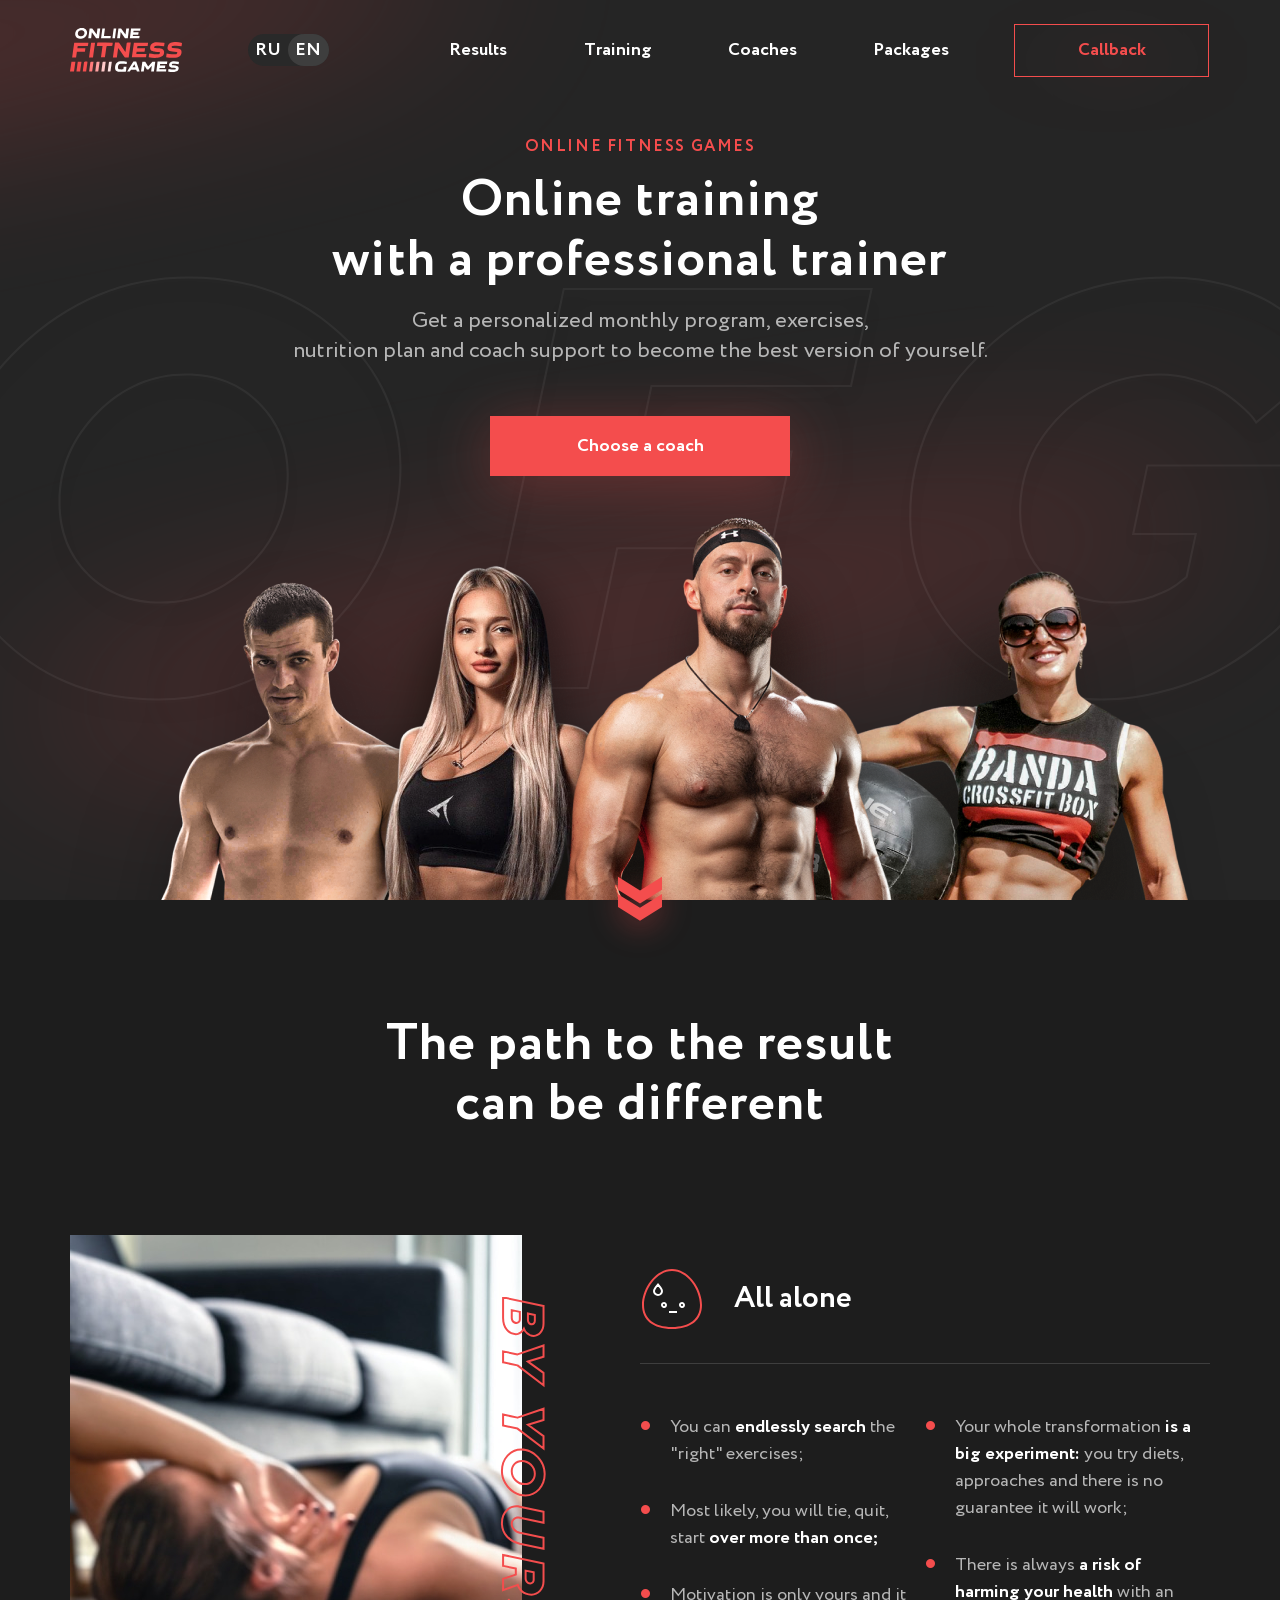
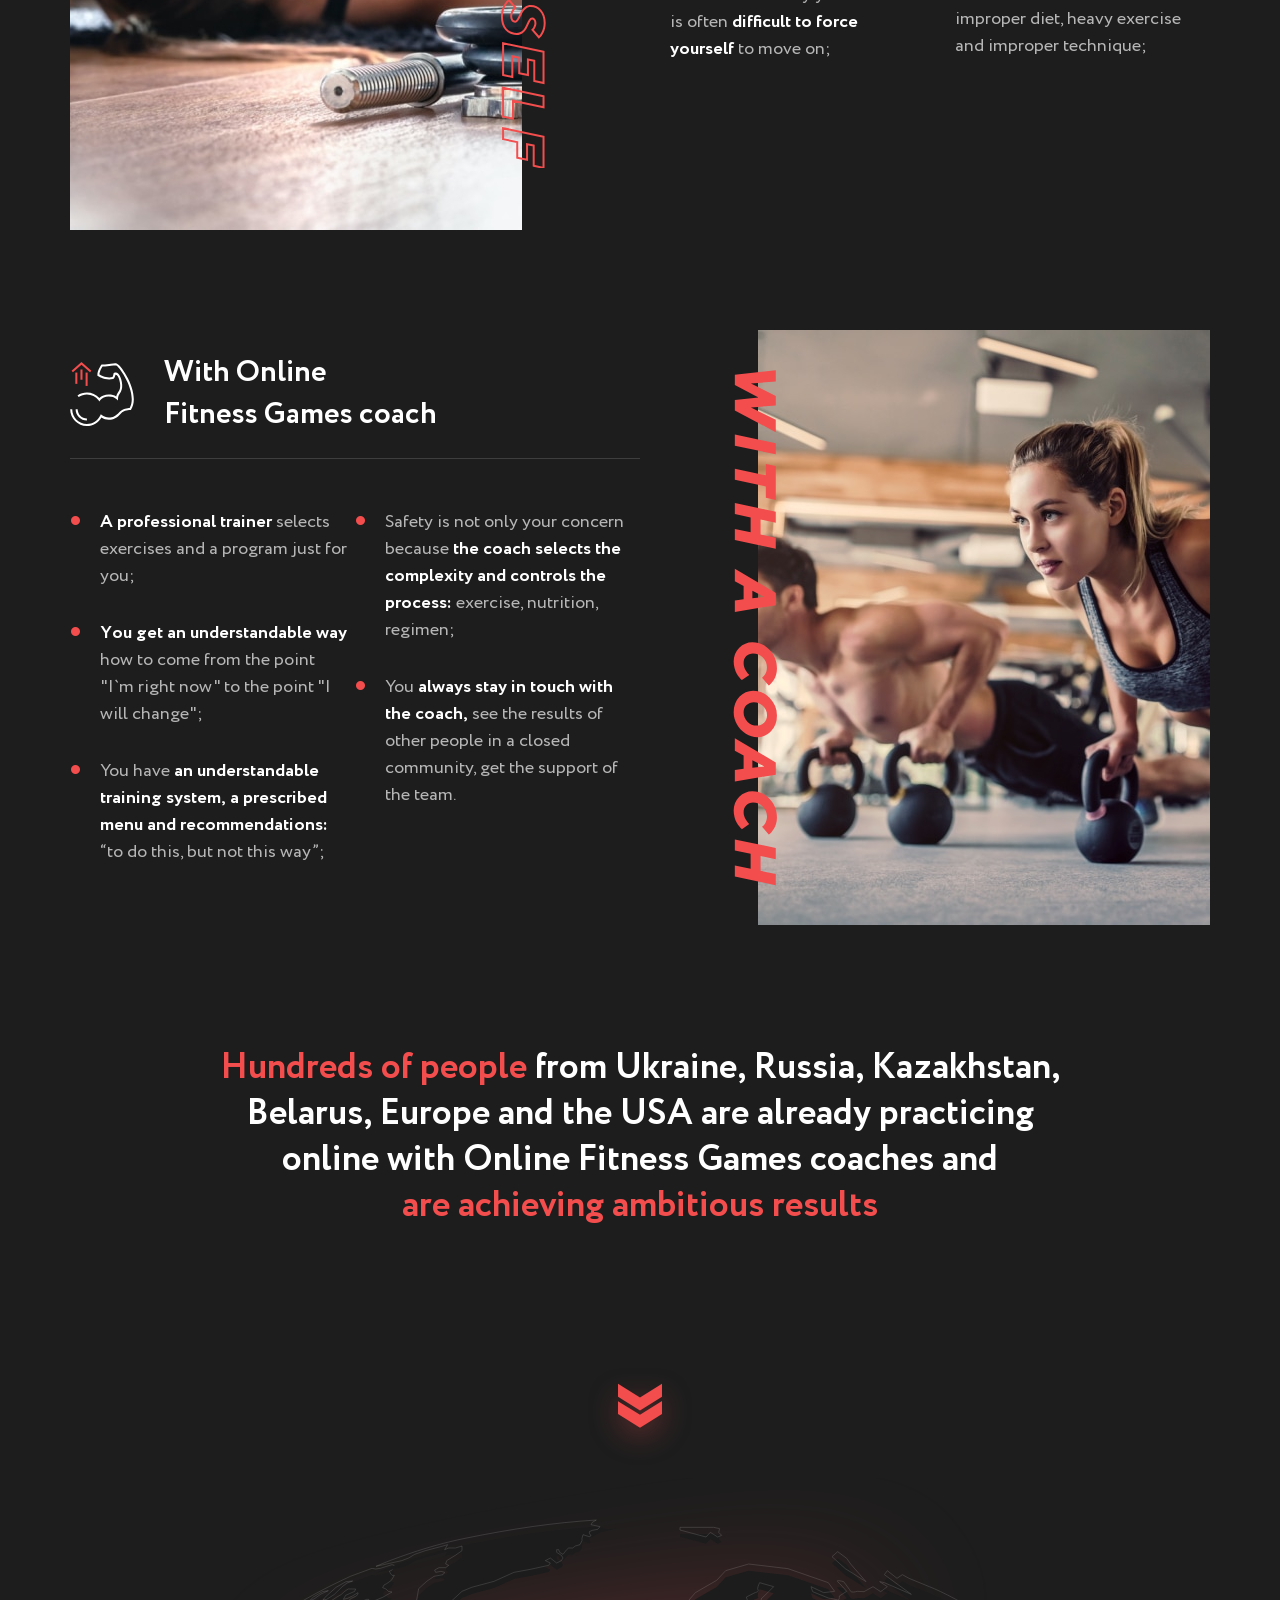
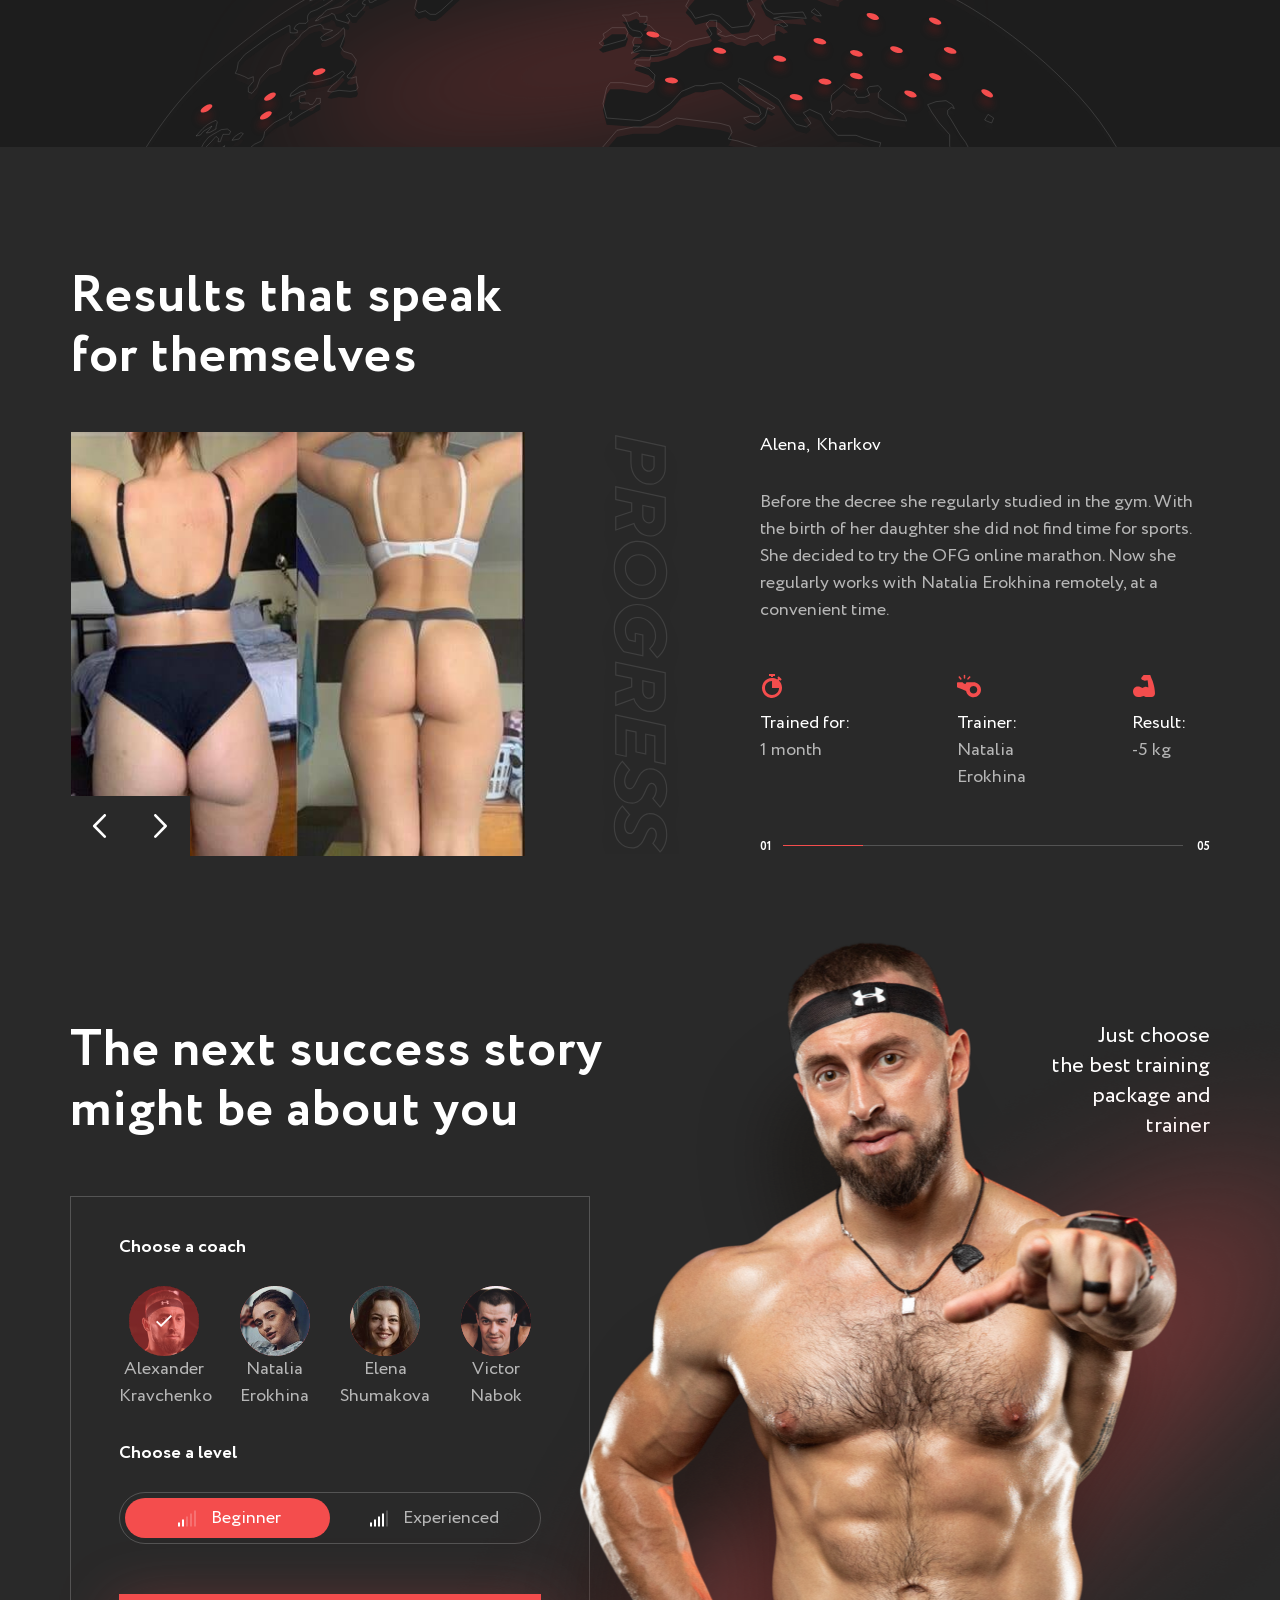
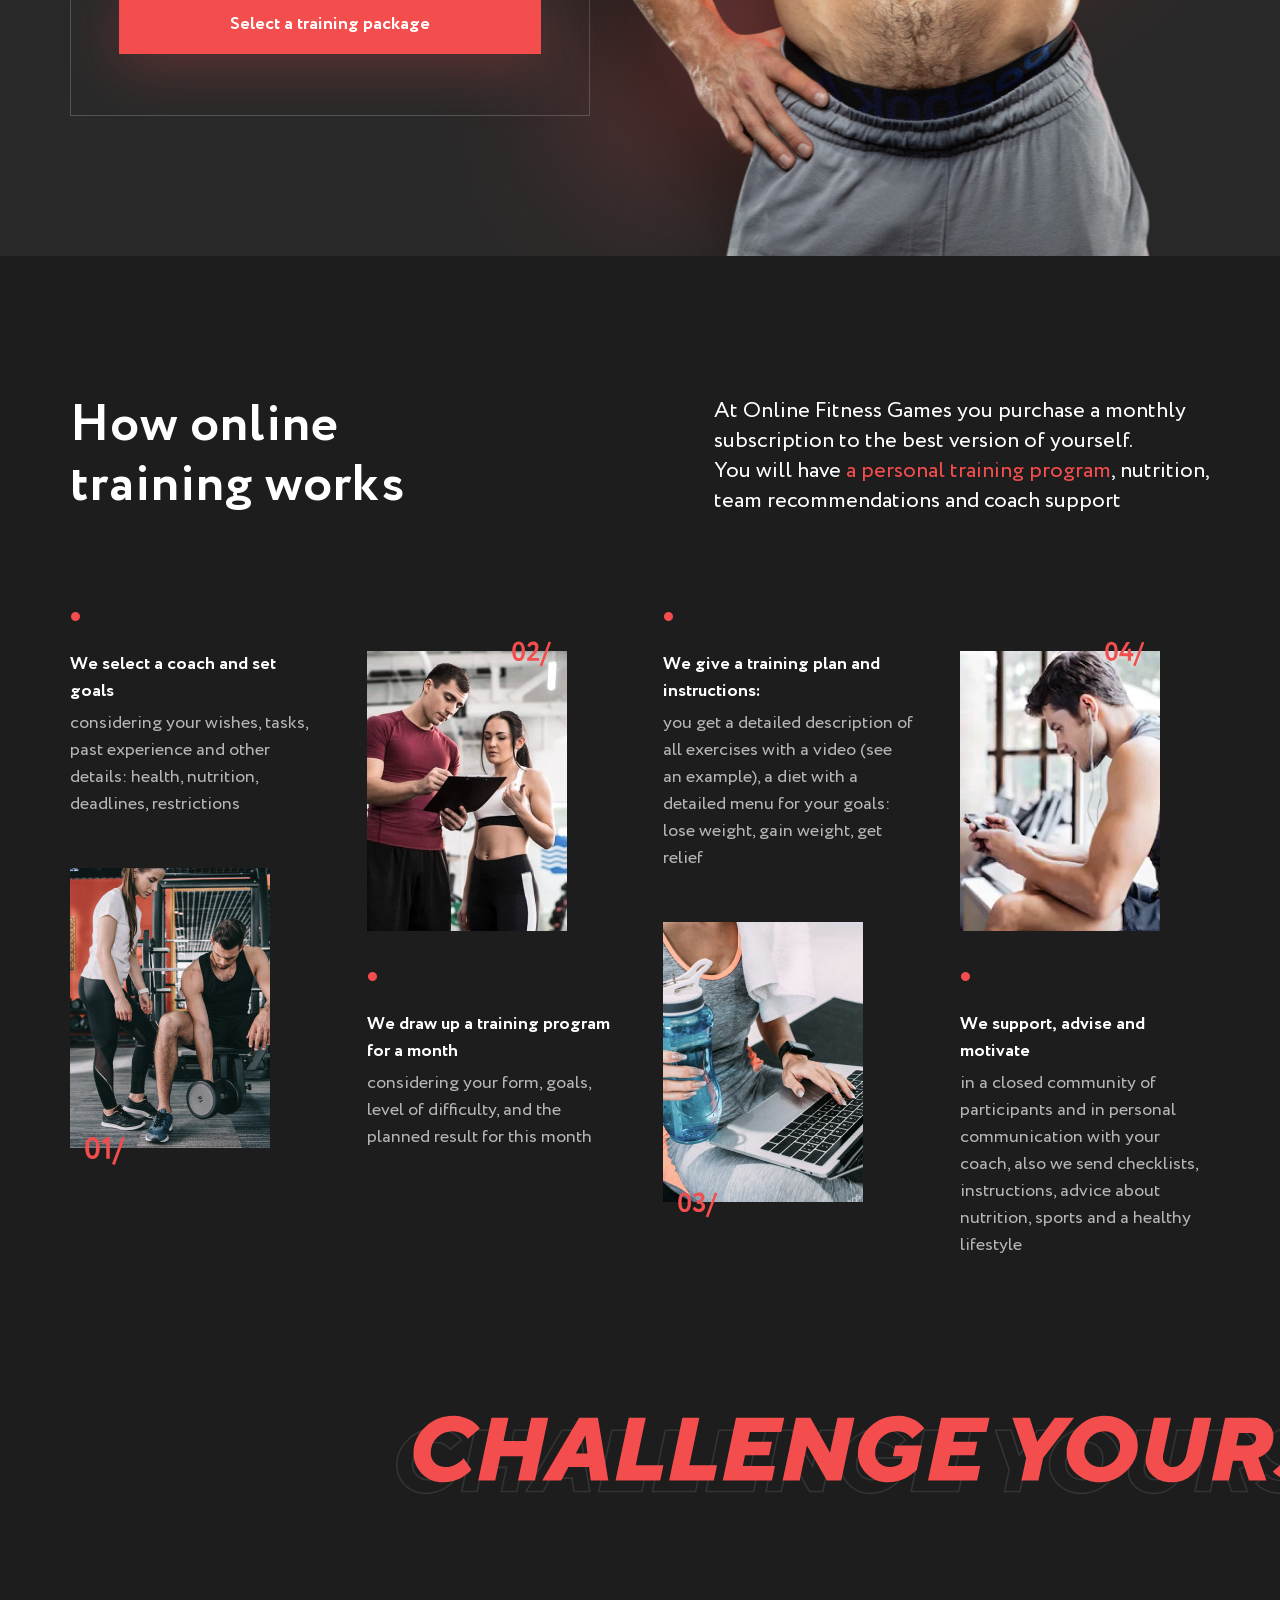
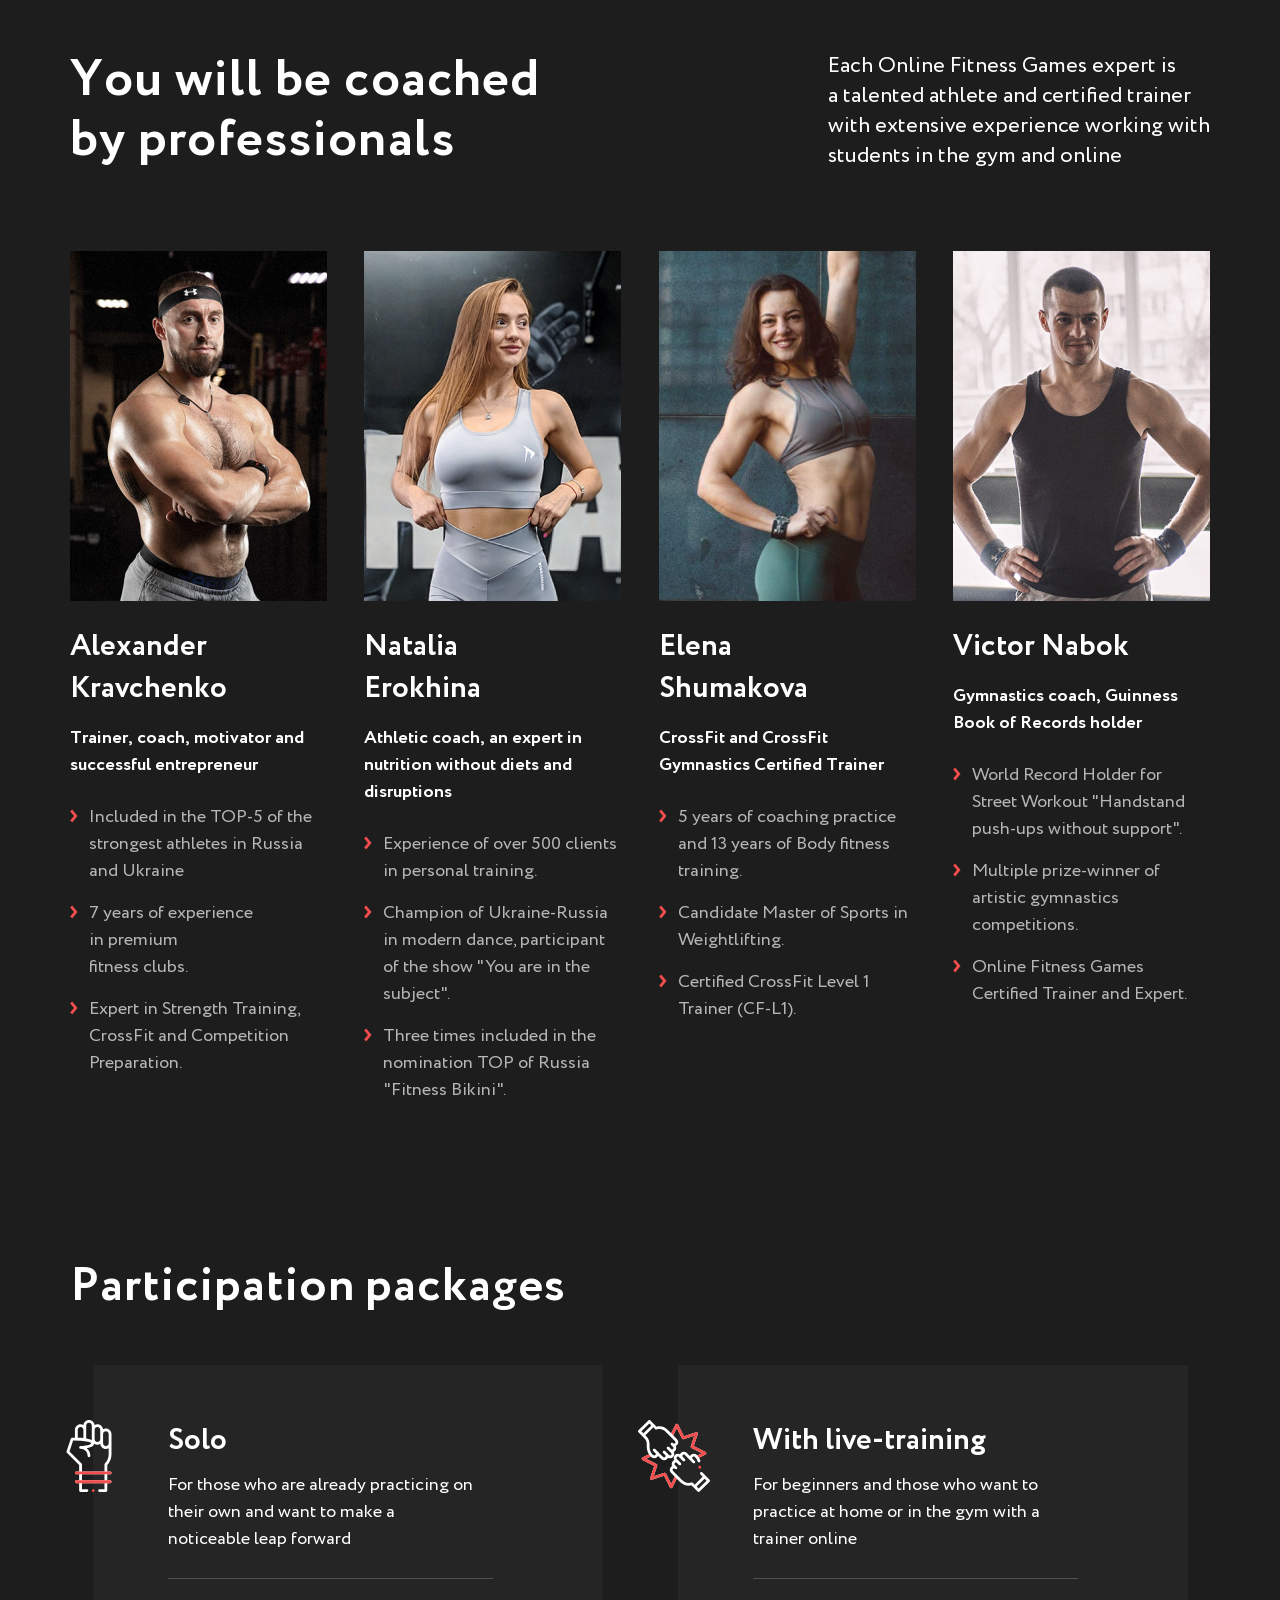
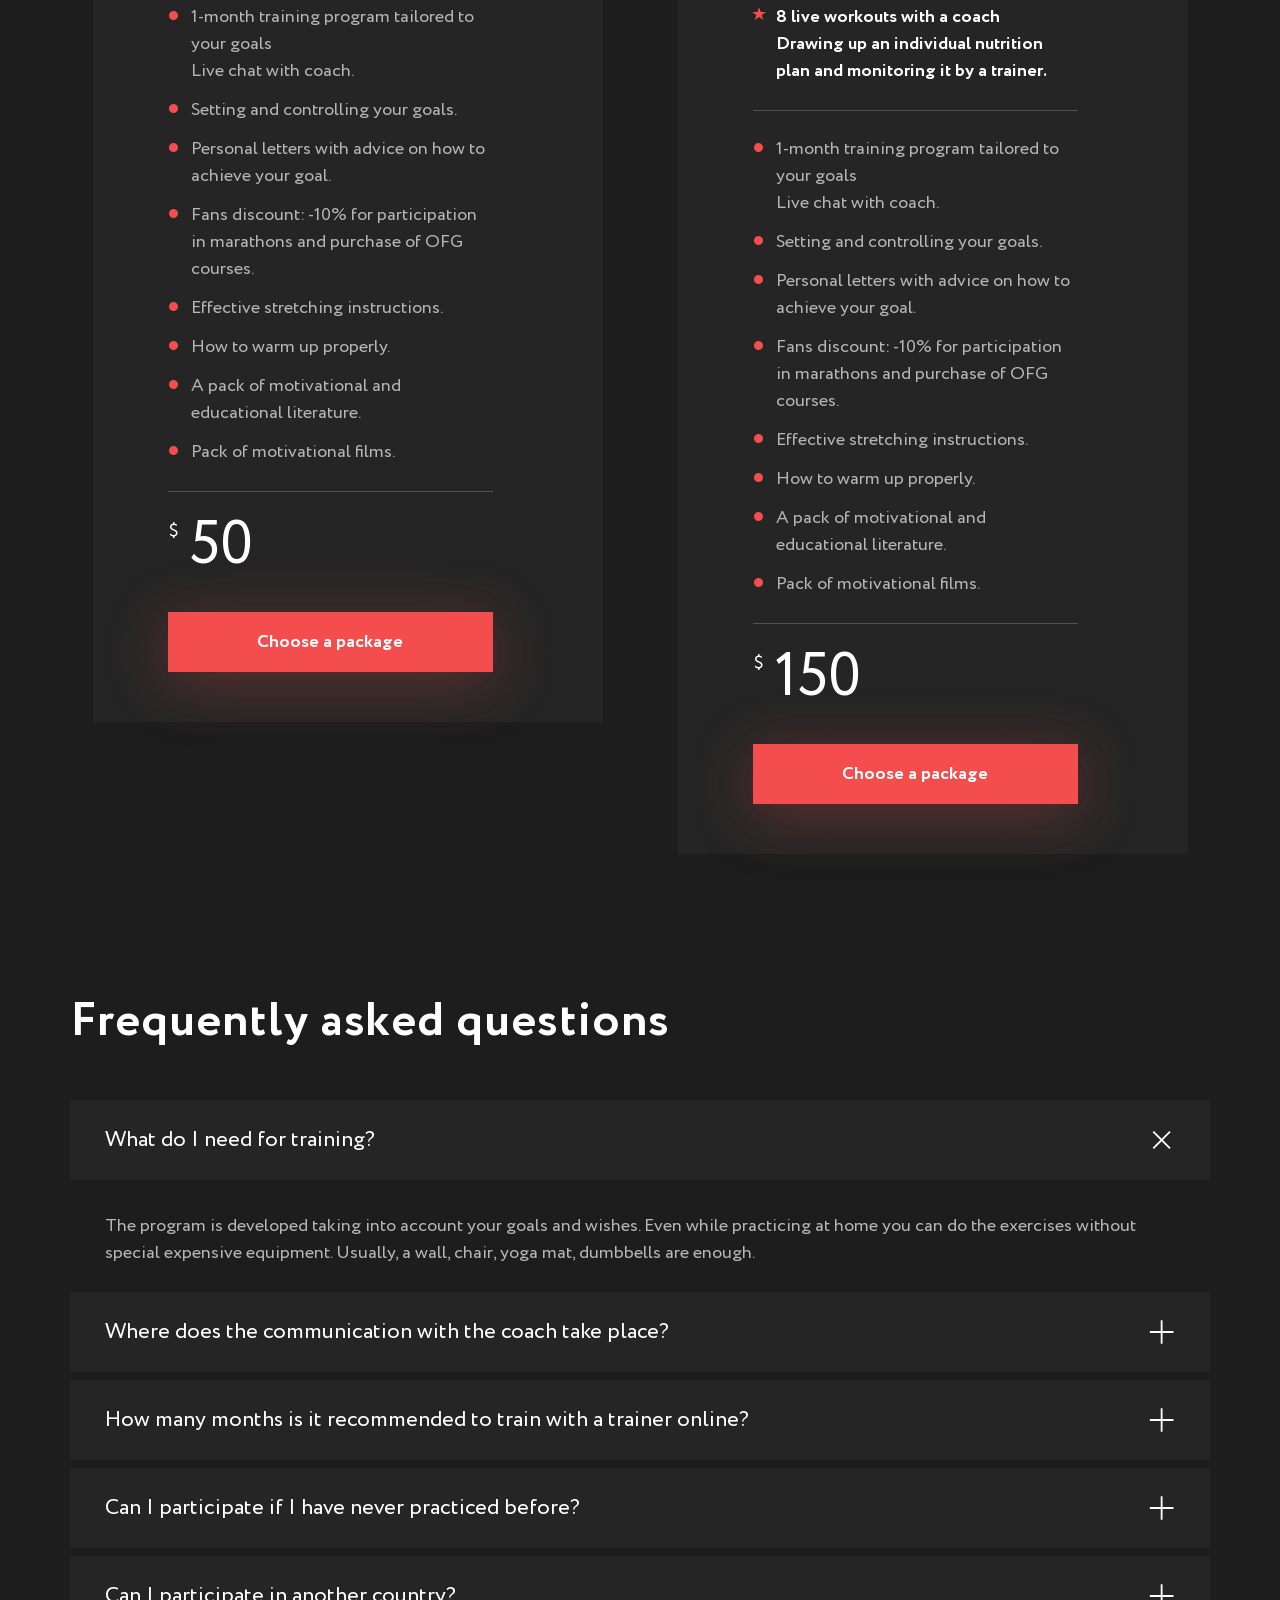
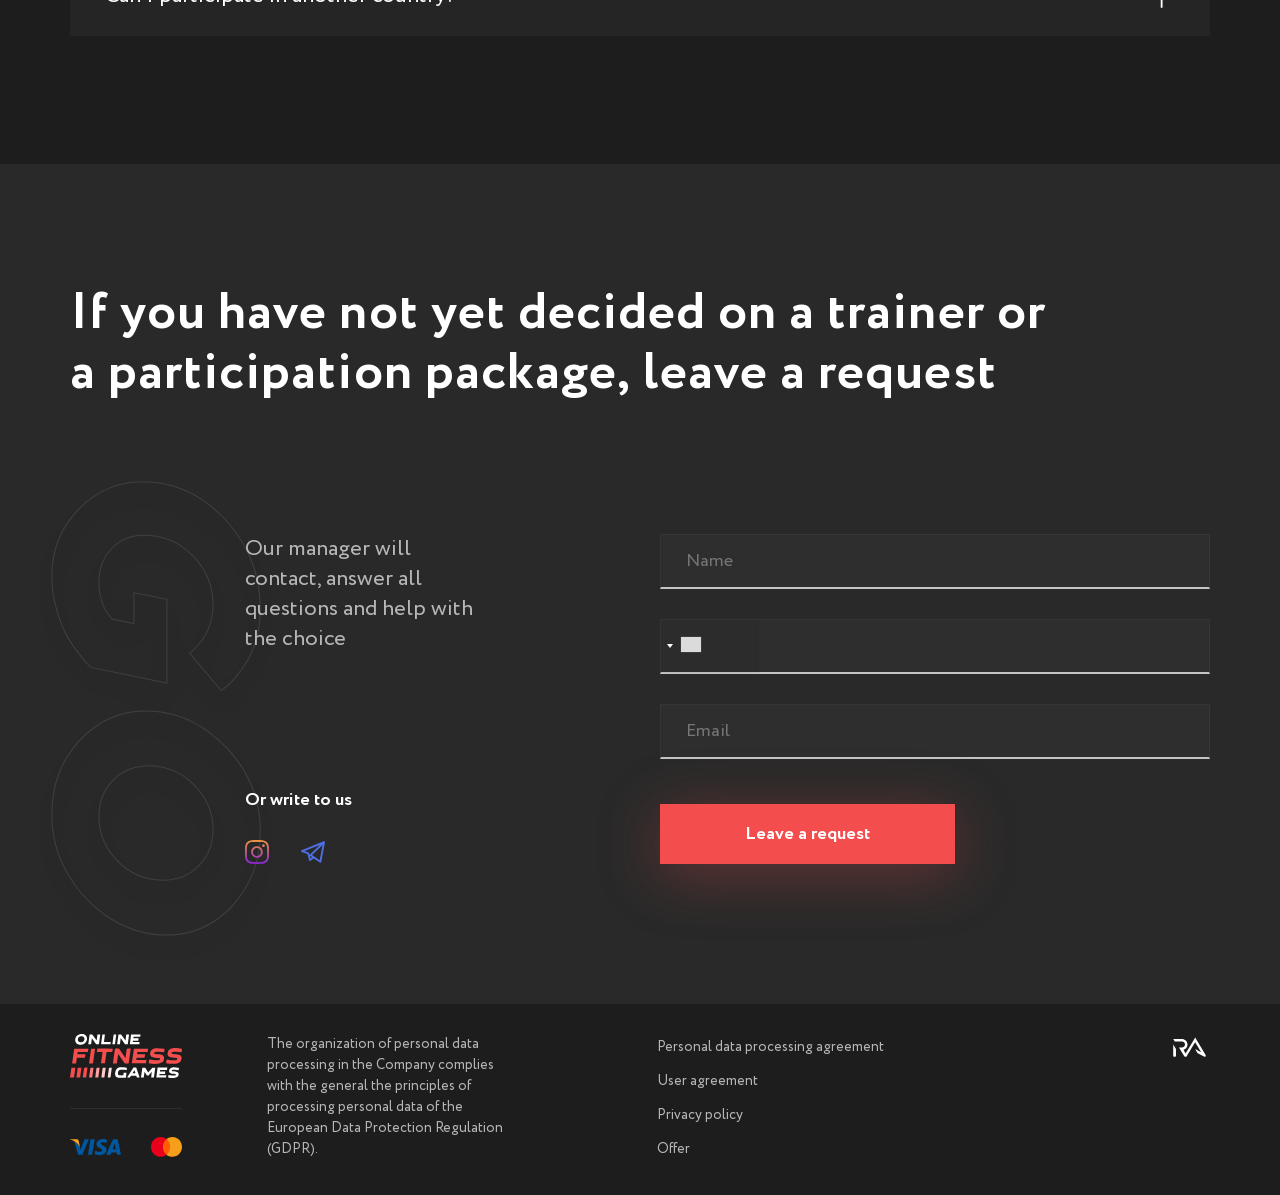
==== commit 932385a1: "first commit" ====
--- a/en/index.html
+++ b/en/index.html
@@ -178,11 +178,11 @@
 						<div class="items">
 							<div class="item">
 								<img src="../media/icons/clock.svg" alt="clock">
-								<p class="p2">Trained for: <br><span>2 месяца</span></p>
+								<p class="p2">Trained for: <br><span>1 month</span></p>
 							</div>
 							<div class="item adaptive">
 								<img src="../media/icons/whistle.svg" alt="whistle">
-								<p class="p2">Trainer: <br><span>Александр <br>Кравченко</span></p>
+								<p class="p2">Trainer: <br><span>Natalia <br>Erokhina</span></p>
 							</div>
 							<div class="item">
 								<img src="../media/icons/biceps.svg" alt="biceps">
@@ -209,15 +209,15 @@
 						<div class="items">
 							<div class="item">
 								<img src="../media/icons/clock.svg" alt="clock">
-								<p class="p2">Trained for: <br><span>2 месяца</span></p>
+								<p class="p2">Trained for: <br><span>1 month</span></p>
 							</div>
 							<div class="item adaptive">
 								<img src="../media/icons/whistle.svg" alt="whistle">
-								<p class="p2">Trainer: <br><span>Александр <br>Кравченко</span></p>
+								<p class="p2">Trainer: <br><span>Alexander <br>Kravchenko</span></p>
 							</div>
 							<div class="item">
 								<img src="../media/icons/biceps.svg" alt="biceps">
-								<p class="p2">Result: <br><span>-5 kg</span></p>
+								<p class="p2">Result: <br><span>-4 kg</span></p>
 							</div>
 						</div>
 					</div>
@@ -240,15 +240,15 @@
 						<div class="items">
 							<div class="item">
 								<img src="../media/icons/clock.svg" alt="clock">
-								<p class="p2">Trained for: <br><span>2 месяца</span></p>
+								<p class="p2">Trained for: <br><span>2 months</span></p>
 							</div>
 							<div class="item adaptive">
 								<img src="../media/icons/whistle.svg" alt="whistle">
-								<p class="p2">Trainer: <br><span>Александр <br>Кравченко</span></p>
+								<p class="p2">Trainer: <br><span>Alexander <br>Kravchenko</span></p>
 							</div>
 							<div class="item">
 								<img src="../media/icons/biceps.svg" alt="biceps">
-								<p class="p2">Result: <br><span>-5 kg</span></p>
+								<p class="p2">Result: <br><span>-9 kg</span></p>
 							</div>
 						</div>
 					</div>
@@ -271,15 +271,15 @@
 						<div class="items">
 							<div class="item">
 								<img src="../media/icons/clock.svg" alt="clock">
-								<p class="p2">Trained for: <br><span>2 месяца</span></p>
+								<p class="p2">Trained for: <br><span>1 month</span></p>
 							</div>
 							<div class="item adaptive">
 								<img src="../media/icons/whistle.svg" alt="whistle">
-								<p class="p2">Trainer: <br><span>Александр <br>Кравченко</span></p>
+								<p class="p2">Trainer: <br><span>Victor <br>Nabok</span></p>
 							</div>
 							<div class="item">
 								<img src="../media/icons/biceps.svg" alt="biceps">
-								<p class="p2">Result: <br><span>-5 kg</span></p>
+								<p class="p2">Result: <br><span>-3 kg</span></p>
 							</div>
 						</div>
 					</div>
@@ -302,15 +302,15 @@
 						<div class="items">
 							<div class="item">
 								<img src="../media/icons/clock.svg" alt="clock">
-								<p class="p2">Trained for: <br><span>2 месяца</span></p>
+								<p class="p2">Trained for: <br><span>1,5 months</span></p>
 							</div>
 							<div class="item adaptive">
 								<img src="../media/icons/whistle.svg" alt="whistle">
-								<p class="p2">Trainer: <br><span>Александр <br>Кравченко</span></p>
+								<p class="p2">Trainer: <br><span>Elena <br>Shumakova</span></p>
 							</div>
 							<div class="item">
 								<img src="../media/icons/biceps.svg" alt="biceps">
-								<p class="p2">Result: <br><span>-5 kg</span></p>
+								<p class="p2">Result: <br><span>-7,5 kg</span></p>
 							</div>
 						</div>
 					</div>
--- a/css/style.css
+++ b/css/style.css
@@ -2,37 +2,65 @@
     font-family: "Circe-Bold";
     src: url("../fonts/Circe-Bold.ttf");
 }
+
 @font-face {
     font-family: "Circe-Regular";
     src: url("../fonts/Circe-Regular.ttf");
 }
+
 @keyframes label {
-	from { opacity: 0 }
-	to { opacity: 1 }
-}
+    from {
+        opacity: 0
+    }
+    to {
+        opacity: 1
+    }
+}
+
 @keyframes after {
-	from { left: -20px }
-	to { left: 0 }
-	from { opacity: 0 }
-	to { opacity: 1 }
-}
+    from {
+        left: -20px
+    }
+    to {
+        left: 0
+    }
+    from {
+        opacity: 0
+    }
+    to {
+        opacity: 1
+    }
+}
+
 @keyframes arrow {
-	from, to { bottom: -60px; }
-	50% { bottom: -20px; }
-}
+    from,
+    to {
+        bottom: -60px;
+    }
+    50% {
+        bottom: -20px;
+    }
+}
+
 @keyframes second_arrow {
-	from, to { bottom: 0; }
-	50% { bottom: 60px; }
+    from,
+    to {
+        bottom: 0;
+    }
+    50% {
+        bottom: 60px;
+    }
 }
 
 * {
-	margin: 0;
-	padding: 0;
-	outline: none;
-	box-sizing: border-box;
-	-webkit-box-sizing: border-box;
-	user-select: none;
-}
+    margin: 0;
+    padding: 0;
+    outline: none;
+    box-sizing: border-box;
+    -webkit-box-sizing: border-box;
+    user-select: none;
+}
+
 ul,
 div,
 body,
@@ -44,489 +72,592 @@
 footer,
 nav,
 .row {
-	display: flex;
-	flex-wrap: wrap;
-	align-content: flex-start;
-}
+    display: flex;
+    flex-wrap: wrap;
+    align-content: flex-start;
+}
+
 button,
 button img,
 label {
-	cursor: pointer;
-	outline: none;
-}
+    cursor: pointer;
+    outline: none;
+}
+
 button:focus {
-	outline: none;
-}
+    outline: none;
+}
+
 body {
     width: 100%;
     min-height: 100vh;
-	overflow-x: hidden;
-	background-color: #1D1D1D;
-	color: #FFFFFF;
-}
+    overflow-x: hidden;
+    background-color: #1D1D1D;
+    color: #FFFFFF;
+}
+
 a[href] {
-	text-decoration: none;
-	color: #FFFFFF;
-}
+    text-decoration: none;
+    color: #FFFFFF;
+}
+
 a:not([href]):not(.active) {
-	filter: grayscale( 100% );
-}
-input, textarea, button {
-	border: none;
-}
+    filter: grayscale( 100%);
+}
+
+input,
+textarea,
 button {
-	background-color: transparent;
-	justify-content: center;
-}
+    border: none;
+}
+
+button {
+    background-color: transparent;
+    justify-content: center;
+}
+
 main {
-	flex: 1 0 auto;
-	width: 100%;
-}
+    flex: 1 0 auto;
+    width: 100%;
+}
+
 h1,
 h2,
 h3,
 h4 {
-	width: 100%;
-	margin: 0;
-}
+    width: 100%;
+    margin: 0;
+}
+
 ul {
-	width: 100%;
-	list-style: none;
-	margin: 0;
-}
+    width: 100%;
+    list-style: none;
+    margin: 0;
+}
+
 ul li {
-	width: 100%;
-}
+    width: 100%;
+}
+
 img {
-	max-width: 100%;
-	max-height: 100%;
-}
+    max-width: 100%;
+    max-height: 100%;
+}
+
 .container {
-	padding: 0;
-}
-p, .row {
-	width: 100%;
-	margin: 0;
-}
+    padding: 0;
+}
+
+p,
+.row {
+    width: 100%;
+    margin: 0;
+}
+
 .row-center {
-	margin-left: auto;
-	margin-right: auto;
-	width: auto;
-}
-.row, .row-center, [class^="col-"] {
-	align-content: flex-start;
-	flex-direction: row;
-	flex-wrap: wrap;
-	min-width: 100px;
-	min-height: 1px;
-}
+    margin-left: auto;
+    margin-right: auto;
+    width: auto;
+}
+
+.row,
+.row-center,
+[class^="col-"] {
+    align-content: flex-start;
+    flex-direction: row;
+    flex-wrap: wrap;
+    min-width: 100px;
+    min-height: 1px;
+}
+
 .col-1-2 {
-	width: 50%;
-}
+    width: 50%;
+}
+
 .col-1-3 {
-	width: 33.33%;
-}
+    width: 33.33%;
+}
+
 .col-2-3 {
-	width: 66.66%;
-}
+    width: 66.66%;
+}
+
 .col-1-4 {
-	width: 25%;
-}
+    width: 25%;
+}
+
 .col-3-4 {
     width: 75%;
 }
+
 .col-1-5 {
-	width: 20%;
-}
+    width: 20%;
+}
+
 .col-1-6 {
-	width: 16.67%;
-}
+    width: 16.67%;
+}
+
 .col-5-6 {
-	width: 83.33%;
-}
+    width: 83.33%;
+}
+
 .col-1-7 {
-	width: 14.29%;
-}
+    width: 14.29%;
+}
+
 .col-1-8 {
-	width: 12.5%;
-}
+    width: 12.5%;
+}
+
 .col-1-9 {
-	width: 11.11%;
-}
+    width: 11.11%;
+}
+
 .col-1-10 {
-	width: 10%;
-}
+    width: 10%;
+}
+
 .col-4-5 {
-	width: 80%;
-}
+    width: 80%;
+}
+
 .col-9-10 {
-	width: 90%;
-}
+    width: 90%;
+}
+
 .serviceInput {
-	display: none;
-}
+    display: none;
+}
+
 .p1 {
-	font-family: Circe-Regular;
-	font-size: 22px;
-	line-height: 30px;
-}
+    font-family: Circe-Regular;
+    font-size: 22px;
+    line-height: 30px;
+}
+
 .p2 {
-	font-family: Circe-Regular, sans-serif;
-	font-size: 18px;
-	line-height: 27px;
-	color: #B6B6B6;
-}
+    font-family: Circe-Regular, sans-serif;
+    font-size: 18px;
+    line-height: 27px;
+    color: #B6B6B6;
+}
+
 h1 {
-	font-family: Circe-Bold, sans-serif;
-	font-size: 52px;
-	line-height: 77px;
-	text-transform: uppercase;
-	letter-spacing: 0.02em;
-}
+    font-family: Circe-Bold, sans-serif;
+    font-size: 52px;
+    line-height: 77px;
+    text-transform: uppercase;
+    letter-spacing: 0.02em;
+}
+
 h2 {
-	font-family: Circe-Bold, sans-serif;
-	font-size: 52px;
-	line-height: 60px;
-	letter-spacing: 0.02em;
-}
+    font-family: Circe-Bold, sans-serif;
+    font-size: 52px;
+    line-height: 60px;
+    letter-spacing: 0.02em;
+}
+
 h3 {
-	font-family: Circe-Bold, sans-serif;
-	font-size: 30px;
-	line-height: 42px;
-}
+    font-family: Circe-Bold, sans-serif;
+    font-size: 30px;
+    line-height: 42px;
+}
+
 h4 {
-	font-family: Circe-Bold, sans-serif;
-	font-size: 18px;
-	line-height: 27px;
+    font-family: Circe-Bold, sans-serif;
+    font-size: 18px;
+    line-height: 27px;
 }
 
 header {
-	width: 100%;
-	font-size: 18px;
-	font-family: Circe-Bold, sans-serif;
-	align-content: center;
-	background-color: #252525;
-}
+    width: 100%;
+    font-size: 18px;
+    font-family: Circe-Bold, sans-serif;
+    align-content: center;
+    background-color: #252525;
+}
+
 header .container {
-	height: 100px;
-	align-content: center;
-	align-items: center;
-	justify-content: space-between;
-	z-index: 5;
-}
+    height: 100px;
+    align-content: center;
+    align-items: center;
+    justify-content: space-between;
+    z-index: 5;
+}
+
 header .container div {
-	max-height: 100px;
-	align-content: center;
-	align-items: center;
-}
+    max-height: 100px;
+    align-content: center;
+    align-items: center;
+}
+
 header .lang {
-	margin-left: 65px;
-	background-color: #292929;
-	border-radius: 20px;
-	display: flex;
-	flex-wrap: nowrap;
-	width: 81px;
-	height: 32px;
-}
+    margin-left: 65px;
+    background-color: #292929;
+    border-radius: 20px;
+    display: flex;
+    flex-wrap: nowrap;
+    width: 81px;
+    height: 32px;
+}
+
 header .lang:hover {
-	background-color: #942F2F;
-}
+    background-color: #942F2F;
+}
+
 header .lang span {
-	display: flex;
-	width: 50%;
-	align-content: center;
-	align-items: center;
-	justify-content: center;
-}
+    display: flex;
+    width: 50%;
+    align-content: center;
+    align-items: center;
+    justify-content: center;
+}
+
 header .lang span:first-child {
-	background-color: #3e3e3e;
-	border-radius: 20px;
-}
+    background-color: #3e3e3e;
+    border-radius: 20px;
+}
+
 header .lang.en span:last-child {
-	background-color: #3e3e3e;
-	border-radius: 20px;
-}
+    background-color: #3e3e3e;
+    border-radius: 20px;
+}
+
 header .lang.en span:first-child {
-	background-color: unset;
-	border-radius: unset;
-}
-header div > button {
-	text-align: center;
-	width: 195px;
-	height: 53px;
-	margin-left: 65px;
-	padding: 10px 20px;
-	color: #F44D4D;
-	border: 1px solid #F44D4D;
-	filter: drop-shadow(0px 10px 30px rgba(244, 77, 77, 0.3));
-}
-header div > button:hover {
-	background-color: #942F2F;
-	color: #FFFFFF;
-	border-color: #942F2F;
-}
-header div > label[for="menu"] {
-	display: none;
-	margin: 0;
-}
+    background-color: unset;
+    border-radius: unset;
+}
+
+header div>button {
+    text-align: center;
+    width: 195px;
+    height: 53px;
+    margin-left: 65px;
+    padding: 10px 20px;
+    color: #F44D4D;
+    border: 1px solid #F44D4D;
+    filter: drop-shadow(0px 10px 30px rgba(244, 77, 77, 0.3));
+}
+
+header div>button:hover {
+    background-color: #942F2F;
+    color: #FFFFFF;
+    border-color: #942F2F;
+}
+
+header div>label[for="menu"] {
+    display: none;
+    margin: 0;
+}
+
 header ul {
-	width: 500px;
-	justify-content: space-between;
-	align-content: center;
-	max-height: 55px;
-	margin-left: 120px;
-}
+    width: 500px;
+    justify-content: space-between;
+    align-content: center;
+    max-height: 55px;
+    margin-left: 120px;
+}
+
 header ul li {
-	width: max-content;
-	position: relative;
-}
+    width: max-content;
+    position: relative;
+}
+
 header li a:hover {
-	color: #F44D4D;
-}
+    color: #F44D4D;
+}
+
 header li a:hover::after {
-	content: "___";
-	font-size: 15pt;
-	color: #F44D4D;
-	position: absolute;
-	bottom: -13px;
-	left: 0;
-	animation: 0.3s after;
-}
-header .container a[href="body"] > img {
-	width: 112px;
-	height: 44px;
+    content: "___";
+    font-size: 15pt;
+    color: #F44D4D;
+    position: absolute;
+    bottom: -13px;
+    left: 0;
+    animation: 0.3s after;
+}
+
+header .container a[href="body"]>img {
+    width: 112px;
+    height: 44px;
 }
 
 #first_screen {
-	width: 100%;
-	background-color: #252525;
-	height: 800px;
-	position: relative;
-}
-#first_screen > a {
-	position: absolute;
-	z-index: 5;
-	bottom: -60px;
-	margin: auto;
-	left: 0;
-	right: 0;
-	width: max-content;
-	animation: arrow 2s ease infinite;
-}
-#first_screen > a img {
-	width: 106px;
-	height: 103px;
-}
+    width: 100%;
+    background-color: #252525;
+    height: 800px;
+    position: relative;
+}
+
+#first_screen>a {
+    position: absolute;
+    z-index: 5;
+    bottom: -60px;
+    margin: auto;
+    left: 0;
+    right: 0;
+    width: max-content;
+    animation: arrow 2s ease infinite;
+}
+
+#first_screen>a img {
+    width: 106px;
+    height: 103px;
+}
+
 #first_screen .container {
-	position: relative;
-	text-align: center;
-}
+    position: relative;
+    text-align: center;
+}
+
 #first_screen .content {
-	z-index: 5;
-	justify-content: center;
-}
+    z-index: 5;
+    justify-content: center;
+}
+
 #first_screen .content p:not(.p1) {
-	text-transform: uppercase;
-	color: #F44D4D;
-	letter-spacing: 0.1em;
-	font-family: Circe-Bold, sans-serif;
-	font-size: 16px;
-	line-height: 24px;
-	margin-top: 35px;
-	margin-bottom: 12px;
-}
+    text-transform: uppercase;
+    color: #F44D4D;
+    letter-spacing: 0.1em;
+    font-family: Circe-Bold, sans-serif;
+    font-size: 16px;
+    line-height: 24px;
+    margin-top: 35px;
+    margin-bottom: 12px;
+}
+
 #first_screen .content h2 {
-	margin-bottom: 15px;
-}
+    margin-bottom: 15px;
+}
+
 #first_screen .content h2 br.adaptive {
-	display: none;
-}
+    display: none;
+}
+
 #first_screen .content .p1 {
-	color: #B6B6B6;
-}
+    color: #B6B6B6;
+}
+
 #first_screen .content a {
-	color: #FFFFFF;
-	display: flex;
-	font-family: Circe-Bold;
-	font-size: 18px;
-	width: 300px;
-	height: 60px;
-	text-align: center;
-	justify-content: center;
-	align-content: center;
-	align-items: center;
-	background-color: #F44D4D;
-	margin-top: 50px;
-	filter: drop-shadow(0px 10px 30px rgba(244, 77, 77, 0.3));
-}
+    color: #FFFFFF;
+    display: flex;
+    font-family: Circe-Bold;
+    font-size: 18px;
+    width: 300px;
+    height: 60px;
+    text-align: center;
+    justify-content: center;
+    align-content: center;
+    align-items: center;
+    background-color: #F44D4D;
+    margin-top: 50px;
+    filter: drop-shadow(0px 10px 30px rgba(244, 77, 77, 0.3));
+}
+
 #first_screen .content a:hover {
-	background-color: #942F2F;
-}
+    background-color: #942F2F;
+}
+
 .first_background {
-	position: absolute;
-	left: -390px;
-	top: -100px;
-	width: 1920px;
-	max-height: 900px;
-}
-.first_background > img[alt="OFG"] {
-	position: absolute;
-	margin: auto;
-	left: 0;
-	right: 0;
-	bottom: 165px;
-}
-.first_background > img[alt="trainers"] {
-	position: absolute;
-	bottom: 0;
-	margin: auto;
-	left: 0;
-	right: 0;
-	width: 1222px;
-	height: 383px;
-}
-.first_background > img[alt="trainers_adaptive"] {
-	display: none;
-}
-.first_background > img[alt="first_background_adaptive"],
-.first_background > img[alt="first_background_mobile"] {
-	display: none;
-}
+    position: absolute;
+    left: -390px;
+    top: -100px;
+    width: 1920px;
+    max-height: 900px;
+}
+
+.first_background>img[alt="OFG"] {
+    position: absolute;
+    margin: auto;
+    left: 0;
+    right: 0;
+    bottom: 165px;
+}
+
+.first_background>img[alt="trainers"] {
+    position: absolute;
+    bottom: 0;
+    margin: auto;
+    left: 0;
+    right: 0;
+    width: 1222px;
+    height: 383px;
+}
+
+.first_background>img[alt="trainers_adaptive"] {
+    display: none;
+}
+
+.first_background>img[alt="first_background_adaptive"],
+.first_background>img[alt="first_background_mobile"] {
+    display: none;
+}
+
 #second_screen {
-	width: 100%;
-	position: relative;
-	justify-content: center;
-	justify-items: center;
-	margin-bottom: 280px;
-}
-#second_screen > a {
-	margin-top: 55px;
-	z-index: 5;
-	position: relative;
-	animation: second_arrow 2s ease infinite;
-}
-#second_screen > a img {
-	width: 106px;
-	height: 103px;
-}
-#second_screen > p {
-	font-family: Circe-Bold, sans-serif;
-	text-align: center;
-	font-size: 36px;
-	line-height: 46px;
-	margin-bottom: 80px;
-}
-#second_screen > p br.adaptive {
-	display: none;
-}
-#second_screen > p span {
-	color: #F44D4D;
-}
-#second_screen .container > h2 {
-	text-align: center;
-	margin-top: 115px;
-	margin-bottom: 100px;
-}
+    width: 100%;
+    position: relative;
+    justify-content: center;
+    justify-items: center;
+    margin-bottom: 280px;
+}
+
+#second_screen>a {
+    margin-top: 55px;
+    z-index: 5;
+    position: relative;
+    animation: second_arrow 2s ease infinite;
+}
+
+#second_screen>a img {
+    width: 106px;
+    height: 103px;
+}
+
+#second_screen>p {
+    font-family: Circe-Bold, sans-serif;
+    text-align: center;
+    font-size: 36px;
+    line-height: 46px;
+    margin-bottom: 80px;
+}
+
+#second_screen>p br.adaptive {
+    display: none;
+}
+
+#second_screen>p span {
+    color: #F44D4D;
+}
+
+#second_screen .container>h2 {
+    text-align: center;
+    margin-top: 115px;
+    margin-bottom: 100px;
+}
+
 #second_screen .content:last-child {
-	margin-top: 100px;
-	margin-bottom: 120px;
-}
+    margin-top: 100px;
+    margin-bottom: 120px;
+}
+
 #second_screen .content:last-child .col-1-2:last-child {
-	justify-content: flex-end;
-}
+    justify-content: flex-end;
+}
+
 #second_screen .content .col-1-2 {
-	position: relative;
-}
+    position: relative;
+}
+
 #second_screen .content img[alt="by_yourself"] {
-	width: 68px;
-	height: 471px;
-	position: absolute;
-	right: 83px;
-	margin: auto;
-	top: 0;
-	bottom: 0;
-}
+    width: 68px;
+    height: 471px;
+    position: absolute;
+    right: 83px;
+    margin: auto;
+    top: 0;
+    bottom: 0;
+}
+
 #second_screen .content img[alt="with_coach"] {
-	width: 68px;
-	height: 516px;
-	position: absolute;
-	left: 81px;
-	margin: auto;
-	top: 0;
-	bottom: 0;
-}
+    width: 68px;
+    height: 516px;
+    position: absolute;
+    left: 81px;
+    margin: auto;
+    top: 0;
+    bottom: 0;
+}
+
 #second_screen .content img[alt="independently"] {
-	width: 452px;
-	height: 595px;
-}
+    width: 452px;
+    height: 595px;
+}
+
 #second_screen .content img[alt="teamwise"] {
-	width: 452px;
-	height: 595px;
-}
+    width: 452px;
+    height: 595px;
+}
+
 #second_screen .content img[alt="teamwise_adaptive"],
 #second_screen .content img[alt="independently_adaptive"] {
-	display: none;
-}
+    display: none;
+}
+
 #second_screen .headline {
-	width: 100%;
-	align-items: center;
-	align-content: center;
-	border-bottom: 1px solid rgba(196, 196, 196, 0.2);;
-	margin-bottom: 50px;
-}
+    width: 100%;
+    align-items: center;
+    align-content: center;
+    border-bottom: 1px solid rgba(196, 196, 196, 0.2);
+    ;
+    margin-bottom: 50px;
+}
+
 #second_screen .headline img {
-	width: 64px;
-	height: 64px;
-	margin: 32px 30px 32px 0;
-}
+    width: 64px;
+    height: 64px;
+    margin: 32px 30px 32px 0;
+}
+
 #second_screen .headline h3 {
-	width: calc(100% - 100px);
-}
+    width: calc(100% - 100px);
+}
+
 #second_screen .content .p2 {
-	margin-bottom: 30px;
-	margin-left: 30px;
-	max-width: 250px;
-	position: relative;
-}
+    margin-bottom: 30px;
+    margin-left: 30px;
+    max-width: 250px;
+    position: relative;
+}
+
 #second_screen .content .p2::before {
-	content: "•";
+    content: "•";
     font-size: 50px;
     position: absolute;
     left: -30px;
-	top: -2px;
-	color: #F44D4D;
-}
+    top: -2px;
+    color: #F44D4D;
+}
+
 #second_screen .p2 span {
-	color: #FFFFFF;
-	font-family: Circe-Bold, sans-serif;
-}
+    color: #FFFFFF;
+    font-family: Circe-Bold, sans-serif;
+}
+
 #second_screen .sliderAdaptive .slide {
-	width: 50%;
-}
+    width: 50%;
+}
+
 #second_screen .slider_adaptive {
-	display: none;
-}
+    display: none;
+}
+
 .second_background {
-	position: absolute;
-	bottom: -280px;
-	margin: auto;
-	left: 0;
-	right: 0;
-}
+    position: absolute;
+    bottom: -280px;
+    margin: auto;
+    left: 0;
+    right: 0;
+}
+
 .second_background img[alt="second_background_adaptive"] {
-	display: none;
-}
+    display: none;
+}
+
 #third_screen {
-	width: 100%;
-	background-color: #292929;
-}
+    width: 100%;
+    background-color: #292929;
+}
+
 #third_screen h2 span {
-	color: #F44D4D;
-}
+    color: #F44D4D;
+}
+
 #third_screen .container {
-	position: relative;
-	margin-bottom: 165px;
-}
+    position: relative;
+    margin-bottom: 165px;
+}
+
 #third_screen .container img[alt="progress"] {
     position: absolute;
     top: 235px;
@@ -536,810 +667,957 @@
     width: 91px;
     height: 472px;
 }
-#third_screen .container > h2 {
-	margin-top: 120px;
-	margin-bottom: 45px;
-}
+
+#third_screen .container>h2 {
+    margin-top: 120px;
+    margin-bottom: 45px;
+}
+
 #third_screen .items {
-	width: 100%;
-	justify-content: space-between;
-	margin-top: 60px;
-}
+    width: 100%;
+    justify-content: space-between;
+    margin-top: 60px;
+}
+
 #third_screen .items img {
-	width: 24px;
-	height: 24px;
-	margin-bottom: 12px;
-}
+    width: 24px;
+    height: 24px;
+    margin-bottom: 12px;
+}
+
 #third_screen .count {
-	position: absolute;
-	right: 0;
-	bottom: 0;
-	width: 450px;
-	justify-content: space-between;
-	font-family: Circe-Bold, sans-serif;
-	font-size: 12px;
-	line-height: 18px;
-}
+    position: absolute;
+    right: 0;
+    bottom: 0;
+    width: 450px;
+    justify-content: space-between;
+    font-family: Circe-Bold, sans-serif;
+    font-size: 12px;
+    line-height: 18px;
+}
+
 #third_screen .count p {
-	width: max-content;
-}
+    width: max-content;
+}
+
 #third_screen .slick-dots {
-	position: absolute;
-	width: 400px;
-	justify-content: space-between;
-	bottom: 10px;
-	right: 27px;
-	flex-wrap: nowrap;
-}
+    position: absolute;
+    width: 400px;
+    justify-content: space-between;
+    bottom: 10px;
+    right: 27px;
+    flex-wrap: nowrap;
+}
+
 #third_screen .slick-dots li {
-	width: 100%;
-	height: 1px;
-	background-color: rgba(255, 255, 255, 0.2);
-}
+    width: 100%;
+    height: 1px;
+    background-color: rgba(255, 255, 255, 0.2);
+}
+
 #third_screen .slick-dots .slick-active {
-	background-color: #F44D4D;
-}
+    background-color: #F44D4D;
+}
+
 #third_screen .slick-dots button {
-	visibility: hidden;
-}
+    visibility: hidden;
+}
+
 #third_screen .slider-arrow {
     position: absolute;
     bottom: 0;
     left: 0;
-	z-index: 10;
-	width: 120px;
-	height: 60px;
-}
+    z-index: 10;
+    width: 120px;
+    height: 60px;
+}
+
 #third_screen .slider-arrow button {
-	padding: 0;
-	width: 60px;
-	height: 60px;
-	border: none;
-}
+    padding: 0;
+    width: 60px;
+    height: 60px;
+    border: none;
+}
+
 #third_screen .slider-arrow button:hover svg g path {
-	fill: #F44D4D;
-}
+    fill: #F44D4D;
+}
+
 #third_screen .slider-arrow button:focus {
-	box-shadow: none;
-}
+    box-shadow: none;
+}
+
 #third_screen .slider {
-	width: 100%;
-}
+    width: 100%;
+}
+
 #third_screen .slide {
-	width: 100%;
-	display: flex;
-	z-index: 5;
-}
+    width: 100%;
+    display: flex;
+    z-index: 5;
+}
+
 #third_screen .slide .items {
-	width: 100%;
-	justify-content: space-between;
-	margin-top: 50px;
-}
+    width: 100%;
+    justify-content: space-between;
+    margin-top: 50px;
+}
+
 #third_screen .slide .col-1-2:last-child {
-	padding-left: 120px;
-}
+    padding-left: 120px;
+}
+
 #third_screen .slide .col-1-2:last-child {
-	padding-left: 120px;
-}
+    padding-left: 120px;
+}
+
 #third_screen .slide .p2 {
-	color: #FFFFFF;
-}
+    color: #FFFFFF;
+}
+
 #third_screen .slide .p2 span {
-	color: #B6B6B6;
-}
+    color: #B6B6B6;
+}
+
 #third_screen .slide_image {
-	width: 454px;
-	height: 424px;
-	position: relative;
-	left: 1px;
-}
+    width: 454px;
+    height: 424px;
+    position: relative;
+    left: 1px;
+}
+
 #third_screen .slide_image img {
-	width: 100%;
+    width: 100%;
     height: 100%;
     object-fit: cover;
 }
+
 #third_screen .info .p2 {
-	margin-bottom: 15px;
-	word-spacing: 3px;
-}
+    margin-bottom: 15px;
+    word-spacing: 3px;
+}
+
 #third_screen .info p:not(.p2) {
-	color: #B6B6B6;
-	font-family: Circe-Regular, sans-serif;
-	font-size: 18px;
-	position: relative;
-}
+    color: #B6B6B6;
+    font-family: Circe-Regular, sans-serif;
+    font-size: 18px;
+    position: relative;
+}
+
 #third_screen .info span {
-	color: #FFFFFF;
-	width: 100%;
-	position: relative;
+    color: #FFFFFF;
+    width: 100%;
+    position: relative;
     bottom: -5px;
 }
+
 #third_screen .info img {
-	width: 24px;
-	height: 24px;
-	margin-right: 18px;
-	position: absolute;
-	left: -40px;
-}
-#third_screen .info > div:first-child {
-	width: 450px;
-	margin-right: 90px;
-}
-#third_screen .info > div:last-child p:first-child {
-	margin-bottom: 30px;
-}
+    width: 24px;
+    height: 24px;
+    margin-right: 18px;
+    position: absolute;
+    left: -40px;
+}
+
+#third_screen .info>div:first-child {
+    width: 450px;
+    margin-right: 90px;
+}
+
+#third_screen .info>div:last-child p:first-child {
+    margin-bottom: 30px;
+}
+
 #third_screen_p2 {
-	width: 100%;
-	background-color: #292929;
-}
+    width: 100%;
+    background-color: #292929;
+}
+
 #third_screen_p2 .container {
-	position: relative;
-}
+    position: relative;
+}
+
 #third_screen_p2 .headline {
-	width: 100%;
-	justify-content: space-between;
-}
+    width: 100%;
+    justify-content: space-between;
+}
+
 #third_screen_p2 .headline h2 {
-	width: max-content;
-	margin-bottom: 55px;
-}
+    width: max-content;
+    margin-bottom: 55px;
+}
+
 #third_screen_p2 .headline .p1 {
-	width: max-content;
-	text-align: end;
-}
+    width: max-content;
+    text-align: end;
+}
+
 #third_screen_p2 .choice {
-	width: 520px;
-	height: 520px;
-	padding: 37px 48px;
-	border: 1px solid rgba(255, 255, 255, 0.2);
-	margin-bottom: 140px;
-}
-#third_screen_p2 .choice > a {
-	font-family: Circe-Bold, sans-serif;
-	font-size: 18px;
-	line-height: 27px;
-	display: flex;
-	justify-content: center;
-	align-items: center;
-	align-content: center;
-	width: 100%;
-	height: 60px;
-	background-color: #F44D4D;
-	margin-top: 50px;
-	z-index: 5;
-	filter: drop-shadow(0px 10px 30px rgba(244, 77, 77, 0.3));
-}
-#third_screen_p2 .choice > a:hover {
-	background-color: #942F2F;
-}
+    width: 520px;
+    height: 520px;
+    padding: 37px 48px;
+    border: 1px solid rgba(255, 255, 255, 0.2);
+    margin-bottom: 140px;
+}
+
+#third_screen_p2 .choice>a {
+    font-family: Circe-Bold, sans-serif;
+    font-size: 18px;
+    line-height: 27px;
+    display: flex;
+    justify-content: center;
+    align-items: center;
+    align-content: center;
+    width: 100%;
+    height: 60px;
+    background-color: #F44D4D;
+    margin-top: 50px;
+    z-index: 5;
+    filter: drop-shadow(0px 10px 30px rgba(244, 77, 77, 0.3));
+}
+
+#third_screen_p2 .choice>a:hover {
+    background-color: #942F2F;
+}
+
 #third_screen_p2 .choice h4 {
-	margin-bottom: 25px;
-}
+    margin-bottom: 25px;
+}
+
 #third_screen_p2 .coaches {
-	width: 100%;
-	justify-content: space-between;
-	margin-bottom: 10px;
-	z-index: 5;
-}
+    width: 100%;
+    justify-content: space-between;
+    margin-bottom: 10px;
+    z-index: 5;
+}
+
 #third_screen_p2 .coach {
-	width: 90px;
-	display: flex;
-	flex-wrap: wrap;
-	justify-content: center;
-	justify-items: center;
-	text-align: center;
-	margin-bottom: 20px;
-}
+    width: 90px;
+    display: flex;
+    flex-wrap: wrap;
+    justify-content: center;
+    justify-items: center;
+    text-align: center;
+    margin-bottom: 20px;
+}
+
 #third_screen_p2 .coach img[alt="coach_1"],
 #third_screen_p2 .coach img[alt="coach_2"],
 #third_screen_p2 .coach img[alt="coach_3"],
-#third_screen_p2 .coach img[alt="coach_4"]
-{
-	width: 70px;
-	height: 70px;
-}
-#third_screen_p2 .coach img[alt="checkmark"]
-{
-	width: 16px;
-	height: 12px;
-	position: absolute;
-	margin: auto;
-	top: 0;
-	bottom: 0;
-	right: 0;
-	left: 0;
-	display: none;
-}
-#third_screen_p2 .coach > div {
-	width: 70px;
-	height: 70px;
-	background-color: #F44D4D;
-	border-radius: 50%;
-	position: relative;
-	box-sizing: border-box;
-}
-#third_screen_p2 .coach > div:hover {
-	border: 1px solid #F44D4D;
-}
-#coach_1:checked ~ label[for="coach_1"] img[alt="coach_1"],
-#coach_2:checked ~ label[for="coach_2"] img[alt="coach_2"],
-#coach_3:checked ~ label[for="coach_3"] img[alt="coach_3"],
-#coach_4:checked ~ label[for="coach_4"] img[alt="coach_4"] {
-	opacity: 0.5;
-}
-#coach_1:checked ~ label[for="coach_1"] > div,
-#coach_2:checked ~ label[for="coach_2"] > div,
-#coach_3:checked ~ label[for="coach_3"] > div,
-#coach_4:checked ~ label[for="coach_4"] > div{
-	border: none;
-}
-#coach_1:checked ~ label[for="coach_1"] img[alt="checkmark"],
-#coach_2:checked ~ label[for="coach_2"] img[alt="checkmark"],
-#coach_3:checked ~ label[for="coach_3"] img[alt="checkmark"],
-#coach_4:checked ~ label[for="coach_4"] img[alt="checkmark"] {
-	display: initial;
-}
+#third_screen_p2 .coach img[alt="coach_4"] {
+    width: 70px;
+    height: 70px;
+}
+
+#third_screen_p2 .coach img[alt="checkmark"] {
+    width: 16px;
+    height: 12px;
+    position: absolute;
+    margin: auto;
+    top: 0;
+    bottom: 0;
+    right: 0;
+    left: 0;
+    display: none;
+}
+
+#third_screen_p2 .coach>div {
+    width: 70px;
+    height: 70px;
+    background-color: #F44D4D;
+    border-radius: 50%;
+    position: relative;
+    box-sizing: border-box;
+}
+
+#third_screen_p2 .coach>div:hover {
+    border: 1px solid #F44D4D;
+}
+
+#coach_1:checked~label[for="coach_1"] img[alt="coach_1"],
+#coach_2:checked~label[for="coach_2"] img[alt="coach_2"],
+#coach_3:checked~label[for="coach_3"] img[alt="coach_3"],
+#coach_4:checked~label[for="coach_4"] img[alt="coach_4"] {
+    opacity: 0.5;
+}
+
+#coach_1:checked~label[for="coach_1"]>div,
+#coach_2:checked~label[for="coach_2"]>div,
+#coach_3:checked~label[for="coach_3"]>div,
+#coach_4:checked~label[for="coach_4"]>div {
+    border: none;
+}
+
+#coach_1:checked~label[for="coach_1"] img[alt="checkmark"],
+#coach_2:checked~label[for="coach_2"] img[alt="checkmark"],
+#coach_3:checked~label[for="coach_3"] img[alt="checkmark"],
+#coach_4:checked~label[for="coach_4"] img[alt="checkmark"] {
+    display: initial;
+}
+
 #third_screen_p2 .level {
-	width: 100%;
-	border: 1px solid rgba(255, 255, 255, 0.2);
-	border-radius: 40px;
-	align-content: center;
-	align-items: center;
-	height: 52px;
-	padding: 5px;
-	z-index: 5;
-}
+    width: 100%;
+    border: 1px solid rgba(255, 255, 255, 0.2);
+    border-radius: 40px;
+    align-content: center;
+    align-items: center;
+    height: 52px;
+    padding: 5px;
+    z-index: 5;
+}
+
 #third_screen_p2 .level img {
-	position: relative;
-	top: -2px;
-}
+    position: relative;
+    top: -2px;
+}
+
 #third_screen_p2 .level .p2 {
-	width: max-content;
-	margin-left: 12px;
-}
+    width: max-content;
+    margin-left: 12px;
+}
+
 #third_screen_p2 .level label {
-	width: 50%;
-	height: 100%;
-	display: flex;
-	justify-content: center;
-	align-content: center;
-	align-items: center;
-	margin: 0;
-}
+    width: 50%;
+    height: 100%;
+    display: flex;
+    justify-content: center;
+    align-content: center;
+    align-items: center;
+    margin: 0;
+}
+
 #third_screen_p2 .level label:hover .p2 {
-	color: #F44D4D;
-}
+    color: #F44D4D;
+}
+
 #third_screen_p2 .level label:hover svg rect,
 #third_screen_p2 .level label:hover svg path {
-	fill: #F44D4D;
-}
-#beginner:checked ~ label[for="beginner"],
-#expert:checked ~ label[for="expert"] {
-	background-color: #F44D4D;
-	border-radius: 34px;
-	transition: all 0.3s;
-}
-#beginner:checked ~ label[for="beginner"] .p2,
-#expert:checked ~ label[for="expert"] .p2 {
-	color: #FFFFFF;
-}
-#beginner:checked ~ label[for="beginner"]:hover svg rect,
-#beginner:checked ~ label[for="beginner"]:hover svg path,
-#expert:checked ~ label[for="expert"]:hover svg rect,
-#expert:checked ~ label[for="expert"]:hover svg path {
-	fill: #FFFFFF;
-}
+    fill: #F44D4D;
+}
+
+#beginner:checked~label[for="beginner"],
+#expert:checked~label[for="expert"] {
+    background-color: #F44D4D;
+    border-radius: 34px;
+    transition: all 0.3s;
+}
+
+#beginner:checked~label[for="beginner"] .p2,
+#expert:checked~label[for="expert"] .p2 {
+    color: #FFFFFF;
+}
+
+#beginner:checked~label[for="beginner"]:hover svg rect,
+#beginner:checked~label[for="beginner"]:hover svg path,
+#expert:checked~label[for="expert"]:hover svg rect,
+#expert:checked~label[for="expert"]:hover svg path {
+    fill: #FFFFFF;
+}
+
 .third_background {
-	position: absolute;
-	bottom: 0;
-	right: -390px;
-	width: 1235px;
-	height: 915px;
-}
+    position: absolute;
+    bottom: 0;
+    right: -390px;
+    width: 1235px;
+    height: 915px;
+}
+
 .third_background img[alt="man"] {
-	width: 1235px;
-	height: 915px;
-}
+    width: 1235px;
+    height: 915px;
+}
+
 .third_background img[alt="man_adaptive"] {
-	display: none;
+    display: none;
 }
 
 #fourth_screen {
-	width: 100%;
-}
+    width: 100%;
+}
+
 #fourth_screen .headline {
-	width: 100%;
-	justify-content: space-between;
-	margin-top: 140px;
-	margin-bottom: 135px;
-}
+    width: 100%;
+    justify-content: space-between;
+    margin-top: 140px;
+    margin-bottom: 135px;
+}
+
 #fourth_screen .headline h2 {
-	width: max-content;
-}
+    width: max-content;
+}
+
 #fourth_screen .headline .p1 {
-	width: max-content;
-}
+    width: max-content;
+}
+
 #fourth_screen .headline .p1 span {
-	color: #F44D4D;
-}
+    color: #F44D4D;
+}
+
 .fourth_items {
-	width: 100%;
-	justify-content: space-between;
-}
+    width: 100%;
+    justify-content: space-between;
+}
+
 .fourth_items.fourth_slider {
-	display: none;
-}
+    display: none;
+}
+
 .fourth_items .item {
-	width: 250px;
-}
+    width: 250px;
+}
+
 .fourth_items .item:not(.reverse) .p2 {
-	position: relative;
-}
+    position: relative;
+}
+
 .fourth_items .item.reverse .p2 {
-	position: relative;
-	margin-top: 80px;
-}
+    position: relative;
+    margin-top: 80px;
+}
+
 .fourth_items .item .p2::before {
-	content: "•";
+    content: "•";
     font-size: 50px;
     position: absolute;
-	top: -48px;
-	color: #F44D4D;
-}
+    top: -48px;
+    color: #F44D4D;
+}
+
 .fourth_items .item .p2 span {
-	font-family: Circe-Bold, sans-serif;
-	color: #FFFFFF;
-	display: block;
-	margin-bottom: 5px;
-}
+    font-family: Circe-Bold, sans-serif;
+    color: #FFFFFF;
+    display: block;
+    margin-bottom: 5px;
+}
+
 .fourth_items .item.reverse .item_photo {
-	position: relative;
-}
+    position: relative;
+}
+
 .fourth_items .item:not(.reverse) .item_photo {
-	position: relative;
-	margin-top: 50px;
-}
+    position: relative;
+    margin-top: 50px;
+}
+
 .fourth_items .item_photo img:first-child {
-	width: 200px;
-	height: 280px;
-}
+    width: 200px;
+    height: 280px;
+}
+
 .fourth_items .item:not(.reverse) .item_photo img:last-child {
-	width: 40px;
-	height: 42px;
-	position: absolute;
-	bottom: -24px;
-	left: 15px;
-}
+    width: 40px;
+    height: 42px;
+    position: absolute;
+    bottom: -24px;
+    left: 15px;
+}
+
 .fourth_items .item.reverse .item_photo img:last-child {
-	width: 40px;
-	height: 42px;
-	position: absolute;
-	top: -18px;
-	right: 15px;
-}
+    width: 40px;
+    height: 42px;
+    position: absolute;
+    top: -18px;
+    right: 15px;
+}
+
 #ticker {
-	width: 100%;
-	justify-content: center;
-	margin-top: 140px;
-}
+    width: 100%;
+    justify-content: center;
+    margin-top: 140px;
+}
+
 #ticker img {
-	width: 1630px;
-	height: 112px;
-	right: -1775px;
-	position: relative;
-	transition: all 0.2s;
-}
+    width: 1630px;
+    height: 112px;
+    right: -1775px;
+    position: relative;
+    transition: all 0.2s;
+}
+
 #ticker img[alt="ticker_mobile"] {
-	display: none;
-}
+    display: none;
+}
+
 #fifth_screen {
-	width: 100%;
-}
+    width: 100%;
+}
+
 #fifth_screen .container {
-	margin-top: 140px;
-}
+    margin-top: 140px;
+}
+
 #fifth_screen .headline {
-	width: 100%;
-	justify-content: space-between;
-	margin-bottom: 80px;
-}
+    width: 100%;
+    justify-content: space-between;
+    margin-bottom: 80px;
+}
+
 #fifth_screen .headline h2 {
-	width: max-content;
-}
+    width: max-content;
+}
+
 #fifth_screen .headline .p1 {
-	width: max-content;
-}
+    width: max-content;
+}
+
 .fifth_items {
-	width: 100%;
-	justify-content: space-between;
-}
+    width: 100%;
+    justify-content: space-between;
+}
+
 .fifth_items.fifth_slider {
-	display: none;
-}
+    display: none;
+}
+
 .fifth_items .item {
-	width: 257px;
-}
+    width: 257px;
+}
+
 .fifth_items .item img {
-	width: 257px;
-	height: 350px;
-}
+    width: 257px;
+    height: 350px;
+}
+
 .fifth_items .item h3 {
-	margin-top: 25px;
-	margin-bottom: 15px;
-	width: 180px;
-}
+    margin-top: 25px;
+    margin-bottom: 15px;
+    width: 180px;
+}
+
 .fifth_items .item:last-child h3 {
-	width: 100%;
-}
+    width: 100%;
+}
+
 .fifth_items .item h4 {
-	margin-bottom: 25px;
-}
+    margin-bottom: 25px;
+}
+
 .fifth_items .item .p2 {
-	margin-bottom: 15px;
-	position: relative;
-	margin-left: 19px;
-}
+    margin-bottom: 15px;
+    position: relative;
+    margin-left: 19px;
+}
+
 .fifth_items .item .p2::before {
-	content: "›";
-	position: absolute;
-	left: -20px;
-	top: -2px;
-	color: #F44D4D;
-	font-size: 27px;
-	font-family: Circe-Bold, sans-serif;
-}
+    content: "›";
+    position: absolute;
+    left: -20px;
+    top: -2px;
+    color: #F44D4D;
+    font-size: 27px;
+    font-family: Circe-Bold, sans-serif;
+}
+
 #sixth_screen {
-	width: 100%;
-}
+    width: 100%;
+}
+
 #sixth_screen .container {
-	justify-content: space-around;
-	margin-bottom: 140px;
-	margin-top: 140px;
-}
-#sixth_screen .container > h2 {
-	font-size: 48px;
-	line-height: 56px;
-	margin-bottom: 50px;
-}
+    justify-content: space-around;
+    margin-bottom: 140px;
+    margin-top: 140px;
+}
+
+#sixth_screen .container>h2 {
+    font-size: 48px;
+    line-height: 56px;
+    margin-bottom: 50px;
+}
+
 #sixth_screen .packet {
-	width: 510px;
-	background-color: #252525;
-	padding-left: 75px;
-	position: relative;
-	height: max-content;
-}
+    width: 510px;
+    background-color: #252525;
+    padding-left: 75px;
+    position: relative;
+    height: max-content;
+}
+
 #sixth_screen .packet:last-child {
-	margin-left: 30px;
-}
-#sixth_screen .packet > img {
-	width: 72px;
-	height: 72px;
-	position: absolute;
-	top: 55px;
-	left: -40px;
-}
+    margin-left: 30px;
+}
+
+#sixth_screen .packet>img {
+    width: 72px;
+    height: 72px;
+    position: absolute;
+    top: 55px;
+    left: -40px;
+}
+
 #sixth_screen .headline {
-	margin-bottom: 25px;
-	margin-top: 55px;
-}
+    margin-bottom: 25px;
+    margin-top: 55px;
+}
+
 #sixth_screen .headline h3 {
-	width: 290px;
-	margin-bottom: 10px;
-}
+    width: 290px;
+    margin-bottom: 10px;
+}
+
 #sixth_screen .headline .p2 {
-	width: 310px;
-	color: #FFFFFF;
-}
+    width: 310px;
+    color: #FFFFFF;
+}
+
 #sixth_screen .content {
-	width: 325px;
-	padding-top: 25px;
-	padding-bottom: 13px;
-	border-top: 1px solid rgba(255, 255, 255, 0.2);
-	border-bottom: 1px solid rgba(255, 255, 255, 0.2);
-}
+    width: 325px;
+    padding-top: 25px;
+    padding-bottom: 13px;
+    border-top: 1px solid rgba(255, 255, 255, 0.2);
+    border-bottom: 1px solid rgba(255, 255, 255, 0.2);
+}
+
 #sixth_screen .content .p2 {
-	width: 295px;
-	margin-bottom: 12px;
-	margin-left: 23px;
-	position: relative;
-}
+    width: 295px;
+    margin-bottom: 12px;
+    margin-left: 23px;
+    position: relative;
+}
+
 #sixth_screen .content .p2::before {
-	content: "•";
+    content: "•";
     font-size: 50px;
     position: absolute;
-	top: -2px;
-	left: -23px;
-	color: #F44D4D;
-}
+    top: -2px;
+    left: -23px;
+    color: #F44D4D;
+}
+
 #sixth_screen .content h4 {
-	position: relative;
-	padding-left: 23px;
-	padding-bottom: 25px;
-	margin-bottom: 25px;
-	border-bottom: 1px solid rgba(255, 255, 255, 0.2);
-}
+    position: relative;
+    padding-left: 23px;
+    padding-bottom: 25px;
+    margin-bottom: 25px;
+    border-bottom: 1px solid rgba(255, 255, 255, 0.2);
+}
+
 #sixth_screen .content h4::before {
-	content: "★";
+    content: "★";
     font-size: 18px;
     position: absolute;
-	top: -2px;
-	color: #F44D4D;
-	left: -2px;
-}
+    top: -2px;
+    color: #F44D4D;
+    left: -2px;
+}
+
 #sixth_screen .bottom_line p {
-	margin: 16px 0 16px 10px;
-	font-family: Circe-Regular, sans-serif;
-	font-size: 60px;
-	line-height: 76px;
-}
+    margin: 16px 0 16px 10px;
+    font-family: Circe-Regular, sans-serif;
+    font-size: 60px;
+    line-height: 76px;
+}
+
 #sixth_screen .bottom_line p span {
-	font-size: 18px;
-	position: relative;
-	top: -27px;
-	left: -10px;
-}
+    font-size: 18px;
+    position: relative;
+    top: -27px;
+    left: -10px;
+}
+
 #sixth_screen .bottom_line button {
-	font-family: Circe-Bold, sans-serif;
-	font-size: 18px;
-	line-height: 27px;
-	display: flex;
-	justify-content: center;
-	color: #FFFFFF;
-	align-items: center;
-	width: 325px;
-	height: 60px;
-	background-color: #F44D4D;
-	margin-bottom: 50px;
-	filter: drop-shadow(0px 10px 30px rgba(244, 77, 77, 0.3));
-}
+    font-family: Circe-Bold, sans-serif;
+    font-size: 18px;
+    line-height: 27px;
+    display: flex;
+    justify-content: center;
+    color: #FFFFFF;
+    align-items: center;
+    width: 325px;
+    height: 60px;
+    background-color: #F44D4D;
+    margin-bottom: 50px;
+    filter: drop-shadow(0px 10px 30px rgba(244, 77, 77, 0.3));
+}
+
 #sixth_screen .bottom_line button:hover {
-	background-color: #942F2F;
-}
+    background-color: #942F2F;
+}
+
 #seventh_screen {
-	width: 100%;
-}
-#seventh_screen .container > h2 {
-	font-size: 48px;
-	line-height: 56px;
-	margin-bottom: 50px;
-}
-#seventh_screen .questions > label {
-	padding: 15px;
-	height: auto;
-	justify-content: space-between;
-}
+    width: 100%;
+}
+
+#seventh_screen .container>h2 {
+    font-size: 48px;
+    line-height: 56px;
+    margin-bottom: 50px;
+}
+
+#seventh_screen .questions>label {
+    padding: 15px;
+    height: auto;
+    justify-content: space-between;
+}
+
 #seventh_screen .questions {
-	margin-bottom: 120px;
-}
-#seventh_screen .questions > label {
-	width: 100%;
-	height: 80px;
-	background-color: #252525;
-	display: flex;
-	align-content: center;
-	align-items: center;
-	padding: 25px 35px;
-}
-#seventh_screen .questions > div {
-	display: none;
-}
+    margin-bottom: 120px;
+}
+
+#seventh_screen .questions>label {
+    width: 100%;
+    height: 80px;
+    background-color: #252525;
+    display: flex;
+    align-content: center;
+    align-items: center;
+    padding: 25px 35px;
+}
+
+#seventh_screen .questions>div {
+    display: none;
+}
+
 label[for="first_question"] svg,
 label[for="second_question"] svg,
 label[for="third_question"] svg,
 label[for="fourth_question"] svg,
 label[for="fifth_question"] svg {
-	width: 20px;
-	height: 20px;
-}
+    width: 20px;
+    height: 20px;
+}
+
 .first_question,
 .second_question,
 .third_question,
 .fourth_question,
 .fifth_question {
-	width: 100%;
-	height: max-content;
-	align-content: center;
-	align-items: center;
-	padding: 25px 35px;
-	font-family: Circe-Regular, sans-serif;
-	font-size: 18px;
-	line-height: 27px;
-	color: #B6B6B6;
-}
+    width: 100%;
+    height: max-content;
+    align-content: center;
+    align-items: center;
+    padding: 25px 35px;
+    font-family: Circe-Regular, sans-serif;
+    font-size: 18px;
+    line-height: 27px;
+    color: #B6B6B6;
+}
+
 .first_question p,
 .second_question p,
 .third_question p,
 .fourth_question p,
 .fifth_question p {
-	width: calc(100% - 28px);
-}
+    width: calc(100% - 28px);
+}
+
 label[for="first_question"] svg,
 label[for="second_question"] svg,
 label[for="third_question"] svg,
 label[for="fourth_question"] svg,
 label[for="fifth_question"] svg {
-	width: 28px;
-	height: 28px;
-	transform: rotate(45deg);
-	transition: all ease-in-out 0.4s;
-}
+    width: 28px;
+    height: 28px;
+    transform: rotate(45deg);
+    transition: all ease-in-out 0.4s;
+}
+
 label[for="first_question"]:hover svg path,
 label[for="second_question"]:hover svg path,
 label[for="third_question"]:hover svg path,
 label[for="fourth_question"]:hover svg path,
 label[for="fifth_question"]:hover svg path {
-	fill: #F44D4D;
-}
-#first_question:checked ~ .first_question,
-#second_question:checked ~ .second_question,
-#third_question:checked ~ .third_question,
-#fourth_question:checked ~ .fourth_question,
-#fifth_question:checked ~ .fifth_question {
-	display: flex;
-}
-#first_question:checked ~ .first_question p,
-#second_question:checked ~ .second_question p,
-#third_question:checked ~ .third_question p,
-#fourth_question:checked ~ .fourth_question p,
-#fifth_question:checked ~ .fifth_question p {
-	animation: label 1s;
-}
-#first_question:checked ~ label[for="first_question"] svg,
-#second_question:checked ~ label[for="second_question"] svg,
-#third_question:checked ~ label[for="third_question"] svg,
-#fourth_question:checked ~ label[for="fourth_question"] svg,
-#fifth_question:checked ~ label[for="fifth_question"] svg {
-	transform: none;
+    fill: #F44D4D;
+}
+
+#first_question:checked~.first_question,
+#second_question:checked~.second_question,
+#third_question:checked~.third_question,
+#fourth_question:checked~.fourth_question,
+#fifth_question:checked~.fifth_question {
+    display: flex;
+}
+
+#first_question:checked~.first_question p,
+#second_question:checked~.second_question p,
+#third_question:checked~.third_question p,
+#fourth_question:checked~.fourth_question p,
+#fifth_question:checked~.fifth_question p {
+    animation: label 1s;
+}
+
+#first_question:checked~label[for="first_question"] svg,
+#second_question:checked~label[for="second_question"] svg,
+#third_question:checked~label[for="third_question"] svg,
+#fourth_question:checked~label[for="fourth_question"] svg,
+#fifth_question:checked~label[for="fifth_question"] svg {
+    transform: none;
 }
 
 #eigth_screen {
-	width: 100%;
-	background-color: #292929;
-}
+    width: 100%;
+    background-color: #292929;
+}
+
 #eigth_screen .container h2 {
-	width: 980px;
-	margin-top: 120px;
-	margin-bottom: 130px;
-}
+    width: 980px;
+    margin-top: 120px;
+    margin-bottom: 130px;
+}
+
 #eigth_screen .content {
-	width: 100%;
-	justify-content: space-between;
-	margin-bottom: 140px;
-}
-#eigth_screen .content > div {
-	flex-direction: column;
-	justify-content: space-between;
-	align-content: flex-end;
-	position: relative;
-	padding-right: 150px;
-}
-#eigth_screen .content > div > img {
-	max-height: 500px;
+    width: 100%;
+    justify-content: space-between;
+    margin-bottom: 140px;
+}
+
+#eigth_screen .content>div {
+    flex-direction: column;
+    justify-content: space-between;
+    align-content: flex-end;
+    position: relative;
+    padding-right: 150px;
+}
+
+#eigth_screen .content>div>img {
+    max-height: 500px;
     max-width: 255px;
     position: absolute;
     left: -40px;
     top: -60px;
 }
+
 #eigth_screen .content .p1 {
-	color: #B6B6B6;
-	width: 245px;
-}
+    color: #B6B6B6;
+    width: 245px;
+}
+
 #eigth_screen .social {
-	z-index: 5;
-}
+    z-index: 5;
+}
+
 #eigth_screen .social h4 {
-	margin-bottom: 25px;
-}
+    margin-bottom: 25px;
+}
+
 #eigth_screen .social img {
-	width: 24px;
-	height: 24px;
-}
+    width: 24px;
+    height: 24px;
+}
+
 #eigth_screen .social img[alt="instagram"] {
-	margin-right: 16px;
-}
+    margin-right: 16px;
+}
+
 #eigth_screen .social img[alt="telegram"] {
-	margin-left: 16px;
-}
+    margin-left: 16px;
+}
+
 #eigth_screen .feedback,
 #eigth_screen .feedback_en1 {
-	display: flex;
-	flex-wrap: wrap;
-	width: 550px;
-	position: relative;
-}
+    display: flex;
+    flex-wrap: wrap;
+    width: 550px;
+    position: relative;
+}
+
 #eigth_screen .feedback input:not([type="tel"]),
 #eigth_screen .feedback_en1 input:not([type="tel"]) {
-	width: 445px;
-	background-color: rgba(196, 196, 196, 0.03);
-	border: 1px solid rgba(255, 255, 255, 0.03);
-	border-bottom: 2px solid #C4C4C4;
-	box-sizing: border-box;
-	color: #FFFFFF;
-	width: 100%;
-	height: 55px;
-	margin-bottom: 30px;
-	padding: 15px 25px;
-	font-family: Circe-Regular, sans-serif;
-	font-size: 18px;
-	line-height: 27px;
-}
+    width: 445px;
+    background-color: rgba(196, 196, 196, 0.03);
+    border: 1px solid rgba(255, 255, 255, 0.03);
+    border-bottom: 2px solid #C4C4C4;
+    box-sizing: border-box;
+    color: #FFFFFF;
+    width: 100%;
+    height: 55px;
+    margin-bottom: 30px;
+    padding: 15px 25px;
+    font-family: Circe-Regular, sans-serif;
+    font-size: 18px;
+    line-height: 27px;
+}
+
 #eigth_screen .feedback input:not([type="tel"]).valid,
 #eigth_screen .feedback_en1 input:not([type="tel"]).valid {
-	border-bottom: 2px solid #FFFFFF;
-}
+    border-bottom: 2px solid #FFFFFF;
+}
+
 #eigth_screen .feedback input:not([type="tel"]).error,
 #eigth_screen .feedback_en1 input:not([type="tel"]).error {
-	border-bottom: 2px solid #FF0000;
-}
+    border-bottom: 2px solid #FF0000;
+}
+
 #eigth_screen .feedback input:not([type="tel"]):focus,
 #eigth_screen .feedback_en1 input:not([type="tel"]):focus {
-	border-bottom: 2px solid #F44D4D;
-}
+    border-bottom: 2px solid #F44D4D;
+}
+
 #eigth_screen .feedback input[type="tel"],
 #eigth_screen .feedback_en1 input[type="tel"] {
-	background-color: rgba(196, 196, 196, 0.03);
-	border: 1px solid rgba(255, 255, 255, 0.03);
-	border-bottom: 2px solid #C4C4C4;
-	box-sizing: border-box;
-	color: #FFFFFF;
-	width: 100%;
-	height: 55px;
-	padding: 15px 25px 15px 75px;
-	font-family: Circe-Regular, sans-serif;
-	font-size: 18px;
-	line-height: 27px;
-}
+    background-color: rgba(196, 196, 196, 0.03);
+    border: 1px solid rgba(255, 255, 255, 0.03);
+    border-bottom: 2px solid #C4C4C4;
+    box-sizing: border-box;
+    color: #FFFFFF;
+    width: 100%;
+    height: 55px;
+    padding: 15px 25px 15px 75px;
+    font-family: Circe-Regular, sans-serif;
+    font-size: 18px;
+    line-height: 27px;
+}
+
 #eigth_screen .feedback input[type="tel"].valid,
 #eigth_screen .feedback_en1 input[type="tel"].valid {
-	border-bottom: 2px solid #FFFFFF;
-}
+    border-bottom: 2px solid #FFFFFF;
+}
+
 #eigth_screen .feedback input[type="tel"].error,
 #eigth_screen .feedback_en1 input[type="tel"].error {
-	border-bottom: 2px solid #FF0000;
-}
+    border-bottom: 2px solid #FF0000;
+}
+
 #eigth_screen .feedback input[type="tel"]:focus,
 #eigth_screen .feedback_en1 input[type="tel"]:focus {
-	border-bottom: 2px solid #F44D4D;
-}
+    border-bottom: 2px solid #F44D4D;
+}
+
 #eigth_screen .feedback button,
 #eigth_screen .feedback_en1 button {
-	font-family: Circe-Bold, sans-serif;
-	width: 295px;
-	height: 60px;
+    font-family: Circe-Bold, sans-serif;
+    width: 295px;
+    height: 60px;
     font-size: 18px;
-	background: #F44D4D;
-	color: #FFFFFF;
+    background: #F44D4D;
+    color: #FFFFFF;
     filter: drop-shadow(0px 10px 30px rgba(244, 77, 77, 0.3));
     padding: 15px 30px;
     font-weight: bold;
-	text-align: center;
-	margin-top: 15px;
-}
+    text-align: center;
+    margin-top: 15px;
+}
+
 #eigth_screen .feedback button:hover,
 #eigth_screen .feedback_en1 button:hover {
-	background-color: #942F2F;
-}
+    background-color: #942F2F;
+}
+
 .error {
-	color: #FF0000;
-
-}
+    color: #FF0000;
+}
+
 label.error {
-	height: max-content;
-	position: absolute;
-	bottom: 20px;
-	margin: 0;
-}
+    height: max-content;
+    position: absolute;
+    bottom: 20px;
+    margin: 0;
+}
+
 #phone-error {
-	position: absolute;
-	bottom: -25px;
-	left: 0;
-}
+    position: absolute;
+    bottom: -25px;
+    left: 0;
+}
+
 #name-error {
-	top: 55px;
-}
+    top: 55px;
+}
+
 #email-error {
-	bottom: 80px;
-}
+    bottom: 80px;
+}
+
 input:-webkit-autofill,
 input:-webkit-autofill:hover,
 input:-webkit-autofill:focus,
@@ -1349,117 +1627,134 @@
 select:-webkit-autofill,
 select:-webkit-autofill:hover,
 select:-webkit-autofill:focus {
-	-webkit-text-fill-color: #FFFFFF;
-	transition: background-color 5000s ease-in-out 0s;
-}
+    -webkit-text-fill-color: #FFFFFF;
+    transition: background-color 5000s ease-in-out 0s;
+}
+
 footer {
-	width: 100%;
-	padding-top: 30px;
-	padding-bottom: 35px;
-}
+    width: 100%;
+    padding-top: 30px;
+    padding-bottom: 35px;
+}
+
 footer .images {
-	width: 112px;
-}
-footer .images > img {
-	width: 112px;
-	height: 44px;
-}
+    width: 112px;
+}
+
+footer .images>img {
+    width: 112px;
+    height: 44px;
+}
+
 footer .payment {
-	width: 100%;
-	justify-content: space-between;
-	border-top: 1px solid rgba(196, 196, 196, 0.1);
-	padding-top: 28px;
-	margin-top: 30px;
-}
-footer .payment > img[alt="visa"] {
-	width: 52px;
-	height: 20px;
-}
-footer .payment > img[alt="mc"] {
-	width: 31px;
-	height: 20px;
-}
+    width: 100%;
+    justify-content: space-between;
+    border-top: 1px solid rgba(196, 196, 196, 0.1);
+    padding-top: 28px;
+    margin-top: 30px;
+}
+
+footer .payment>img[alt="visa"] {
+    width: 52px;
+    height: 20px;
+}
+
+footer .payment>img[alt="mc"] {
+    width: 31px;
+    height: 20px;
+}
+
 footer .description {
-	width: 240px;
-	font-family: Circe-Regular, sans-serif;
-	font-size: 14px;
-	line-height: 21px;
-	color: #B6B6B6;
-	margin-left: 85px;
-}
+    width: 240px;
+    font-family: Circe-Regular, sans-serif;
+    font-size: 14px;
+    line-height: 21px;
+    color: #B6B6B6;
+    margin-left: 85px;
+}
+
 footer ul {
-	width: 305px;
-	height: 100%;
-	align-content: space-between;
-	margin-left: 150px;
-}
+    width: 305px;
+    height: 100%;
+    align-content: space-between;
+    margin-left: 150px;
+}
+
 footer ul button {
-	font-family: Circe-Regular, sans-serif;
-	font-size: 14px;
-	line-height: 21px;
-	color: #B6B6B6;
-}
+    font-family: Circe-Regular, sans-serif;
+    font-size: 14px;
+    line-height: 21px;
+    color: #B6B6B6;
+}
+
 footer ul button:hover {
-	color: #F44D4D;
-}
+    color: #F44D4D;
+}
+
 footer .rezart_adaptive {
-	display: none;
-}
+    display: none;
+}
+
 footer .rezart {
-	margin-left: 210px;
-	height: 26px;
-	width: 34px;
-}
+    margin-left: 210px;
+    height: 26px;
+    width: 34px;
+}
+
 footer .rezart img {
-	width: 34px;
-	height: 26px;
+    width: 34px;
+    height: 26px;
 }
 
 .menu {
     margin: auto;
     position: fixed;
     left: 0;
-	right: 0;
-	top: calc(50% - 140px);
+    right: 0;
+    top: calc(50% - 140px);
     width: 200px;
-	height: 100%;
-	z-index: 1020;
-	background: transparent;
+    height: 100%;
+    z-index: 1020;
+    background: transparent;
     visibility: hidden;
     -webkit-backface-visibility: hidden;
     -moz-backface-visibility: hidden;
     backface-visibility: hidden;
-	font-family: Circe-Bold, sans-serif;
-}
+    font-family: Circe-Bold, sans-serif;
+}
+
 .menu .social {
-	width: 100px;
-	height: max-content;
-	justify-content: space-around;
-}
+    width: 100px;
+    height: max-content;
+    justify-content: space-around;
+}
+
 .menu .social img {
-	width: 24px;
-	height: 24px;
-}
+    width: 24px;
+    height: 24px;
+}
+
 .md-overlay {
     position: fixed;
     width: 100%;
     height: 100%;
     visibility: hidden;
-	z-index: 1200;
-	background-color: rgba(0, 0, 0, 0.7);
-	opacity: 0;
+    z-index: 1200;
+    background-color: rgba(0, 0, 0, 0.7);
+    opacity: 0;
     -webkit-transition: all 0.7s;
     -moz-transition: all 0.7s;
     transition: all 0.7s;
 }
+
 .md-overlay1 {
     position: fixed;
     width: 100%;
     height: 100%;
     visibility: hidden;
-	z-index: 1010;
-	opacity: 0;
-	background-color: #1D1D1D;
+    z-index: 1010;
+    opacity: 0;
+    background-color: #1D1D1D;
     -webkit-transition: all 0.7s;
     -moz-transition: all 0.7s;
     transition: all 0.7s;
@@ -1470,8 +1765,8 @@
     position: fixed;
     top: 0;
     left: 0;
-	right: 0;
-	bottom: 0;
+    right: 0;
+    bottom: 0;
     width: 550px;
     height: 550px;
     text-align: center;
@@ -1480,86 +1775,97 @@
     -webkit-backface-visibility: hidden;
     -moz-backface-visibility: hidden;
     backface-visibility: hidden;
-	font-family: Circe-Bold, sans-serif;
-	background: #252525;
-	box-shadow: 0px 30px 60px rgba(0, 0, 0, 0.2);
-	padding: 0 55px;
+    font-family: Circe-Bold, sans-serif;
+    background: #252525;
+    box-shadow: 0px 30px 60px rgba(0, 0, 0, 0.2);
+    padding: 0 55px;
 }
 
 .md-modal h3 {
-	margin-top: 50px;
-	margin-bottom: 5px;
-}
+    margin-top: 50px;
+    margin-bottom: 5px;
+}
+
 .md-modal .md-close {
-	position: absolute;
-	top: 25px;
-	right: 25px;
-}
+    position: absolute;
+    top: 25px;
+    right: 25px;
+}
+
 .md-modal .feedback1,
 .md-modal .feedback_en2 {
-	display: flex;
-	flex-wrap: wrap;
-	width: 100%;
-	margin-top: 30px;
-	justify-content: center;
-}
+    display: flex;
+    flex-wrap: wrap;
+    width: 100%;
+    margin-top: 30px;
+    justify-content: center;
+}
+
 .md-modal .feedback1 input,
 .md-modal .feedback_en2 input {
-	background-color: rgba(196, 196, 196, 0.03);
-	border: 1px solid rgba(255, 255, 255, 0.03);
-	border-bottom: 2px solid #C4C4C4;
-	box-sizing: border-box;
-	color: #FFFFFF;
-	width: 100%;
-	height: 55px;
-	margin-bottom: 30px;
-	padding: 15px 25px;
-	font-family: Circe-Regular, sans-serif;
-	font-size: 18px;
-	line-height: 27px;
-}
+    background-color: rgba(196, 196, 196, 0.03);
+    border: 1px solid rgba(255, 255, 255, 0.03);
+    border-bottom: 2px solid #C4C4C4;
+    box-sizing: border-box;
+    color: #FFFFFF;
+    width: 100%;
+    height: 55px;
+    margin-bottom: 30px;
+    padding: 15px 25px;
+    font-family: Circe-Regular, sans-serif;
+    font-size: 18px;
+    line-height: 27px;
+}
+
 .md-modal .feedback1 input.error,
 .md-modal .feedback_en2 input.error {
-		border-bottom: 2px solid #FF0000;
-}
+    border-bottom: 2px solid #FF0000;
+}
+
 .md-modal .feedback1 input:focus,
 .md-modal .feedback_en2 input:focus {
-	border-bottom: 2px solid #F44D4D;
-}
+    border-bottom: 2px solid #F44D4D;
+}
+
 .md-modal .feedback1 button,
 .md-modal .feedback_en2 button {
-	font-family: Circe-Bold, sans-serif;
-	width: 100%;
-	height: 60px;
+    font-family: Circe-Bold, sans-serif;
+    width: 100%;
+    height: 60px;
     font-size: 18px;
-	background: #F44D4D;
-	color: #FFFFFF;
+    background: #F44D4D;
+    color: #FFFFFF;
     filter: drop-shadow(0px 10px 30px rgba(244, 77, 77, 0.3));
     padding: 15px 30px;
     font-weight: bold;
-	text-align: center;
-	margin-top: 15px;
-}
+    text-align: center;
+    margin-top: 15px;
+}
+
 .md-modal .feedback1 button:hover,
 .md-modal .feedback_en2 button:hover {
-	background-color: #942F2F;
-}
+    background-color: #942F2F;
+}
+
 .feedback_en2 #phone-error {
-	position: absolute;
-	bottom: -25px;
-	left: 0;
-}
+    position: absolute;
+    bottom: -25px;
+    left: 0;
+}
+
 .feedback_en2 #name-error {
-	top: 235px;
+    top: 235px;
     left: 55px;
 }
+
 .feedback_en2 #email-error {
-	bottom: 120px;
+    bottom: 120px;
     left: 54px;
 }
+
 .feedback_en2 label.error {
-	bottom: -25px;
-	left: 0;
+    bottom: -25px;
+    left: 0;
 }
 
 .packet-modal {
@@ -1567,8 +1873,8 @@
     position: fixed;
     top: 0;
     left: 0;
-	right: 0;
-	bottom: 0;
+    right: 0;
+    bottom: 0;
     width: 550px;
     height: 780px;
     text-align: center;
@@ -1577,132 +1883,149 @@
     -webkit-backface-visibility: hidden;
     -moz-backface-visibility: hidden;
     backface-visibility: hidden;
-	font-family: Circe-Bold, sans-serif;
-	background: #252525;
-	box-shadow: 0px 30px 60px rgba(0, 0, 0, 0.2);
-	padding: 0 55px;
-}
+    font-family: Circe-Bold, sans-serif;
+    background: #252525;
+    box-shadow: 0px 30px 60px rgba(0, 0, 0, 0.2);
+    padding: 0 55px;
+}
+
 .packet-modal .coaches {
-	margin-bottom: 0;
-}
+    margin-bottom: 0;
+}
+
 .packet-modal .md-content {
-	position: relative;
-	justify-content: center;
-}
+    position: relative;
+    justify-content: center;
+}
+
 .packet-modal .md-content .p2 {
-	font-size: 14px;
-	line-height: 21px;
-	margin-top: 8px;
-}
+    font-size: 14px;
+    line-height: 21px;
+    margin-top: 8px;
+}
+
 .packet-modal .md-content .p3 {
-	font-family: Circe-Regular, sans-serif;
-	font-size: 18px;
-	line-height: 27px;
-	width: 360px;
-}
+    font-family: Circe-Regular, sans-serif;
+    font-size: 18px;
+    line-height: 27px;
+    width: 360px;
+}
+
 .packet-modal .md-content .p4 {
-	text-align: start;
-	margin-bottom: 15px;
-	font-family: Circe-Regular, sans-serif;
-	font-size: 18px;
-	line-height: 27px;
-	color: #B6B6B6;
-}
+    text-align: center;
+    margin-bottom: 15px;
+    font-family: Circe-Regular, sans-serif;
+    font-size: 18px;
+    line-height: 27px;
+    color: #B6B6B6;
+}
+
 .packet-modal .md-content p:last-child:not(.p2) {
-	text-align: center;
-	margin-bottom: 15px;
-	font-family: Circe-Regular, sans-serif;
-	font-size: 14px;
-	line-height: 21px;
-	color: #B6B6B6;
-	margin-top: 70px;
-	width: 360px;
-}
+    text-align: center;
+    margin-bottom: 15px;
+    font-family: Circe-Regular, sans-serif;
+    font-size: 14px;
+    line-height: 21px;
+    color: #B6B6B6;
+    margin-top: 70px;
+    width: 360px;
+}
+
 .packet-modal h3 {
-	margin-top: 50px;
-	margin-bottom: 5px;
-}
+    margin-top: 50px;
+    margin-bottom: 5px;
+}
+
 .packet-modal .md-close {
-	position: absolute;
-	top: 25px;
-	right: 25px;
-}
+    position: absolute;
+    top: 25px;
+    right: 25px;
+}
+
 .packet-modal .feedback_packet,
 .packet-modal .feedback_en {
-	display: flex;
-	flex-wrap: wrap;
-	width: 100%;
-	margin-top: 30px;
-	justify-content: center;
-}
+    display: flex;
+    flex-wrap: wrap;
+    width: 100%;
+    margin-top: 30px;
+    justify-content: center;
+}
+
 .packet-modal .feedback_packet input,
 .packet-modal .feedback_en input {
-	background-color: rgba(196, 196, 196, 0.03);
-	border: 1px solid rgba(255, 255, 255, 0.03);
-	border-bottom: 2px solid #C4C4C4;
-	box-sizing: border-box;
-	color: #FFFFFF;
-	width: 100%;
-	height: 55px;
-	margin-bottom: 30px;
-	padding: 15px 25px;
-	font-family: Circe-Regular, sans-serif;
-	font-size: 18px;
-	line-height: 27px;
-}
+    background-color: rgba(196, 196, 196, 0.03);
+    border: 1px solid rgba(255, 255, 255, 0.03);
+    border-bottom: 2px solid #C4C4C4;
+    box-sizing: border-box;
+    color: #FFFFFF;
+    width: 100%;
+    height: 55px;
+    margin-bottom: 30px;
+    padding: 15px 25px;
+    font-family: Circe-Regular, sans-serif;
+    font-size: 18px;
+    line-height: 27px;
+}
+
 .packet-modal .feedback_packet input.error,
 .packet-modal .feedback_en input.error {
-		border-bottom: 2px solid #FF0000;
-}
+    border-bottom: 2px solid #FF0000;
+}
+
 .packet-modal .feedback_packet input:focus,
 .packet-modal .feedback_en input:focus {
-	border-bottom: 2px solid #F44D4D;
-}
+    border-bottom: 2px solid #F44D4D;
+}
+
 .packet-modal .feedback_packet button,
 .packet-modal .feedback_en button {
-	font-family: Circe-Bold, sans-serif;
-	width: 100%;
-	height: 60px;
+    font-family: Circe-Bold, sans-serif;
+    width: 100%;
+    height: 60px;
     font-size: 18px;
-	background: #F44D4D;
-	color: #FFFFFF;
+    background: #F44D4D;
+    color: #FFFFFF;
     filter: drop-shadow(0px 10px 30px rgba(244, 77, 77, 0.3));
     padding: 15px 30px;
     font-weight: bold;
-	text-align: center;
-	margin-top: 15px;
-	position: absolute;
-	bottom: 80px;
-}
+    text-align: center;
+    margin-top: 15px;
+    position: absolute;
+    bottom: 80px;
+}
+
 .packet-modal .feedback_packet button:hover,
 .packet-modal .feedback_en button:hover {
-	background-color: #942F2F;
-}
+    background-color: #942F2F;
+}
+
 .documents {
     margin: auto;
     position: fixed;
     left: 0;
-	right: 0;
-	top: 0;
-	bottom: 0;
+    right: 0;
+    top: 0;
+    bottom: 0;
     width: 60%;
-	height: 90%;
-	z-index: 1220;
-	background: transparent;
+    height: 90%;
+    z-index: 1220;
+    background: transparent;
     visibility: hidden;
     -webkit-backface-visibility: hidden;
     -moz-backface-visibility: hidden;
     backface-visibility: hidden;
-	font-family: Circe-Bold, sans-serif;
-}
+    font-family: Circe-Bold, sans-serif;
+}
+
 .documents .md-content {
-	width: 100%;
-	height: 100%;
-}
+    width: 100%;
+    height: 100%;
+}
+
 .documents .md-close {
-	position: absolute;
-	top: 25px;
-	right: 25px;
+    position: absolute;
+    top: 25px;
+    right: 25px;
 }
 
 .md-overlay {
@@ -1710,1262 +2033,1282 @@
     width: 100%;
     height: 100%;
     visibility: hidden;
-	z-index: 1200;
-	background-color: rgba(0, 0, 0, 0.7);
-	opacity: 0;
+    z-index: 1200;
+    background-color: rgba(0, 0, 0, 0.7);
+    opacity: 0;
     -webkit-transition: all 0.7s;
     -moz-transition: all 0.7s;
     transition: all 0.7s;
 }
+
 .md-show {
-	visibility: visible;
-}
-.md-modal.md-show ~ .md-overlay {
+    visibility: visible;
+}
+
+.md-modal.md-show~.md-overlay {
     opacity: 1;
     visibility: visible;
 }
-.documents.md-show ~ .md-overlay {
+
+.documents.md-show~.md-overlay {
     opacity: 1;
     visibility: visible;
 }
-.packet-modal.md-show ~ .md-overlay {
+
+.packet-modal.md-show~.md-overlay {
     opacity: 1;
     visibility: visible;
 }
-.menu.md-show ~ .md-overlay1 {
+
+.menu.md-show~.md-overlay1 {
     opacity: 1;
     visibility: visible;
 }
 
 .md-modal #phone-error {
-	position: absolute;
-	bottom: -25px;
-	left: 0;
-}
+    position: absolute;
+    bottom: -25px;
+    left: 0;
+}
+
 .md-modal #name-error {
-	top: 235px;
+    top: 235px;
     left: 55px;
 }
+
 .md-modal #email-error {
-	bottom: 120px;
+    bottom: 120px;
     left: 54px;
 }
+
 .md-modal label.error {
-	bottom: -25px;
-	left: 0;
-}
+    bottom: -25px;
+    left: 0;
+}
+
 .packet-modal #phone-error {
-	position: absolute;
-	bottom: -25px;
-	left: 0;
-}
+    position: absolute;
+    bottom: -25px;
+    left: 0;
+}
+
 .packet-modal #name-error {
-	top: 237px;
+    top: 237px;
     left: 0px;
 }
+
 .packet-modal #email-error {
-	bottom: 332px;
+    bottom: 332px;
     left: 0;
 }
+
 .packet-modal label.error {
-	bottom: -25px;
-	left: 0;
+    bottom: -25px;
+    left: 0;
 }
 
 .packet-modal .coaches {
-	width: 100%;
-	justify-content: space-between;
-	margin-bottom: 30px;
-	z-index: 5;
-}
+    width: 100%;
+    justify-content: space-between;
+    margin-bottom: 30px;
+    z-index: 5;
+}
+
 .packet-modal .coach {
-	width: 90px;
-	display: flex;
-	flex-wrap: wrap;
-	justify-content: center;
-	justify-items: center;
-	text-align: center;
-}
+    width: 90px;
+    display: flex;
+    flex-wrap: wrap;
+    justify-content: center;
+    justify-items: center;
+    text-align: center;
+}
+
 .packet-modal .coach img[alt="coach_1"],
 .packet-modal .coach img[alt="coach_2"],
 .packet-modal .coach img[alt="coach_3"],
-.packet-modal .coach img[alt="coach_4"]
-{
-	width: 70px;
-	height: 70px;
-}
-.packet-modal .coach img[alt="checkmark"]
-{
-	width: 16px;
-	height: 12px;
-	position: absolute;
-	margin: auto;
-	top: 0;
-	bottom: 0;
-	right: 0;
-	left: 0;
-	display: none;
-}
-.packet-modal .coach > div {
-	width: max-content;
-	height: max-content;
-	background-color: #F44D4D;
-	border-radius: 50%;
-	position: relative;
-}
-#packet_coach_1:checked ~ label[for="packet_coach_1"] img[alt="coach_1"],
-#packet_coach_2:checked ~ label[for="packet_coach_2"] img[alt="coach_2"],
-#packet_coach_3:checked ~ label[for="packet_coach_3"] img[alt="coach_3"],
-#packet_coach_4:checked ~ label[for="packet_coach_4"] img[alt="coach_4"] {
-	opacity: 0.5;
-}
-#packet_coach_1:checked ~ label[for="packet_coach_1"] img[alt="checkmark"],
-#packet_coach_2:checked ~ label[for="packet_coach_2"] img[alt="checkmark"],
-#packet_coach_3:checked ~ label[for="packet_coach_3"] img[alt="checkmark"],
-#packet_coach_4:checked ~ label[for="packet_coach_4"] img[alt="checkmark"] {
-	display: initial;
+.packet-modal .coach img[alt="coach_4"] {
+    width: 70px;
+    height: 70px;
+}
+
+.packet-modal .coach img[alt="checkmark"] {
+    width: 16px;
+    height: 12px;
+    position: absolute;
+    margin: auto;
+    top: 0;
+    bottom: 0;
+    right: 0;
+    left: 0;
+    display: none;
+}
+
+.packet-modal .coach>div {
+    width: max-content;
+    height: max-content;
+    background-color: #F44D4D;
+    border-radius: 50%;
+    position: relative;
+}
+
+#packet_coach_1:checked~label[for="packet_coach_1"] img[alt="coach_1"],
+#packet_coach_2:checked~label[for="packet_coach_2"] img[alt="coach_2"],
+#packet_coach_3:checked~label[for="packet_coach_3"] img[alt="coach_3"],
+#packet_coach_4:checked~label[for="packet_coach_4"] img[alt="coach_4"] {
+    opacity: 0.5;
+}
+
+#packet_coach_1:checked~label[for="packet_coach_1"] img[alt="checkmark"],
+#packet_coach_2:checked~label[for="packet_coach_2"] img[alt="checkmark"],
+#packet_coach_3:checked~label[for="packet_coach_3"] img[alt="checkmark"],
+#packet_coach_4:checked~label[for="packet_coach_4"] img[alt="checkmark"] {
+    display: initial;
 }
 
 @media screen and (max-width: 1550px) {
-	.documents {
-		width: 70%;
-	}
-	.packet-modal {
-		height: 100vh;
-		overflow-y: scroll;
-	}
+    .documents {
+        width: 70%;
+    }
+    .packet-modal {
+        height: 100vh;
+        overflow-y: scroll;
+    }
+    #ticker img {
+        width: 1140px;
+        height: 112px;
+    }
 }
 
 @media screen and (max-width: 1025px) {
-	header .adaptiveHide {
-		z-index: 1100;
-	}
-	header div ul {
-		display: none;
-	}
-	header div > button {
-		width: 215px;
-		height: 44px;
-		margin: 0;
-		padding: 7px 20px;
-	}
-	header .container div > a[href]:not(.lang) {
-		margin-left: 0px;
-		height: 45px;
-		padding: 10px 32px;
-		position: relative;
-		left: -25px;
-	}
-	header .container a[href="body"] > img {
-		width: 90px;
-		height: 35px;
-	}
-	header .container .menuBar_wrapper {
-		width: 40px;
-		height: 40px;
-		background-color: #292929;
-		border-radius: 50%;
-		justify-content: center;
-		align-content: center;
-		margin-left: 0;
-		z-index: 1100;
-	}
-	header .container .menuBar {
-		display: initial;
-		height: 3.2px;
-		width: 18px;
-		background-color: #FFFFFF;
-		position: relative;
-		border-radius: 1px;
-		margin-left: 0;
-	}
-	header .container .menuBar::before {
-		content: "";
-		position: absolute;
-		background-color: #FFFFFF;
-		height: 3.2px;
-		width: 18px;
-		top: -6.4px;
-		left: 0;
-		border-radius: 1px;
-		transition: transform 0.2s ease-in, top 0.2s linear 0.2s;
-	}
-	header .container .menuBar::after {
-		content: "";
-		position: absolute;
-		background-color: #FFFFFF;
-		height: 3.2px;
-		width: 18px;
-		bottom: -7px;
-		left: 0;
-		border-radius: 1px;
-		transition: transform 0.2s ease-in, top 0.2s linear 0.2s;
-	}
-	header .container .menuBar.menuBar_active {
-		background-color: transparent;
-	}
-	header .container .menuBar.menuBar_active::before {
-		transform: rotate(45deg);
-		top: 0;
-		transition: top 0.2s linear, transform 0.2s ease-in 0.2s;
-	}
-	header .container .menuBar.menuBar_active::after {
-		transform: rotate(-45deg);
-		top: 0;
-		transition: top 0.2s linear, transform 0.2s ease-in 0.2s;
-	}
-	header .lang {
-		margin-left: 0;
-	}
-
-	.menu .md-content {
-		justify-content: center;
-		width: 100%;
-		height: 580px;
-		align-content: space-between;
-	}
-	.menu ul {
-		width: 100%;
-		height: 180px;
-		align-content: space-between;
-		text-align: center;
-		font-size: 18px;
-		font-family: Circe-Bold, sans-serif;
-	}
-	.menu .lang {
-		display: none;
-	}
-	.menu .md-content button {
-		display: none;
-	}
-
-	#first_screen .container {
-		position: unset;
-	}
-	.first_background {
-		left: 0;
-		height: 900px;
-		width: 100%;
-	}
-	.first_background > img[alt="trainers"] {
-		display: none;
-	}
-	.first_background > img[alt="trainers_adaptive"] {
-		display: initial;
-		position: absolute;
-		bottom: 0;
-		margin: auto;
-		left: 0;
-		right: 0;
-		width: 740px;
-		height: 270px;
-	}
-	.first_background > img[alt="OFG"] {
-		width: 768px;
-		bottom: 150px;
-	}
-	.first_background > img[alt="first_background"] {
-		position: absolute;
-		width: 100%;
-	}
-	.first_background > img[alt="first_background"] {
-		display: none;
-	}
-	.first_background > img[alt="first_background_adaptive"] {
-		display: initial;
-		position: absolute;
-		width: 100%;
-	}
-	#second_screen {
-		margin-bottom: 195px;
-	}
-	#second_screen .container > h2 {
-		margin-top: 90px;
-		margin-bottom: 50px;
-	}
-	#second_screen .content img[alt="independently"],
-	#second_screen .content img[alt="teamwise"] {
-		display: none;
-	}
-	#second_screen .content img[alt="teamwise_adaptive"],
-	#second_screen .content img[alt="independently_adaptive"] {
-		display: initial;
-		width: 588px;
-		height: 330px;
-	}
-	#second_screen .content img[alt="by_yourself"] {
-		right: -17px;
-		width: 28px;
-		height: 330px;
-	}
-	#second_screen .content img[alt="with_coach"] {
-		left: -13px;
-		width: 25px;
-		height: 330px;
-	}
-	#second_screen .container {
-		justify-content: center;
-	}
-	#second_screen .content {
-		width: 535px;
-	}
-	#second_screen .content .col-1-2 {
-		width: 100%;
-		justify-content: center;
-	}
-	#second_screen .content:last-child {
-		flex-direction: column-reverse;
-		margin-top: 40px;
-		margin-bottom: 70px;
-	}
-	#second_screen .headline h3 {
-		width: max-content;
-	}
-	#second_screen .headline {
-		justify-content: center;
-	}
-	#second_screen > p {
-		width: 650px;
-		margin: 0 40px;
-	}
-	#second_screen > p br:not(.adaptive) {
-		display: none;
-	}
-	#second_screen > p br.adaptive {
-		display: initial;
-	}
-	.second_background {
-		width: 768px;
-		bottom: -195px;
-		margin: unset;
-		left: unset;
-		right: unset;
-	}
-	.second_background img[alt="second_background_adaptive"] {
-		display: initial;
-	}
-	.second_background img[alt="second_background"] {
-		display: none;
-	}
-	#third_screen .container {
-		margin-bottom: 90px;
-	}
-	#third_screen .container > h2 {
-		margin-top: 90px;
-		margin-bottom: 50px;
-		text-align: center;
-	}
-	#third_screen .container img[alt="progress"] {
-		display: none;
-	}
-	#third_screen .slide .col-1-2 {
-		width: 100%;
-		justify-content: center;
-	}
-	#third_screen .slide .col-1-2:last-child {
-		padding: 0;
-	}
-	#third_screen .info {
-		margin-top: 48px;
-	}
-	#third_screen .info > div:first-child {
-		margin: 0;
-	}
-	#third_screen .slider {
-		display: flex;
-		justify-content: center;
-	}
-	#third_screen .slide .items {
-		width: 450px;
-		margin-top: 32px;
-	}
-	#third_screen .slider-arrow {
-		bottom: 455px;
-		left: 134px;
-	}
-	#third_screen .slick-dots {
-		position: unset;
-		margin-top: 70px;
-	}
-	#third_screen .count {
-		margin: auto;
-		right: 0;
-		left: 0;
-		bottom: -10px;
-	}
-	#third_screen_p2 {
-		position: relative;
-	}
-	#third_screen_p2 .container {
-		justify-content: center;
-		position: unset;
-	}
-	#third_screen_p2 .headline {
-		justify-content: center;
-	}
-	#third_screen_p2 .headline h2 {
-		width: 100%;
-		text-align: center;
-		margin-bottom: 25px;
-	}
-	#third_screen_p2 .headline h2 span {
-		color: #F44D4D;
-	}
-	#third_screen_p2 .headline .p1 {
-		width: 400px;
-		text-align: center;
-		margin-bottom: 48px;
-	}
-	#third_screen_p2 .headline .p1 br {
-		display: none;
-	}
-	#third_screen_p2 .choice {
-		margin-bottom: 610px;
-	}
-	.third_background {
-		right: unset;
-		width: 100%;
-		max-height: 632px;
-	}
-	.third_background img[alt="man_adaptive"] {
-		display: initial;
-		position: absolute;
-		bottom: 0;
-		width: 100%;
-		min-height: 582px;
-	}
-	.third_background img[alt="man"] {
-		display: none;
-	}
-	#fourth_screen {
-		z-index: 10;
-		background-color: #1D1D1D;
-	}
-	#fourth_screen .headline {
-		margin-top: 100px;
-		margin-bottom: 85px;
-	}
-	#fourth_screen .headline h2 {
-		width: 100%;
-		text-align: center;
-	}
-	#fourth_screen .headline .p1 {
-		width: 100%;
-		text-align: center;
-		margin-top: 16px;
-	}
-	.fourth_items {
-		justify-content: center;
-	}
-	.fourth_items .item:not(.reverse) {
-		margin-left: 40px;
-		margin-bottom: 60px;
-	}
-	.fourth_items .item:not(.reverse) .p2 {
-		margin-top: 30px;
-	}
-	.fourth_items .item.reverse {
-		margin-left: 75px;
-	}
-	#ticker {
-		margin-top: 70px;
-		overflow-x: hidden;
-	}
-	#ticker img {
-		width: 720px;
-		height: 50px;
-	}
-	#fifth_screen .container {
-		margin-bottom: 0px;
-	}
-	#fifth_screen .headline {
-		justify-content: center;
-		margin-bottom: 70px;
-	}
-	#fifth_screen .headline h2 {
-		width: 100%;
-		text-align: center;
-		margin-bottom: 16px;
-	}
-	#fifth_screen .headline .p1 {
-		width: 550px;
-		text-align: center;
-	}
-	#fifth_screen .headline .p1 br {
-		display: none;
-	}
-	.fifth_items {
-		justify-content: space-around;
-		margin-bottom: 0px;
-	}
-	.fifth_items .item {
-		margin-bottom: 55px;
-	}
-	.fifth_items .item.adaptive {
-		margin-bottom: 0;
-	}
-	#sixth_screen .container {
-		margin-top: 100px;
-		margin-bottom: 100px;
-	}
-	#sixth_screen .container > h2 {
-		text-align: center;
-	}
-	.packet-modal {
-		height: 780px;
-	}
-	#sixth_screen .packet {
-		margin-bottom: 25px;
-	}
-	#sixth_screen .packet:last-child {
-		margin: 0;
-	}
-	#seventh_screen .container > h2 {
-		text-align: center;
-	}
-	#seventh_screen .questions {
-		margin-bottom: 90px;
-	}
-	#eigth_screen .container {
-		justify-content: center;
-	}
-	#eigth_screen .container h2 {
-		margin-top: 80px;
-		width: 680px;
-		text-align: center;
-		margin-bottom: 25px;
-	}
-	#eigth_screen .content {
-		justify-content: center;
-		position: relative;
-		margin-bottom: 200px;
-	}
-	#eigth_screen .content .social {
-		position: absolute;
-		bottom: -130px;
-		justify-content: center;
-		text-align: center;
-		margin: auto;
-		right: 0;
-		left: 0;
-	}
-	#eigth_screen .content > div {
-		width: 100%;
-		padding: 0;
-		align-content: center;
-		position: unset;
-	}
-	#eigth_screen .content .p1 {
-		width: 400px;
-		text-align: center;
-	}
-	#eigth_screen .feedback, #eigth_screen .feedback_en1 {
-		width: 440px;
-		margin-top: 48px;
-		justify-content: center;
-	}
-	#eigth_screen .feedback button, #eigth_screen .feedback_en1 button {
-		width: 440px;
-	}
-	#eigth_screen .content > div > img {
-		left: -130px;
-		top: 40px;
-	}
-	footer {
-		justify-content: center;
-		padding-bottom: 18px;
-	}
-	footer .description {
-		margin-left: 40px;
-	}
-	footer .container {
-		justify-content: center;
-		border-bottom: 1px solid rgba(255, 255, 255, 0.1);
-		padding-bottom: 20px;
-	}
-	footer ul {
-		margin-left: 18px;
-		height: 130px;
-	}
-	footer .rezart_adaptive {
-		display: initial;
-		width: 34px;
-		height: 26px;
-		margin: 15px 20px 0 20px;
-	}
-	footer .rezart {
-		display: none;
-	}
-	.documents {
-		width: 100%;
-		height: 100%;
-		margin: 0;
-		z-index: 3000;
-	}
+    header .adaptiveHide {
+        z-index: 1100;
+    }
+    header div ul {
+        display: none;
+    }
+    header div>button {
+        width: 215px;
+        height: 44px;
+        margin: 0;
+        padding: 7px 20px;
+    }
+    header .container div>a[href]:not(.lang) {
+        margin-left: 0px;
+        height: 45px;
+        padding: 10px 32px;
+        position: relative;
+        left: -25px;
+    }
+    header .container a[href="body"]>img {
+        width: 90px;
+        height: 35px;
+    }
+    header .container .menuBar_wrapper {
+        width: 40px;
+        height: 40px;
+        background-color: #292929;
+        border-radius: 50%;
+        justify-content: center;
+        align-content: center;
+        margin-left: 0;
+        z-index: 1100;
+    }
+    header .container .menuBar {
+        display: initial;
+        height: 3.2px;
+        width: 18px;
+        background-color: #FFFFFF;
+        position: relative;
+        border-radius: 1px;
+        margin-left: 0;
+    }
+    header .container .menuBar::before {
+        content: "";
+        position: absolute;
+        background-color: #FFFFFF;
+        height: 3.2px;
+        width: 18px;
+        top: -6.4px;
+        left: 0;
+        border-radius: 1px;
+        transition: transform 0.2s ease-in, top 0.2s linear 0.2s;
+    }
+    header .container .menuBar::after {
+        content: "";
+        position: absolute;
+        background-color: #FFFFFF;
+        height: 3.2px;
+        width: 18px;
+        bottom: -7px;
+        left: 0;
+        border-radius: 1px;
+        transition: transform 0.2s ease-in, top 0.2s linear 0.2s;
+    }
+    header .container .menuBar.menuBar_active {
+        background-color: transparent;
+    }
+    header .container .menuBar.menuBar_active::before {
+        transform: rotate(45deg);
+        top: 0;
+        transition: top 0.2s linear, transform 0.2s ease-in 0.2s;
+    }
+    header .container .menuBar.menuBar_active::after {
+        transform: rotate(-45deg);
+        top: 0;
+        transition: top 0.2s linear, transform 0.2s ease-in 0.2s;
+    }
+    header .lang {
+        margin-left: 0;
+    }
+    .menu .md-content {
+        justify-content: center;
+        width: 100%;
+        height: 580px;
+        align-content: space-between;
+    }
+    .menu ul {
+        width: 100%;
+        height: 180px;
+        align-content: space-between;
+        text-align: center;
+        font-size: 18px;
+        font-family: Circe-Bold, sans-serif;
+    }
+    .menu .lang {
+        display: none;
+    }
+    .menu .md-content button {
+        display: none;
+    }
+    #first_screen .container {
+        position: unset;
+    }
+    .first_background {
+        left: 0;
+        height: 900px;
+        width: 100%;
+    }
+    .first_background>img[alt="trainers"] {
+        display: none;
+    }
+    .first_background>img[alt="trainers_adaptive"] {
+        display: initial;
+        position: absolute;
+        bottom: 0;
+        margin: auto;
+        left: 0;
+        right: 0;
+        width: 740px;
+        height: 270px;
+    }
+    .first_background>img[alt="OFG"] {
+        width: 768px;
+        bottom: 150px;
+    }
+    .first_background>img[alt="first_background"] {
+        position: absolute;
+        width: 100%;
+    }
+    .first_background>img[alt="first_background"] {
+        display: none;
+    }
+    .first_background>img[alt="first_background_adaptive"] {
+        display: initial;
+        position: absolute;
+        width: 100%;
+    }
+    #second_screen {
+        margin-bottom: 195px;
+    }
+    #second_screen .container>h2 {
+        margin-top: 90px;
+        margin-bottom: 50px;
+    }
+    #second_screen .content img[alt="independently"],
+    #second_screen .content img[alt="teamwise"] {
+        display: none;
+    }
+    #second_screen .content img[alt="teamwise_adaptive"],
+    #second_screen .content img[alt="independently_adaptive"] {
+        display: initial;
+        width: 588px;
+        height: 330px;
+    }
+    #second_screen .content img[alt="by_yourself"] {
+        right: -17px;
+        width: 28px;
+        height: 330px;
+    }
+    #second_screen .content img[alt="with_coach"] {
+        left: -13px;
+        width: 25px;
+        height: 330px;
+    }
+    #second_screen .container {
+        justify-content: center;
+    }
+    #second_screen .content {
+        width: 535px;
+    }
+    #second_screen .content .col-1-2 {
+        width: 100%;
+        justify-content: center;
+    }
+    #second_screen .content:last-child {
+        flex-direction: column-reverse;
+        margin-top: 40px;
+        margin-bottom: 70px;
+    }
+    #second_screen .headline h3 {
+        width: max-content;
+    }
+    #second_screen .headline {
+        justify-content: center;
+    }
+    #second_screen>p {
+        width: 650px;
+        margin: 0 40px;
+    }
+    #second_screen>p br:not(.adaptive) {
+        display: none;
+    }
+    #second_screen>p br.adaptive {
+        display: initial;
+    }
+    .second_background {
+        width: 768px;
+        bottom: -195px;
+        margin: unset;
+        left: unset;
+        right: unset;
+    }
+    .second_background img[alt="second_background_adaptive"] {
+        display: initial;
+    }
+    .second_background img[alt="second_background"] {
+        display: none;
+    }
+    #third_screen .container {
+        margin-bottom: 90px;
+    }
+    #third_screen .container>h2 {
+        margin-top: 90px;
+        margin-bottom: 50px;
+        text-align: center;
+    }
+    #third_screen .container img[alt="progress"] {
+        display: none;
+    }
+    #third_screen .slide .col-1-2 {
+        width: 100%;
+        justify-content: center;
+    }
+    #third_screen .slide .col-1-2:last-child {
+        padding: 0;
+    }
+    #third_screen .info {
+        margin-top: 48px;
+    }
+    #third_screen .info>div:first-child {
+        margin: 0;
+    }
+    #third_screen .slider {
+        display: flex;
+        justify-content: center;
+    }
+    #third_screen .slide .items {
+        width: 450px;
+        margin-top: 32px;
+    }
+    #third_screen .slider-arrow {
+        bottom: 455px;
+        left: 134px;
+    }
+    #third_screen .slick-dots {
+        position: unset;
+        margin-top: 70px;
+    }
+    #third_screen .count {
+        margin: auto;
+        right: 0;
+        left: 0;
+        bottom: -10px;
+    }
+    #third_screen_p2 {
+        position: relative;
+    }
+    #third_screen_p2 .container {
+        justify-content: center;
+        position: unset;
+    }
+    #third_screen_p2 .headline {
+        justify-content: center;
+    }
+    #third_screen_p2 .headline h2 {
+        width: 100%;
+        text-align: center;
+        margin-bottom: 25px;
+    }
+    #third_screen_p2 .headline h2 span {
+        color: #F44D4D;
+    }
+    #third_screen_p2 .headline .p1 {
+        width: 400px;
+        text-align: center;
+        margin-bottom: 48px;
+    }
+    #third_screen_p2 .headline .p1 br {
+        display: none;
+    }
+    #third_screen_p2 .choice {
+        margin-bottom: 610px;
+    }
+    .third_background {
+        right: unset;
+        width: 100%;
+        max-height: 632px;
+    }
+    .third_background img[alt="man_adaptive"] {
+        display: initial;
+        position: absolute;
+        bottom: 0;
+        width: 100%;
+        min-height: 582px;
+    }
+    .third_background img[alt="man"] {
+        display: none;
+    }
+    #fourth_screen {
+        z-index: 10;
+        background-color: #1D1D1D;
+    }
+    #fourth_screen .headline {
+        margin-top: 100px;
+        margin-bottom: 85px;
+    }
+    #fourth_screen .headline h2 {
+        width: 100%;
+        text-align: center;
+    }
+    #fourth_screen .headline .p1 {
+        width: 100%;
+        text-align: center;
+        margin-top: 16px;
+    }
+    .fourth_items {
+        justify-content: center;
+    }
+    .fourth_items .item:not(.reverse) {
+        margin-left: 40px;
+        margin-bottom: 60px;
+    }
+    .fourth_items .item:not(.reverse) .p2 {
+        margin-top: 30px;
+    }
+    .fourth_items .item.reverse {
+        margin-left: 75px;
+    }
+    #ticker {
+        margin-top: 70px;
+        overflow-x: hidden;
+    }
+    #ticker img {
+        width: 720px;
+        height: 50px;
+    }
+    #fifth_screen .container {
+        margin-bottom: 0px;
+    }
+    #fifth_screen .headline {
+        justify-content: center;
+        margin-bottom: 70px;
+    }
+    #fifth_screen .headline h2 {
+        width: 100%;
+        text-align: center;
+        margin-bottom: 16px;
+    }
+    #fifth_screen .headline .p1 {
+        width: 550px;
+        text-align: center;
+    }
+    #fifth_screen .headline .p1 br {
+        display: none;
+    }
+    .fifth_items {
+        justify-content: space-around;
+        margin-bottom: 0px;
+    }
+    .fifth_items .item {
+        margin-bottom: 55px;
+    }
+    .fifth_items .item.adaptive {
+        margin-bottom: 0;
+    }
+    #sixth_screen .container {
+        margin-top: 100px;
+        margin-bottom: 100px;
+    }
+    #sixth_screen .container>h2 {
+        text-align: center;
+    }
+    .packet-modal {
+        height: 780px;
+    }
+    #sixth_screen .packet {
+        margin-bottom: 25px;
+    }
+    #sixth_screen .packet:last-child {
+        margin: 0;
+    }
+    #seventh_screen .container>h2 {
+        text-align: center;
+    }
+    #seventh_screen .questions {
+        margin-bottom: 90px;
+    }
+    #eigth_screen .container {
+        justify-content: center;
+    }
+    #eigth_screen .container h2 {
+        margin-top: 80px;
+        width: 680px;
+        text-align: center;
+        margin-bottom: 25px;
+    }
+    #eigth_screen .content {
+        justify-content: center;
+        position: relative;
+        margin-bottom: 200px;
+    }
+    #eigth_screen .content .social {
+        position: absolute;
+        bottom: -130px;
+        justify-content: center;
+        text-align: center;
+        margin: auto;
+        right: 0;
+        left: 0;
+    }
+    #eigth_screen .content>div {
+        width: 100%;
+        padding: 0;
+        align-content: center;
+        position: unset;
+    }
+    #eigth_screen .content .p1 {
+        width: 400px;
+        text-align: center;
+    }
+    #eigth_screen .feedback,
+    #eigth_screen .feedback_en1 {
+        width: 440px;
+        margin-top: 48px;
+        justify-content: center;
+    }
+    #eigth_screen .feedback button,
+    #eigth_screen .feedback_en1 button {
+        width: 440px;
+    }
+    #eigth_screen .content>div>img {
+        left: -130px;
+        top: 40px;
+    }
+    footer {
+        justify-content: center;
+        padding-bottom: 18px;
+    }
+    footer .description {
+        margin-left: 40px;
+    }
+    footer .container {
+        justify-content: center;
+        border-bottom: 1px solid rgba(255, 255, 255, 0.1);
+        padding-bottom: 20px;
+    }
+    footer ul {
+        margin-left: 18px;
+        height: 130px;
+    }
+    footer .rezart_adaptive {
+        display: initial;
+        width: 34px;
+        height: 26px;
+        margin: 15px 20px 0 20px;
+    }
+    footer .rezart {
+        display: none;
+    }
+    .documents {
+        width: 100%;
+        height: 100%;
+        margin: 0;
+        z-index: 3000;
+    }
 }
 
 @media screen and (max-width: 600px) {
-	.container {
-		padding: 0 15px;
-	}
-	header {
-		height: 55px;
-	}
-	header .container {
-		height: 55px;
-		z-index: 1100;
-	}
-	header div > button {
-		display: none;
-	}
-	header div > a[href]:not([href="body"]) {
-		display: none;
-	}
-	header .container .menuBar_wrapper {
-		right: 15px;
-		position: fixed;
-	}
-	header .container a[href="body"] > img {
-		width: 60px;
-		height: 25px;
-	}
-	#first_screen {
-		height: 588px;
-	}
-	#first_screen > a img {
-		width: 80px;
-		height: 77px;
-	}
-	#first_screen .content h2 {
-		font-size: 28px;
-		line-height: 36px;
-		width: 285px;
-	}
-	#first_screen .content h2 br {
-		display: none;
-	}
-	#first_screen .content h2 br.adaptive {
-		display: initial;
-	}
-	#first_screen .content a {
-		width: 290px;
-		margin-top: 35px;
-	}
-	#first_screen .content .p1 {
-		font-size: 18px;
-		line-height: 30px;
-	}
-	#first_screen .content .p1 br {
-		display: none;
-	}
-	.first_background {
-		height: 688px;
-	}
-	.first_background > img[alt="trainers_adaptive"] {
-		width: 410px;
-		height: 150px;
-	}
-	.first_background > img[alt="OFG"] {
-		bottom: 30px;
-		width: 320px;
-		height: 105px;
-	}
-	.first_background > img[alt="first_background_adaptive"] {
-		display: none;
-	}
-	.first_background > img[alt="first_background_mobile"] {
-		display: initial;
-		width: 100%;
-	}
-	#second_screen {
-		margin-bottom: 90px;
-	}
-	#second_screen .container > h2 {
-		font-size: 26px;
-		line-height: 38px;
-		margin-top: 60px;
-		margin-bottom: 32px;
-	}
-	#second_screen > p {
-		width: 100%;
-		margin: 0 15px;
-		font-size: 24px;
-		line-height: 35px;
-	}
-	#second_screen > a img {
-		width: 80px;
-		height: 77px;
-	}
-	#second_screen > p br.adaptive {
-		display: none;
-	}
-	#second_screen .content {
-		width: 100%;
-	}
-	#second_screen .content .p2 {
-		width: calc( 100% - 30px );
-		margin-bottom: 15px;
-	}
-	#second_screen .content img[alt="teamwise_adaptive"],
-	#second_screen .content img[alt="independently_adaptive"] {
-		width: 376px;
-		height: 211px;
-	}
-	#second_screen .content img[alt="by_yourself"] {
-		right: -3px;
-		width: 13px;
-		height: 158px;
-	}
-	#second_screen .content img[alt="with_coach"] {
-		left: 1px;
-		width: 13px;
-		height: 158px;
-	}
-	#second_screen .headline {
-		margin-bottom: 24px;
-	}
-	#second_screen .headline img {
-		width: 48px;
-		height: 48px;
-		margin: 0;
-		margin-right: 16px;
-	}
-	#second_screen .headline h3 {
-		font-size: 24px;
-		line-height: 42px;
-		position: relative;
-		bottom: -3px;
-		margin-top: 30px;
-		margin-bottom: 27px;
-	}
-	#second_screen .content:last-child {
-		margin-top: 50px;
-	}
-	#second_screen .content:last-child .col-1-2:first-child .headline h3 {
-		position: unset;
-	}
-	#second_screen .content:last-child .col-1-2:first-child .headline img {
-		margin-right: 13px;
-	}
-	#second_screen .sliderAdaptive .slide {
-		width: 100%;
-	}
-	#second_screen .content .p2 br {
-		display: none;
-	}
-	#second_screen .sliderAdaptive {
-		display: none;
-	}
-	#second_screen .slider_adaptive {
-		display: flex;
-		width: 100%;
-		justify-content: center;
-	}
-	#second_screen .slick-dots {
-		width: 40px;
-		justify-content: space-between;
-		margin-top: 15px;
-	}
-	#second_screen .slick-dots li {
-		width: 10px;
-		height: 10px;
-		background-color: #942F2F;
-		border-radius: 50%;
-	}
-	#second_screen .slick-dots .slick-active {
-		background-color: #F44D4D;
-	}
-	#second_screen .slick-dots button {
-		visibility: hidden;
-	}
-	.second_background {
-		width: 100%;
-		bottom: -90px;
-	}
-	#third_screen .container {
-		margin-bottom: 70px;
-	}
-	#third_screen .container > h2 {
-		font-size: 26px;
-		line-height: 38px;
-		margin-top: 50px;
-		margin-bottom: 32px;
-	}
-	#third_screen .slide_image {
-		max-width: 383px;
-		max-height: 383px;
-	}
-	#third_screen .slider-arrow {
-		bottom: 508px;
-   		left: 14px;
-	}
-	#third_screen .info > div:first-child {
-		width: 100%;
-	}
-	#third_screen .slide .items {
-		position: relative;
-		height: 204px;
-		justify-content: flex-start;
-	}
-	#third_screen .slide .items > .adaptive {
-		position: absolute;
-		bottom: 0;
-		width: 100%;
-	}
-	#third_screen .slide .p2 span br {
-		display: none;
-	}
-	#third_screen .slide .items .item:first-child {
-		margin-right: 50px;
-	}
-	#third_screen .slick-dots {
-		margin-top: 35px;
-		width: 240px;
-	}
-	#third_screen .count {
-		width: 290px;
-	}
-	#third_screen_p2 .headline h2 {
-		font-size: 26px;
-		line-height: 38px;
-	}
-	#third_screen_p2 .headline .p1 {
-		font-size: 18px;
-		line-height: 27px;
-		margin-bottom: 20px;
-	}
-	#third_screen_p2 .headline .p1 br {
-		display: none;
-	}
-	#third_screen_p2 .choice {
-		padding: 32px 20px;
-		width: 100%;
-		height: max-content;
-		margin-bottom: 345px;
-	}
-	#third_screen_p2 .level svg {
-		display: none;
-	}
-	#third_screen_p2 .level .p2 {
-		margin: 0;
-	}
-	#third_screen_p2 .coaches {
-		justify-content: space-around;
-	}
-	#third_screen_p2 .coach {
-		margin-left: 15px;
-		margin-right: 15px;
-	}
-	.third_background {
-		max-height: 414px;
-	}
-	.third_background img[alt="man_adaptive"] {
-		min-height: 243px;
-	}
-	#fourth_screen .container {
-		justify-content: center;
-	}
-	#fourth_screen .headline {
-		margin-top: 50px;
-		margin-bottom: 0;
-	}
-	#fourth_screen .headline h2 {
-		font-size: 26px;
-		line-height: 38px;
-	}
-	#fourth_screen .headline .p1 {
-		font-size: 18px;
-		line-height: 27px;
-	}
-	#fourth_screen .headline .p1 br {
-		display: none;
-	}
-	#fourth_screen .slick-dots {
-		width: 90px;
-		justify-content: space-between;
-		margin-top: 15px;
-	}
-	#fourth_screen .slick-dots li {
-		width: 10px;
-		height: 10px;
-		background-color: #942F2F;
-		border-radius: 50%;
-	}
-	#fourth_screen .slick-dots .slick-active {
-		background-color: #F44D4D;
-	}
-	#fourth_screen .slick-dots button {
-		visibility: hidden;
-	}
-	.fourth_items:not(.fourth_slider) {
-		display: none;
-	}
-	.fourth_items.fourth_slider {
-		display: flex;
-		justify-content: center;
-		width: 275px;
-	}
-	.fourth_items.fourth_slider .item {
-		margin-left: 25px;
-		margin-bottom: 0;
-	}
-	.fourth_items.fourth_slider .item .p2 {
-		width: 250px;
-	}
-	.fourth_items.fourth_slider .item .p2::before {
-		display: none;
-	}
-	.fourth_items.fourth_slider .item .item_photo img:last-child {
-		top: 13px;
-		left: -23px;
-	}
-	#ticker img {
-		right: -320px;
-		width: 290px;
-
-	}
-	#ticker img[alt="ticker_mobile"] {
-		display: initial;
-	}
-	#ticker img[alt="ticker"] {
-		display: none;
-	}
-	#fifth_screen .container {
-		margin-top: 70px;
-		margin-bottom: 80px;
-	}
-	#fifth_screen .headline h2 {
-		font-size: 26px;
-		line-height: 38px;
-	}
-	#fifth_screen .headline .p1 {
-		font-size: 18px;
-		line-height: 27px;
-	}
-	#fifth_screen .slick-dots {
-		width: 90px;
-		justify-content: space-between;
-		margin-top: 15px;
-	}
-	#fifth_screen .slick-dots li {
-		width: 10px;
-		height: 10px;
-		background-color: #942F2F;
-		border-radius: 50%;
-	}
-	#fifth_screen .slick-dots .slick-active {
-		background-color: #F44D4D;
-	}
-	#fifth_screen .slick-dots button {
-		visibility: hidden;
-	}
-	.fifth_items.fifth_slider {
-		display: flex;
-		justify-content: center;
-		margin-bottom: 0;
-	}
-	.fifth_items:not(.fifth_slider) {
-		display: none;
-	}
-	.fifth_items.fifth_slider .item {
-		margin-bottom: 10px;
-		display: flex;
-		justify-content: center;
-	}
-	.fifth_items .item .p2 {
-		width: 238px;
-	}
-	.fifth_items .item h4 {
-		width: 257px;
-	}
-	.fifth_items .item h3 {
-		width: 257px;
-		font-size: 24px;
-		line-height: 35px;
-	}
-	#sixth_screen .container {
-		margin-top: 0;
-		margin-bottom: 60px;
-	}
-	#sixth_screen .container > h2 {
-		font-size: 26px;
-		line-height: 38px;
-		margin-bottom: 55px;
-	}
-	#sixth_screen .packet {
-		width: 290px;
-		padding-left: 15px;
-		margin-bottom: 54px;
-	}
-	#sixth_screen .headline {
-		width: 260px;
-	}
-	#sixth_screen .content {
-		width: 260px;
-	}
-	#sixth_screen .content .p2 br {
-		display: none;
-	}
-	#sixth_screen .packet > img {
-		width: 56px;
-		height: 56px;
-		top: -28px;
-		margin: auto;
-		right: 0;
-		left: 0;
-	}
-	#sixth_screen .bottom_line button {
-		width: 260px;
-	}
-	#sixth_screen .bottom_line p {
-		font-size: 48px;
-		line-height: 71px;
-	}
-	#sixth_screen .bottom_line p span {
-		top: -18px;
-	}
-	#seventh_screen .container > h2 {
-		font-size: 26px;
-		line-height: 38px;
-	}
-	#seventh_screen .questions {
-		margin-bottom: 60px;
-	}
-	#seventh_screen .questions > label {
-		padding: 12px 16px;
-		height: max-content;
-	}
-	#seventh_screen .questions > label .p1 {
-		font-size: 18px;
-		line-height: 30px;
-		width: 208px;
-	}
-	#first_question:checked ~ .first_question,
-	#second_question:checked ~ .second_question,
-	#third_question:checked ~ .third_question,
-	#fourth_question:checked ~ .fourth_question,
-	#fifth_question:checked ~ .fifth_question {
-		padding: 8px 16px 16px 16px;
-	}
-	#eigth_screen .container h2 {
-		width: 290px;
-		font-size: 26px;
-		line-height: 38px;
-		margin-top: 50px;
-	}
-	#eigth_screen .content .p1 {
-		width: 100%;
-		font-size: 18px;
-		line-height: 27px;
-	}
-	#eigth_screen .feedback,
-	#eigth_screen .feedback_en1 {
-		width: 100%;
-	}
-	#eigth_screen .content > div > img {
-		display: none;
-	}
-	footer .images {
-		width: 100%;
-		justify-content: space-between;
-	}
-	footer .images > img {
-		width: 62px;
-		height: 25px;
-	}
-	footer .payment {
-		margin-top: 0;
-		border: none;
-		width: max-content;
-		padding: 0;
-		width: 115px;
-	}
-	footer .description {
-		margin-left: 0;
-		width: 100%;
-		text-align: center;
-		margin-top: 30px;
-		margin-bottom: 30px;
-	}
-	footer ul {
-		margin: 0;
-		text-align: center;
-		height: max-content;
-	}
-	footer ul li {
-		margin-bottom: 10px;
-	}
-
-	.menu {
-		width: 200px;
-		top: calc(50% - 225px);
-	}
-	.menu ul {
-		width: 100%;
-		height: 160px;
-	}
-	.menu .md-content {
-		justify-content: center;
-		height: 530px;
-	}
-	.menu .lang {
-		background-color: #292929;
-		border-radius: 20px;
-		display: flex;
-		flex-wrap: nowrap;
-		width: 81px;
-		height: 32px;
-	}
-	.menu .lang span {
-		display: flex;
-		width: 50%;
-		align-content: center;
-		align-items: center;
-		justify-content: center;
-	}
-	.menu .lang span:first-child {
-		background-color: rgba(255, 255, 255, 0.1);
-		border-radius: 20px;
-	}
-	.menu .lang.en span:last-child {
-		background-color: rgba(255, 255, 255, 0.1);
-		border-radius: 20px;
-	}
-	.menu .lang.en span:first-child {
-		background-color: unset;
-		border-radius: unset;
-	}
-	.menu .md-content button {
-		display: initial;
-		text-align: center;
-		width: 200px;
-		height: 53px;
-		padding: 12px 32px;
-		color: #F44D4D;
-		border: 1px solid #F44D4D;
-	}
-	.menu .md-content button:hover {
-		background-color: #942F2F;
-		color: #FFFFFF;
-		border-color: #942F2F;
-	}
-	.md-modal {
-		width: 320px;
-		height: 540px;
-		padding: 25px;
-	}
-	.md-modal .md-content {
-		height: 100%;
-		align-content: space-around;
-	}
-	.md-modal h3 {
-		margin-top: 15px;
-		align-items: center;
-		display: flex;
-		justify-content: center;
-	}
-	.md-modal #name-error {
-		top: 238px;
-    	left: 25px;
-	}
-	.md-modal #email-error {
-		bottom: 108px;
-    	left: 25px;
-	}
-	.md-modal label.error {
-		bottom: -25px;
-		left: 0;
-	}
-	.md-modal .md-close {
-		right: 10px;
-		top: 15px;
-	}
-	.packet-modal {
-		width: 100%;
-		height: 100%;
-		padding: 15px;
-		overflow-y: scroll;
-	}
-	.packet-modal .md-content {
-		align-content: space-around;
-		width: 100%;
-	}
-	.packet-modal .coaches {
-		justify-content: space-around;
-	}
-	.packet-modal .coach {
-		margin-left: 20px;
-		margin-right: 20px;
-		margin-bottom: 20px;
-	}
-	.packet-modal h3 {
-		margin-top: 15px;
-		align-items: center;
-		display: flex;
-		justify-content: center;
-	}
-	.packet-modal #name-error {
-		top: 238px;
-    	left: 25px;
-	}
-	.packet-modal #email-error {
-		bottom: 108px;
-    	left: 25px;
-	}
-	.packet-modal label.error {
-		bottom: -25px;
-		left: 0;
-	}
-	.packet-modal .md-close {
-		right: 10px;
-		top: 15px;
-	}
-}
+    .container {
+        padding: 0 15px;
+    }
+    header {
+        height: 55px;
+    }
+    header .container {
+        height: 55px;
+        z-index: 1100;
+    }
+    header div>button {
+        display: none;
+    }
+    header div>a[href]:not([href="body"]) {
+        display: none;
+    }
+    header .container .menuBar_wrapper {
+        right: 15px;
+        position: fixed;
+    }
+    header .container a[href="body"]>img {
+        width: 60px;
+        height: 25px;
+    }
+    #first_screen {
+        height: 588px;
+    }
+    #first_screen>a img {
+        width: 80px;
+        height: 77px;
+    }
+    #first_screen .content h2 {
+        font-size: 28px;
+        line-height: 36px;
+        width: 285px;
+    }
+    #first_screen .content h2 br {
+        display: none;
+    }
+    #first_screen .content h2 br.adaptive {
+        display: initial;
+    }
+    #first_screen .content a {
+        width: 290px;
+        margin-top: 35px;
+    }
+    #first_screen .content .p1 {
+        font-size: 18px;
+        line-height: 30px;
+    }
+    #first_screen .content .p1 br {
+        display: none;
+    }
+    .first_background {
+        height: 688px;
+    }
+    .first_background>img[alt="trainers_adaptive"] {
+        width: 410px;
+        height: 150px;
+    }
+    .first_background>img[alt="OFG"] {
+        bottom: 30px;
+        width: 320px;
+        height: 105px;
+    }
+    .first_background>img[alt="first_background_adaptive"] {
+        display: none;
+    }
+    .first_background>img[alt="first_background_mobile"] {
+        display: initial;
+        width: 100%;
+    }
+    #second_screen {
+        margin-bottom: 90px;
+    }
+    #second_screen .container>h2 {
+        font-size: 26px;
+        line-height: 38px;
+        margin-top: 60px;
+        margin-bottom: 32px;
+    }
+    #second_screen>p {
+        width: 100%;
+        margin: 0 15px;
+        font-size: 24px;
+        line-height: 35px;
+    }
+    #second_screen>a img {
+        width: 80px;
+        height: 77px;
+    }
+    #second_screen>p br.adaptive {
+        display: none;
+    }
+    #second_screen .content {
+        width: 100%;
+    }
+    #second_screen .content .p2 {
+        width: calc( 100% - 30px);
+        margin-bottom: 15px;
+    }
+    #second_screen .content img[alt="teamwise_adaptive"],
+    #second_screen .content img[alt="independently_adaptive"] {
+        width: 376px;
+        height: 211px;
+    }
+    #second_screen .content img[alt="by_yourself"] {
+        right: -3px;
+        width: 13px;
+        height: 158px;
+    }
+    #second_screen .content img[alt="with_coach"] {
+        left: 1px;
+        width: 13px;
+        height: 158px;
+    }
+    #second_screen .headline {
+        margin-bottom: 24px;
+    }
+    #second_screen .headline img {
+        width: 48px;
+        height: 48px;
+        margin: 0;
+        margin-right: 16px;
+    }
+    #second_screen .headline h3 {
+        font-size: 24px;
+        line-height: 42px;
+        position: relative;
+        bottom: -3px;
+        margin-top: 30px;
+        margin-bottom: 27px;
+    }
+    #second_screen .content:last-child {
+        margin-top: 50px;
+    }
+    #second_screen .content:last-child .col-1-2:first-child .headline h3 {
+        position: unset;
+    }
+    #second_screen .content:last-child .col-1-2:first-child .headline img {
+        margin-right: 13px;
+    }
+    #second_screen .sliderAdaptive .slide {
+        width: 100%;
+    }
+    #second_screen .content .p2 br {
+        display: none;
+    }
+    #second_screen .sliderAdaptive {
+        display: none;
+    }
+    #second_screen .slider_adaptive {
+        display: flex;
+        width: 100%;
+        justify-content: center;
+    }
+    #second_screen .slick-dots {
+        width: 40px;
+        justify-content: space-between;
+        margin-top: 15px;
+    }
+    #second_screen .slick-dots li {
+        width: 10px;
+        height: 10px;
+        background-color: #942F2F;
+        border-radius: 50%;
+    }
+    #second_screen .slick-dots .slick-active {
+        background-color: #F44D4D;
+    }
+    #second_screen .slick-dots button {
+        visibility: hidden;
+    }
+    .second_background {
+        width: 100%;
+        bottom: -90px;
+    }
+    #third_screen .container {
+        margin-bottom: 70px;
+    }
+    #third_screen .container>h2 {
+        font-size: 26px;
+        line-height: 38px;
+        margin-top: 50px;
+        margin-bottom: 32px;
+    }
+    #third_screen .slide_image {
+        max-width: 383px;
+        max-height: 383px;
+    }
+    #third_screen .slider-arrow {
+        bottom: 508px;
+        left: 14px;
+    }
+    #third_screen .info>div:first-child {
+        width: 100%;
+    }
+    #third_screen .slide .items {
+        position: relative;
+        height: 204px;
+        justify-content: flex-start;
+    }
+    #third_screen .slide .items>.adaptive {
+        position: absolute;
+        bottom: 0;
+        width: 100%;
+    }
+    #third_screen .slide .p2 span br {
+        display: none;
+    }
+    #third_screen .slide .items .item:first-child {
+        margin-right: 50px;
+    }
+    #third_screen .slick-dots {
+        margin-top: 35px;
+        width: 240px;
+    }
+    #third_screen .count {
+        width: 290px;
+    }
+    #third_screen_p2 .headline h2 {
+        font-size: 26px;
+        line-height: 38px;
+    }
+    #third_screen_p2 .headline .p1 {
+        font-size: 18px;
+        line-height: 27px;
+        margin-bottom: 20px;
+    }
+    #third_screen_p2 .headline .p1 br {
+        display: none;
+    }
+    #third_screen_p2 .choice {
+        padding: 32px 20px;
+        width: 100%;
+        height: max-content;
+        margin-bottom: 345px;
+    }
+    #third_screen_p2 .level svg {
+        display: none;
+    }
+    #third_screen_p2 .level .p2 {
+        margin: 0;
+    }
+    #third_screen_p2 .coaches {
+        justify-content: space-around;
+    }
+    #third_screen_p2 .coach {
+        margin-left: 15px;
+        margin-right: 15px;
+    }
+    .third_background {
+        max-height: 414px;
+    }
+    .third_background img[alt="man_adaptive"] {
+        min-height: 243px;
+    }
+    #fourth_screen .container {
+        justify-content: center;
+    }
+    #fourth_screen .headline {
+        margin-top: 50px;
+        margin-bottom: 0;
+    }
+    #fourth_screen .headline h2 {
+        font-size: 26px;
+        line-height: 38px;
+    }
+    #fourth_screen .headline .p1 {
+        font-size: 18px;
+        line-height: 27px;
+    }
+    #fourth_screen .headline .p1 br {
+        display: none;
+    }
+    #fourth_screen .slick-dots {
+        width: 90px;
+        justify-content: space-between;
+        margin-top: 15px;
+    }
+    #fourth_screen .slick-dots li {
+        width: 10px;
+        height: 10px;
+        background-color: #942F2F;
+        border-radius: 50%;
+    }
+    #fourth_screen .slick-dots .slick-active {
+        background-color: #F44D4D;
+    }
+    #fourth_screen .slick-dots button {
+        visibility: hidden;
+    }
+    .fourth_items:not(.fourth_slider) {
+        display: none;
+    }
+    .fourth_items.fourth_slider {
+        display: flex;
+        justify-content: center;
+        width: 275px;
+    }
+    .fourth_items.fourth_slider .item {
+        margin-left: 25px;
+        margin-bottom: 0;
+    }
+    .fourth_items.fourth_slider .item .p2 {
+        width: 250px;
+    }
+    .fourth_items.fourth_slider .item .p2::before {
+        display: none;
+    }
+    .fourth_items.fourth_slider .item .item_photo img:last-child {
+        top: 13px;
+        left: -23px;
+    }
+    #ticker img {
+        right: -320px;
+        width: 290px;
+    }
+    #ticker img[alt="ticker_mobile"] {
+        display: initial;
+    }
+    #ticker img[alt="ticker"] {
+        display: none;
+    }
+    #fifth_screen .container {
+        margin-top: 70px;
+        margin-bottom: 80px;
+    }
+    #fifth_screen .headline h2 {
+        font-size: 26px;
+        line-height: 38px;
+    }
+    #fifth_screen .headline .p1 {
+        font-size: 18px;
+        line-height: 27px;
+    }
+    #fifth_screen .slick-dots {
+        width: 90px;
+        justify-content: space-between;
+        margin-top: 15px;
+    }
+    #fifth_screen .slick-dots li {
+        width: 10px;
+        height: 10px;
+        background-color: #942F2F;
+        border-radius: 50%;
+    }
+    #fifth_screen .slick-dots .slick-active {
+        background-color: #F44D4D;
+    }
+    #fifth_screen .slick-dots button {
+        visibility: hidden;
+    }
+    .fifth_items.fifth_slider {
+        display: flex;
+        justify-content: center;
+        margin-bottom: 0;
+    }
+    .fifth_items:not(.fifth_slider) {
+        display: none;
+    }
+    .fifth_items.fifth_slider .item {
+        margin-bottom: 10px;
+        display: flex;
+        justify-content: center;
+    }
+    .fifth_items .item .p2 {
+        width: 238px;
+    }
+    .fifth_items .item h4 {
+        width: 257px;
+    }
+    .fifth_items .item h3 {
+        width: 257px;
+        font-size: 24px;
+        line-height: 35px;
+    }
+    #sixth_screen .container {
+        margin-top: 0;
+        margin-bottom: 60px;
+    }
+    #sixth_screen .container>h2 {
+        font-size: 26px;
+        line-height: 38px;
+        margin-bottom: 55px;
+    }
+    #sixth_screen .packet {
+        width: 290px;
+        padding-left: 15px;
+        margin-bottom: 54px;
+    }
+    #sixth_screen .headline {
+        width: 260px;
+    }
+    #sixth_screen .content {
+        width: 260px;
+    }
+    #sixth_screen .content .p2 br {
+        display: none;
+    }
+    #sixth_screen .packet>img {
+        width: 56px;
+        height: 56px;
+        top: -28px;
+        margin: auto;
+        right: 0;
+        left: 0;
+    }
+    #sixth_screen .bottom_line button {
+        width: 260px;
+    }
+    #sixth_screen .bottom_line p {
+        font-size: 48px;
+        line-height: 71px;
+    }
+    #sixth_screen .bottom_line p span {
+        top: -18px;
+    }
+    #seventh_screen .container>h2 {
+        font-size: 26px;
+        line-height: 38px;
+    }
+    #seventh_screen .questions {
+        margin-bottom: 60px;
+    }
+    #seventh_screen .questions>label {
+        padding: 12px 16px;
+        height: max-content;
+    }
+    #seventh_screen .questions>label .p1 {
+        font-size: 18px;
+        line-height: 30px;
+        width: 208px;
+    }
+    #first_question:checked~.first_question,
+    #second_question:checked~.second_question,
+    #third_question:checked~.third_question,
+    #fourth_question:checked~.fourth_question,
+    #fifth_question:checked~.fifth_question {
+        padding: 8px 16px 16px 16px;
+    }
+    #eigth_screen .container h2 {
+        width: 290px;
+        font-size: 26px;
+        line-height: 38px;
+        margin-top: 50px;
+    }
+    #eigth_screen .content .p1 {
+        width: 100%;
+        font-size: 18px;
+        line-height: 27px;
+    }
+    #eigth_screen .feedback,
+    #eigth_screen .feedback_en1 {
+        width: 100%;
+    }
+    #eigth_screen .content>div>img {
+        display: none;
+    }
+    footer .images {
+        width: 100%;
+        justify-content: space-between;
+    }
+    footer .images>img {
+        width: 62px;
+        height: 25px;
+    }
+    footer .payment {
+        margin-top: 0;
+        border: none;
+        width: max-content;
+        padding: 0;
+        width: 115px;
+    }
+    footer .description {
+        margin-left: 0;
+        width: 100%;
+        text-align: center;
+        margin-top: 30px;
+        margin-bottom: 30px;
+    }
+    footer ul {
+        margin: 0;
+        text-align: center;
+        height: max-content;
+    }
+    footer ul li {
+        margin-bottom: 10px;
+    }
+    .menu {
+        width: 200px;
+        top: calc(50% - 225px);
+    }
+    .menu ul {
+        width: 100%;
+        height: 160px;
+    }
+    .menu .md-content {
+        justify-content: center;
+        height: 530px;
+    }
+    .menu .lang {
+        background-color: #292929;
+        border-radius: 20px;
+        display: flex;
+        flex-wrap: nowrap;
+        width: 81px;
+        height: 32px;
+    }
+    .menu .lang span {
+        display: flex;
+        width: 50%;
+        align-content: center;
+        align-items: center;
+        justify-content: center;
+    }
+    .menu .lang span:first-child {
+        background-color: rgba(255, 255, 255, 0.1);
+        border-radius: 20px;
+    }
+    .menu .lang.en span:last-child {
+        background-color: rgba(255, 255, 255, 0.1);
+        border-radius: 20px;
+    }
+    .menu .lang.en span:first-child {
+        background-color: unset;
+        border-radius: unset;
+    }
+    .menu .md-content button {
+        display: initial;
+        text-align: center;
+        width: 200px;
+        height: 53px;
+        padding: 12px 32px;
+        color: #F44D4D;
+        border: 1px solid #F44D4D;
+    }
+    .menu .md-content button:hover {
+        background-color: #942F2F;
+        color: #FFFFFF;
+        border-color: #942F2F;
+    }
+    .md-modal {
+        width: 320px;
+        height: 540px;
+        padding: 25px;
+    }
+    .md-modal .md-content {
+        height: 100%;
+        align-content: space-around;
+    }
+    .md-modal h3 {
+        margin-top: 15px;
+        align-items: center;
+        display: flex;
+        justify-content: center;
+    }
+    .md-modal #name-error {
+        top: 238px;
+        left: 25px;
+    }
+    .md-modal #email-error {
+        bottom: 108px;
+        left: 25px;
+    }
+    .md-modal label.error {
+        bottom: -25px;
+        left: 0;
+    }
+    .md-modal .md-close {
+        right: 10px;
+        top: 15px;
+    }
+    .packet-modal {
+        width: 100%;
+        height: 100%;
+        padding: 15px;
+        overflow-y: scroll;
+    }
+    .packet-modal .md-content {
+        align-content: space-around;
+        width: 100%;
+    }
+    .packet-modal .coaches {
+        justify-content: space-around;
+    }
+    .packet-modal .coach {
+        margin-left: 20px;
+        margin-right: 20px;
+        margin-bottom: 20px;
+    }
+    .packet-modal h3 {
+        margin-top: 15px;
+        align-items: center;
+        display: flex;
+        justify-content: center;
+    }
+    .packet-modal #name-error {
+        top: 238px;
+        left: 25px;
+    }
+    .packet-modal #email-error {
+        bottom: 108px;
+        left: 25px;
+    }
+    .packet-modal label.error {
+        bottom: -25px;
+        left: 0;
+    }
+    .packet-modal .md-close {
+        right: 10px;
+        top: 15px;
+    }
+}
+
 @media screen and (max-width: 376px) {
-	#third_screen_p2 .choice {
-		margin-bottom: 315px;
-	}
-	.menu .md-content {
-		height: 490px;
-	}
-	.first_background > img[alt="trainers_adaptive"] {
-		width: 375px;
-		height: 137px;
-	}
-	#third_screen .slide_image {
-		max-width: 346px;
-		max-height: 346px;
-	}
-	#third_screen .slider-arrow {
-		bottom: 535px;
-	}
-	#second_screen .content img[alt="teamwise_adaptive"],
-	#second_screen .content img[alt="independently_adaptive"] {
-		width: 337px;
-		height: 189px;
-	}
-}
+    #third_screen_p2 .choice {
+        margin-bottom: 315px;
+    }
+    .menu .md-content {
+        height: 490px;
+    }
+    .first_background>img[alt="trainers_adaptive"] {
+        width: 375px;
+        height: 137px;
+    }
+    #third_screen .slide_image {
+        max-width: 346px;
+        max-height: 346px;
+    }
+    #third_screen .slider-arrow {
+        bottom: 535px;
+    }
+    #second_screen .content img[alt="teamwise_adaptive"],
+    #second_screen .content img[alt="independently_adaptive"] {
+        width: 337px;
+        height: 189px;
+    }
+}
+
 @media screen and (max-width: 321px) {
-	#third_screen_p2 .choice {
-		margin-bottom: 273px;
-	}
-	.menu .md-content {
-		height: 440px;
-	}
-	.first_background > img[alt="trainers_adaptive"] {
-		width: 320px;
-		height: 117px;
-	}
-	#third_screen .slide_image {
-		max-width: 320px;
-		max-height: 320px;
-	}
-	#third_screen .slider-arrow {
-		bottom: 560px;
-	}
-	#second_screen .content img[alt="teamwise_adaptive"],
-	#second_screen .content img[alt="independently_adaptive"] {
-		width: 282px;
-		height: 158px;
-	}
+    #third_screen_p2 .choice {
+        margin-bottom: 273px;
+    }
+    .menu .md-content {
+        height: 440px;
+    }
+    .first_background>img[alt="trainers_adaptive"] {
+        width: 320px;
+        height: 117px;
+    }
+    #third_screen .slide_image {
+        max-width: 320px;
+        max-height: 320px;
+    }
+    #third_screen .slider-arrow {
+        bottom: 560px;
+    }
+    #second_screen .content img[alt="teamwise_adaptive"],
+    #second_screen .content img[alt="independently_adaptive"] {
+        width: 282px;
+        height: 158px;
+    }
 }
